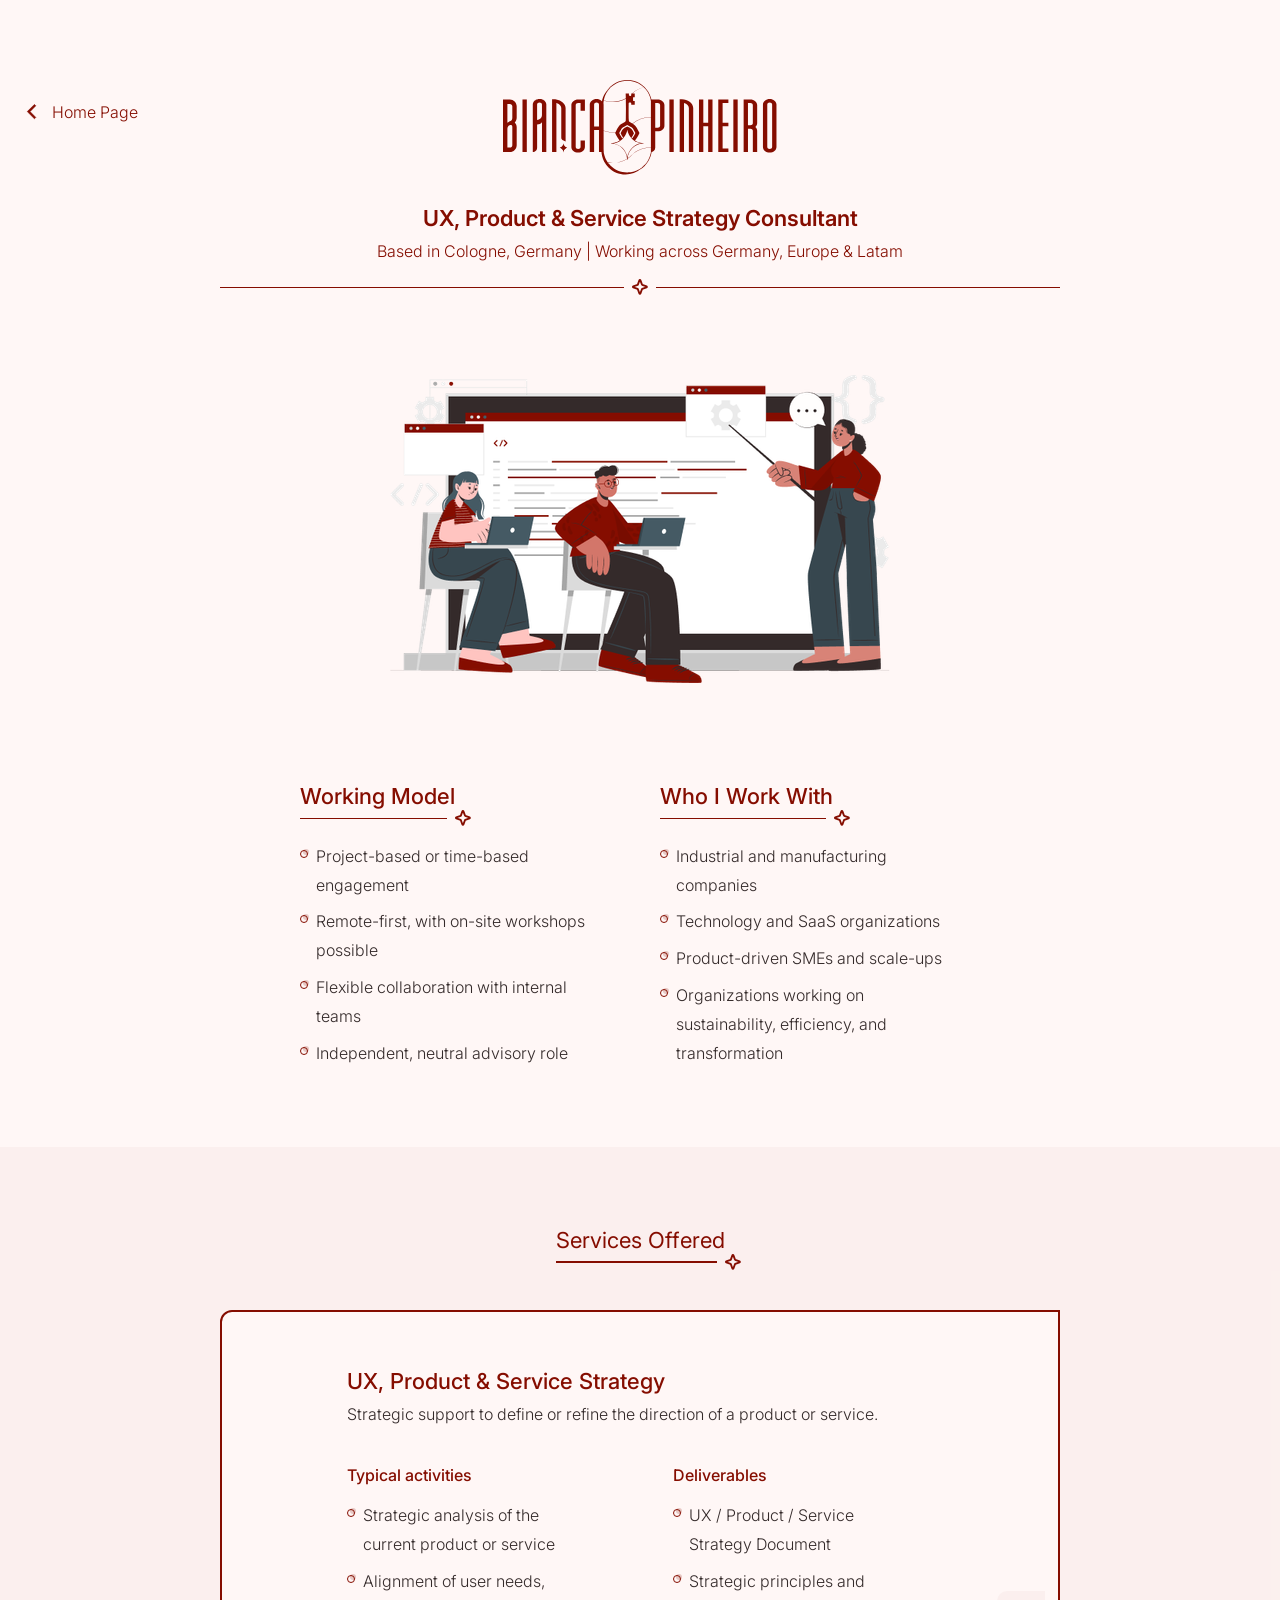
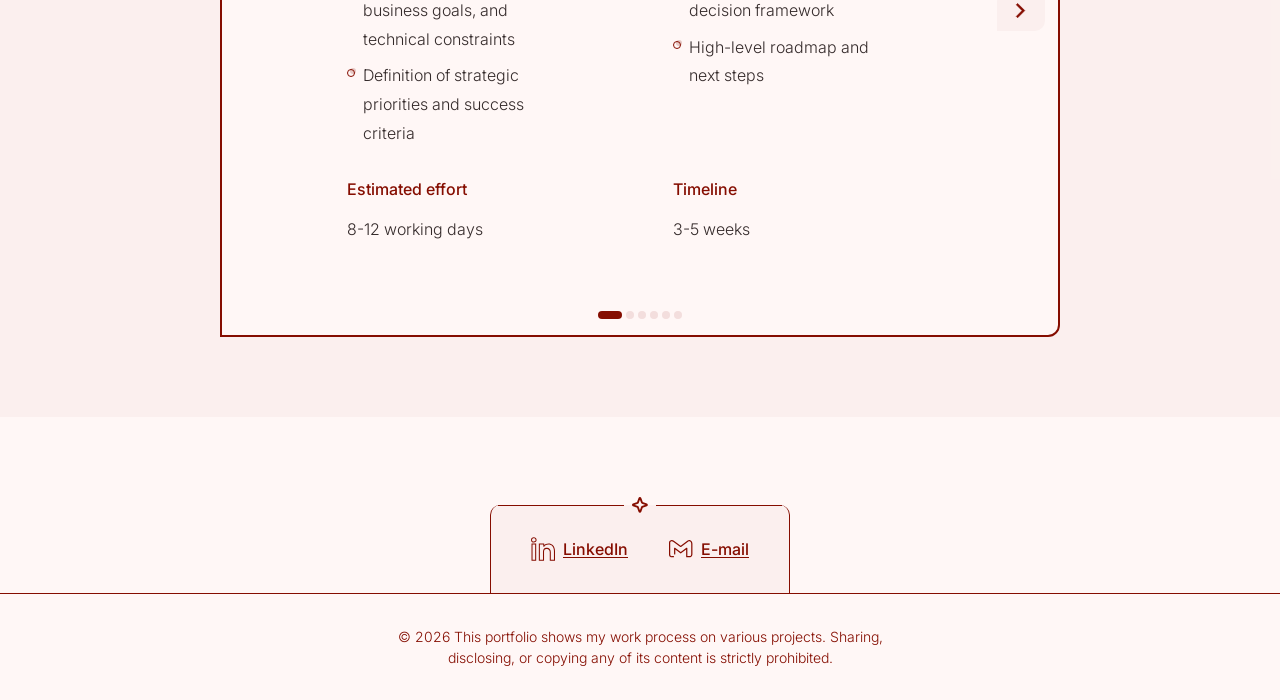
==== consulting/index.html @ e9d645bb "A gift for my friend" ====
<!DOCTYPE html><html lang="en"> <head><meta charset="UTF-8"><meta name="viewport" content="width=device-width"><link rel="icon" type="image/svg+xml" href="/favicon.svg"><link rel="icon" href="/favicon.ico"><meta name="generator" content="Astro v5.17.3"><meta name="keywords" content="Bianca Pinheiro, Product Design Leader, UX Strategy Consultant, Product Strategy Consultant, Service Design Consultant, Design Leadership, UX Research, Product Design, Design Operations, Design Governance, Design Systems, Product Maturity, Enterprise UX, B2B UX, B2C Product Design, Internal Tools UX, Digital Product Consulting, Complex Systems Design, Independent Consultant, Cologne Germany, Europe LATAM"><meta name="description" content="Bianca Pinheiro is a Product Design Leader and independent UX, Product, and Service Strategy consultant based in Cologne, helping organizations scale digital products, design operations, and decision-making in complex environments."><meta property="og:title" content="Bianca Pinheiro | Consulting"><meta property="og:description" content="Bianca Pinheiro is a Product Design Leader and independent UX, Product, and Service Strategy consultant based in Cologne, helping organizations scale digital products, design operations, and decision-making in complex environments."><meta property="og:image" content="/share.jpg"><meta property="og:type" content="website"><meta name="astro-view-transitions-enabled" content="true"><meta name="astro-view-transitions-fallback" content="animate"><script type="module" src="/_astro/ClientRouter.astro_astro_type_script_index_0_lang.CDGfc0hd.js"></script><title>Bianca Pinheiro | Consulting</title><link rel="stylesheet" href="/_astro/loot-studios.34UT2iGe.css">
<style>.divider[data-astro-cid-nedvhkyt]{color:var(--color-brand);display:flex;gap:8px;align-items:center}.divider--light[data-astro-cid-nedvhkyt]{color:var(--color-brand-50)}.divider__line[data-astro-cid-nedvhkyt]{background-color:var(--color-brand);flex:1;height:.5px}.divider__line--light[data-astro-cid-nedvhkyt]{background-color:var(--color-brand-50)}.divider__line--thick[data-astro-cid-nedvhkyt]{height:2px}.section[data-astro-cid-xqj3hrla]{padding:80px var(--layout-side-padding-mobile);position:relative}@media(min-width:920px){.section[data-astro-cid-xqj3hrla]{padding:80px var(--layout-side-padding)}}.section--bg-secondary[data-astro-cid-xqj3hrla]{background-color:var(--color-background-secondary)}.section--no-padding-bottom[data-astro-cid-xqj3hrla]{padding-bottom:0}.section__content[data-astro-cid-xqj3hrla]{margin:0 auto;max-width:var(--layout-max-width)}.section__divider[data-astro-cid-xqj3hrla]{position:absolute;bottom:-8px;left:0;width:100%}.heading[data-astro-cid-lixdxnow]{color:var(--color-brand);font-weight:400;line-height:1.2}.heading--bolder[data-astro-cid-lixdxnow]{font-weight:500}.heading--boldest[data-astro-cid-lixdxnow]{font-weight:600}.heading--center[data-astro-cid-lixdxnow]{margin:0 auto;text-align:center}.heading--divider[data-astro-cid-lixdxnow]{width:max-content}.heading--margin[data-astro-cid-lixdxnow]{margin-bottom:40px}.heading--h1[data-astro-cid-lixdxnow]{font-size:var(--font-size-huge)}.heading--h2[data-astro-cid-lixdxnow],.heading--h3[data-astro-cid-lixdxnow]{font-size:var(--font-size-large)}.heading__divider[data-astro-cid-lixdxnow]{width:110%}
.card[data-astro-cid-hxngzm7p]{border-top-left-radius:var(--border-radius-large);border-bottom-right-radius:var(--border-radius-large);background-color:var(--color-background-primary);border:var(--border-width-large) solid var(--color-brand);padding:16px}.card--center[data-astro-cid-hxngzm7p]{text-align:center}
.contact__card[data-astro-cid-v2l36zm6]{margin:0 auto;position:relative;width:300px}.contact__top[data-astro-cid-v2l36zm6]{border-radius:var(--border-radius-normal);margin:0 8px -8px}.contact__list[data-astro-cid-v2l36zm6]{background-color:var(--color-background-secondary);border-left:1px solid var(--color-brand);border-right:1px solid var(--color-brand);border-top-left-radius:var(--border-radius-normal);border-top-right-radius:var(--border-radius-normal);display:flex;justify-content:space-between;gap:40px;padding:32px 40px}.contact__item[data-astro-cid-v2l36zm6]{color:var(--color-brand);font-weight:500;text-decoration:underline;text-underline-offset:2px;display:flex;gap:8px;align-items:flex-start;height:100%}.hero__headtitle[data-astro-cid-lojdyfuf]{display:block;margin:0 auto}.hero__image[data-astro-cid-lojdyfuf]{display:block;height:200px;width:280px;margin:80px auto 0}@media(min-width:920px){.hero__image[data-astro-cid-lojdyfuf]{height:unset;width:500px}}.hero__info[data-astro-cid-lojdyfuf]{display:grid;gap:40px;grid-template-columns:repeat(auto-fit,minmax(280px,320px));justify-content:center;margin:100px auto 0}.carousel__content[data-astro-cid-xvyq73xi]{display:flex;gap:24px;align-items:center;justify-content:space-between}.carousel__slides[data-astro-cid-xvyq73xi]{overflow:hidden}.carousel__list[data-astro-cid-xvyq73xi]{display:grid;grid-template-columns:repeat(var(--total-slides),1fr);width:calc(100% * var(--total-slides))}.carousel__control[data-astro-cid-xvyq73xi]{width:45px}.carousel__button[data-astro-cid-xvyq73xi]{border-top-left-radius:var(--border-radius-normal);border-bottom-right-radius:var(--border-radius-normal);background-color:var(--color-background-secondary);color:var(--color-brand);cursor:pointer;display:none;padding:12px 16px}.carousel__slides[data-astro-cid-xvyq73xi]{flex:1}.carousel__indicators[data-astro-cid-xvyq73xi]{display:flex;gap:4px;justify-content:center;margin-top:16px}.services__item[data-astro-cid-b5cvv3qc]{padding:40px}.services__description[data-astro-cid-b5cvv3qc]{margin:8px 0 40px}.services__service[data-astro-cid-b5cvv3qc]{display:grid;gap:32px 40px;grid-template-columns:repeat(2,260px);grid-template-rows:1fr auto;justify-content:space-between}
.list__divider[data-astro-cid-rlrw54xu]{width:110%}.list__description[data-astro-cid-rlrw54xu]{margin-top:16px;white-space:break-spaces}.list__container[data-astro-cid-rlrw54xu]{display:flex;flex-direction:column;gap:8px;margin-top:16px}.list__description[data-astro-cid-rlrw54xu]~.list__container[data-astro-cid-rlrw54xu]{margin-top:8px}.list__item[data-astro-cid-rlrw54xu]{display:inline-flex;gap:8px;align-items:flex-start;line-height:1.8;max-width:calc(100% - 32px)}.list__bullet[data-astro-cid-rlrw54xu]{border:var(--border-width-small) solid var(--color-brand);border-radius:50%;margin-top:8px;position:relative;height:8px;min-width:8px;width:8px}.list__bullet[data-astro-cid-rlrw54xu]:after{content:"";background-color:var(--color-brand-20);border-radius:50%;display:block;position:absolute;left:2px;bottom:2px;height:100%;width:100%}
.headtitle__heading[data-astro-cid-jmfhnrfj]{text-align:center}.headtitle__image[data-astro-cid-jmfhnrfj]{display:inline-block;height:95px;margin-bottom:24px}.headtitle__image--small[data-astro-cid-jmfhnrfj]{height:72px}.headtitle__location[data-astro-cid-jmfhnrfj]{color:var(--color-brand);margin:8px 0 16px;text-align:center}
</style></head> <body> <script type="module">class t extends HTMLElement{button;dialog;activeClass="menu__button--active";constructor(){super(),this.button=this.querySelector(".menu__button"),this.dialog=this.querySelector(".menu__dialog"),this.addEventListener("click",()=>{this.dialog.open?(this.button.classList.remove(this.activeClass),this.dialog.close()):(this.button.classList.add(this.activeClass),this.dialog.showModal())})}}customElements.define("hamburger-el",t);</script> <Hamburger-El data-astro-cid-jqpvwz3q="true" class="menu__hamburger menu__hamburger--single">  <nav class="nav" data-astro-cid-6kfx2g4n> <ul class="nav__list" data-astro-cid-6kfx2g4n> <li data-astro-cid-6kfx2g4n> <a href="/" class="nav__link" data-astro-cid-6kfx2g4n> <div class="icon icon--s" aria-hidden="true" data-astro-cid-fq7qby27> <svg class="icon__image icon__image--s" data-astro-cid-fq7qby27> <use href="/_astro/sprite.DPtApaEB.svg#arrow-left" data-astro-cid-fq7qby27></use> </svg> </div>  Home Page </a> </li> </ul> </nav>  </Hamburger-El> <aside class="menu__aside" data-astro-cid-jqpvwz3q> <nav class="nav" data-astro-cid-6kfx2g4n> <ul class="nav__list" data-astro-cid-6kfx2g4n> <li data-astro-cid-6kfx2g4n> <a href="/" class="nav__link" data-astro-cid-6kfx2g4n> <div class="icon icon--s" aria-hidden="true" data-astro-cid-fq7qby27> <svg class="icon__image icon__image--s" data-astro-cid-fq7qby27> <use href="/_astro/sprite.DPtApaEB.svg#arrow-left" data-astro-cid-fq7qby27></use> </svg> </div>  Home Page </a> </li> </ul> </nav>  </aside>  <main>  <section class="section" data-astro-cid-xqj3hrla> <div class="section__content" data-astro-cid-xqj3hrla>  <h1 class="headtitle__heading" data-astro-cid-jmfhnrfj><svg width="274" height="95" viewBox="0 0 274 95" fill="none" class="headtitle__image" data-astro-cid-jmfhnrfj="true">
<path d="M141.583 85.1027L140.72 85.9641L141.045 86.2892L141.908 85.4278L141.583 85.1027Z" fill="#850D00" />
<path d="M148.69 21.3265C148.535 20.1514 148.299 18.9907 147.976 17.8587C147.366 15.6982 146.456 13.6239 145.268 11.6961C144.266 10.0671 143.065 8.55013 141.704 7.18831C141.701 7.18544 141.698 7.18257 141.695 7.1797C141.629 7.11362 141.563 7.04754 141.496 6.98433C136.876 2.47655 130.782 0 124.311 0C120.33 0 116.378 0.971083 112.88 2.81269C110.946 3.824 109.146 5.09962 107.534 6.60509C107.103 7.00731 106.723 7.38943 106.368 7.77154C106.282 7.86348 106.196 7.95541 106.118 8.04448C105.98 8.19388 105.845 8.34902 105.706 8.50703C105.603 8.6277 105.496 8.75412 105.393 8.87766C105.378 8.89489 105.367 8.90926 105.355 8.9265C105.352 8.92937 105.352 8.92937 105.349 8.93512C105.349 8.93512 105.349 8.93512 105.347 8.93799C105.148 9.13335 104.955 9.33447 104.768 9.53558L104.826 9.59017C104.785 9.64475 104.748 9.69359 104.708 9.74531C104.595 9.89183 104.486 10.0412 104.376 10.1878C104.31 10.2797 104.244 10.3745 104.178 10.4664L103.939 10.8112C103.93 10.8256 103.919 10.8371 103.913 10.8543C103.91 10.8572 103.907 10.8629 103.904 10.8687C101.826 13.3883 100.249 16.336 99.3245 19.5624C99.3014 19.6371 99.2813 19.7118 99.2611 19.7865C98.6941 21.8379 98.3889 23.9984 98.3889 26.2307V49.6919V49.9476V70.3087C98.3889 74.2994 99.3561 78.063 101.072 81.3814C101.124 81.4819 101.175 81.5825 101.23 81.6831C102.361 83.8033 103.801 85.734 105.488 87.4176C109.834 91.7588 115.825 94.4565 122.449 94.5054C128.246 94.5485 133.592 92.4914 137.789 89.0552C137.795 89.0524 137.8 89.0495 137.806 89.0409C137.832 89.0208 137.861 89.0035 137.884 88.9863C138.088 88.8484 138.293 88.7076 138.485 88.564C138.641 88.4548 138.796 88.3399 138.946 88.2249C139.058 88.1387 139.171 88.0526 139.277 87.9692C139.608 87.7107 139.945 87.432 140.279 87.1447C140.411 87.0298 140.544 86.9148 140.688 86.7884L140.716 86.7568C140.852 86.6361 140.987 86.5097 141.119 86.3833C141.404 86.1161 141.692 85.8288 141.997 85.5071C143.204 84.2429 144.28 82.8495 145.198 81.3584C145.224 81.3182 145.247 81.2808 145.27 81.2406C145.504 80.8556 145.737 80.4477 145.967 80.0282C146.514 79.0054 146.992 77.9424 147.395 76.842C147.582 76.3335 147.752 75.8135 147.904 75.2934C148.339 73.8081 148.635 72.2882 148.785 70.7655C148.788 70.7339 148.791 70.7023 148.794 70.6736C148.866 69.9094 148.903 69.1222 148.903 68.3378V67.8236V67.5937V37.2574V37.0305V24.5472C148.9 23.464 148.831 22.3895 148.69 21.3265ZM113.199 3.42465C116.599 1.63763 120.442 0.689527 124.311 0.689527C130.454 0.689527 136.243 2.98508 140.693 7.17395C136.468 8.21111 132.455 10.3056 129.078 13.4515H128.623C128.402 13.4515 128.223 13.6296 128.223 13.8509V14.911C128.223 15.454 127.783 15.8936 127.239 15.8936H126.896C126.338 15.8936 125.889 15.4282 125.912 14.8708C125.929 14.4801 125.946 14.0893 125.966 13.7015C125.966 13.5636 125.851 13.4544 125.71 13.4544H122.921C122.78 13.4544 122.664 13.5636 122.664 13.7015C122.722 15.2328 122.771 16.79 122.811 18.3701C116.075 22.1913 107.981 22.7917 100.818 20.1629C100.842 20.0307 100.867 19.9015 100.893 19.7779C100.913 19.6687 100.937 19.5624 100.96 19.4533L100.968 19.4159C101.006 19.2493 101.043 19.0798 101.086 18.9074C101.126 18.7379 101.167 18.5713 101.213 18.4046C101.245 18.284 101.279 18.169 101.316 18.0311C101.337 17.9478 101.363 17.8616 101.391 17.7725C101.435 17.6174 101.483 17.4651 101.535 17.2985C101.573 17.1836 101.607 17.0715 101.648 16.9566C101.668 16.8963 101.688 16.8388 101.708 16.7814C101.763 16.6262 101.817 16.4682 101.875 16.3131C101.93 16.1694 101.981 16.0229 102.048 15.8677C102.059 15.8333 102.074 15.7988 102.085 15.7672C102.148 15.612 102.212 15.4569 102.281 15.2989C102.33 15.1753 102.384 15.0547 102.448 14.9139C102.477 14.8449 102.508 14.776 102.546 14.6955C102.603 14.5663 102.661 14.437 102.724 14.3077C102.79 14.1726 102.854 14.0405 102.929 13.894C102.949 13.8451 102.972 13.802 103 13.7503C103.07 13.6124 103.139 13.4774 103.216 13.3423C103.372 13.0407 103.542 12.7448 103.714 12.4546L103.729 12.4345C103.743 12.4086 103.755 12.3885 103.772 12.3655L103.786 12.3454C103.853 12.2305 103.922 12.1156 104.002 11.9863C104.02 11.9604 104.034 11.9317 104.06 11.8943C104.115 11.811 104.169 11.7248 104.224 11.6386L104.325 11.4835C104.385 11.3916 104.448 11.2967 104.512 11.2019L104.598 11.0755C104.61 11.0612 104.621 11.0439 104.641 11.0152L104.742 10.8715C104.808 10.7796 104.869 10.6877 104.938 10.5986C105.041 10.4549 105.148 10.3113 105.26 10.1676C105.367 10.024 105.476 9.88322 105.588 9.74244C105.701 9.60453 105.813 9.46375 105.928 9.32872C106.032 9.20518 106.135 9.08451 106.236 8.96385C106.368 8.81445 106.504 8.66218 106.639 8.50991C106.714 8.42372 106.795 8.33753 106.878 8.25134C107.223 7.88072 107.595 7.50722 108.012 7.11649C109.57 5.6455 111.32 4.40722 113.199 3.42465ZM132.397 52.9872C130.943 55.8919 130.273 57.2278 129.115 58.265C128.905 58.0495 128.701 57.8312 128.508 57.6071C128.476 57.5697 128.445 57.5353 128.416 57.4979C129.294 56.6561 129.85 55.5442 130.998 53.2573C128.767 48.8099 128.767 48.8099 124.311 46.5833C119.852 48.8099 119.852 48.8099 117.627 53.2573C118.775 55.5557 119.334 56.6676 120.218 57.5094C120.189 57.5467 120.157 57.5812 120.125 57.6186C119.93 57.8427 119.728 58.061 119.518 58.2736C118.355 57.2365 117.687 55.9005 116.228 52.9872C118.922 47.6061 118.922 47.6061 124.311 44.9169C129.703 47.6089 129.703 47.6089 132.397 52.9872ZM122.794 40.1419V40.1621C122.759 41.0843 122.201 41.906 121.381 42.3312C116.334 44.9485 115.69 45.9397 112.552 52.1943C108.464 52.6109 104.293 52.0736 100.415 50.5739V24.5472C100.415 24.3202 100.418 24.0903 100.427 23.8576C100.43 23.6967 100.436 23.5387 100.444 23.375C100.482 22.6193 100.554 21.8695 100.66 21.1311C100.68 20.999 100.698 20.8639 100.723 20.726C100.741 20.6111 100.761 20.5048 100.778 20.3956C103.709 21.4673 106.795 22.0045 109.88 22.0045C114.354 22.0045 118.819 20.8812 122.82 18.6345C122.984 25.3631 122.995 32.5313 122.794 40.1419ZM104.8 82.3984C104.463 81.9215 104.158 81.4618 103.87 80.9878C103.772 80.8269 103.674 80.6574 103.579 80.4965C103.283 79.9794 103.009 79.4622 102.77 78.9623C102.618 78.6463 102.459 78.3015 102.292 77.905C101.046 74.9659 100.415 71.8429 100.415 68.6194V50.8124C103.452 51.9759 106.665 52.5563 109.878 52.5563C110.73 52.5563 111.582 52.5132 112.431 52.4328C112.342 52.6138 112.25 52.7976 112.155 52.9872C113.044 54.7657 113.741 56.1562 114.368 57.2824C115.166 58.7161 115.859 59.7216 116.711 60.572C116.044 61.0059 115.338 61.3909 114.61 61.7213C112.514 62.6694 110.275 63.1491 107.955 63.1491V63.6088C116.524 63.6088 123.554 70.3087 124.063 78.7353C118.289 82.4559 111.343 83.6798 104.8 82.3984ZM110.724 63.379C112.126 63.1463 113.49 62.7297 114.797 62.1378C115.577 61.7845 116.337 61.3679 117.051 60.8967C117.097 60.868 117.14 60.8392 117.184 60.8105C117.572 60.5548 117.955 60.2732 118.318 59.9802C118.793 59.6067 119.256 59.1959 119.691 58.7563C119.751 58.696 119.812 58.6356 119.869 58.5724C120.082 58.3569 120.284 58.1357 120.477 57.9116C120.505 57.88 120.531 57.8455 120.56 57.8139C122.538 55.5213 123.825 52.7689 124.323 49.8154C124.818 52.766 126.102 55.5126 128.073 57.8024C128.099 57.8369 128.128 57.8685 128.157 57.9001C128.353 58.1271 128.554 58.3483 128.764 58.5609C128.828 58.6241 128.891 58.6873 128.954 58.7505C129.389 59.1844 129.847 59.5923 130.316 59.963C130.676 60.2531 131.056 60.5347 131.447 60.7933C131.49 60.8249 131.536 60.8536 131.582 60.8823C132.296 61.3564 133.053 61.773 133.831 62.1235C135.14 62.7182 136.505 63.1377 137.913 63.3732C134.536 63.9364 131.424 65.5309 128.954 67.9959C126.482 70.461 124.887 73.5696 124.323 76.9426C123.151 70.0243 117.664 64.5454 110.724 63.379ZM148.212 68.3321C148.212 69.0963 148.175 69.8577 148.106 70.6018C148.1 70.6564 148.097 70.7052 148.089 70.7598C147.942 72.2164 147.657 73.6731 147.239 75.0923C146.995 75.9313 146.701 76.7558 146.364 77.5631C146.062 78.2929 145.725 79.0025 145.354 79.6949C145.308 79.7811 145.262 79.8644 145.216 79.9477C145.037 80.2695 144.859 80.5827 144.677 80.8786C143.768 82.3697 142.7 83.766 141.494 85.0273C141.197 85.3404 140.918 85.6162 140.642 85.8748C140.506 86.0041 140.368 86.1334 140.23 86.2569L140.204 86.2828C140.083 86.3919 139.959 86.504 139.83 86.6132C139.504 86.8976 139.176 87.1677 138.851 87.4205C138.747 87.5067 138.638 87.5871 138.534 87.6647C138.388 87.7739 138.238 87.8859 138.082 87.9951C137.89 88.1359 137.697 88.2709 137.495 88.4059C137.42 88.4548 137.348 88.5036 137.274 88.5553L137.207 88.6013C137.19 88.6099 137.17 88.6214 137.153 88.6329L137.112 88.6588C136.977 88.745 136.839 88.834 136.698 88.9202C136.548 89.0121 136.393 89.1098 136.246 89.1931L136.18 89.2305C136.05 89.3052 135.921 89.3799 135.788 89.4546C135.592 89.5666 135.391 89.6758 135.181 89.785C135.04 89.8597 134.899 89.9315 134.749 90.0033C134.634 90.0637 134.516 90.1211 134.389 90.1815C134.274 90.2361 134.159 90.2906 134.044 90.3424L134.021 90.351C133.98 90.3711 133.94 90.3912 133.897 90.4113L133.865 90.4257C133.796 90.4573 133.721 90.4889 133.638 90.5234C133.503 90.5837 133.364 90.6383 133.218 90.7015C133.094 90.7561 132.967 90.8049 132.84 90.8538L132.607 90.9457C132.507 90.983 132.403 91.0204 132.288 91.0635C132.219 91.0894 132.144 91.1152 132.072 91.1382L132.023 91.1554C131.873 91.21 131.721 91.2617 131.559 91.3134C131.439 91.3508 131.321 91.391 131.197 91.4284L131.165 91.4399C131.122 91.4542 131.079 91.4657 131.024 91.483C130.912 91.5174 130.797 91.5519 130.661 91.5864C130.627 91.5979 130.595 91.6065 130.563 91.618L130.52 91.6323C130.365 91.6754 130.212 91.7128 130.06 91.7501L129.985 91.7703C129.87 91.8019 129.752 91.8306 129.631 91.8564C129.55 91.8766 129.467 91.8967 129.386 91.9139C129.274 91.9398 129.159 91.9628 129.029 91.9886C128.974 92.003 128.925 92.0145 128.851 92.0259C128.741 92.0489 128.635 92.0691 128.508 92.092C128.442 92.1064 128.373 92.1179 128.295 92.1294C128.125 92.161 127.953 92.1897 127.78 92.2156C127.65 92.2357 127.521 92.2529 127.38 92.2702C127.305 92.2817 127.227 92.2903 127.141 92.3018L126.974 92.3219C126.841 92.3362 126.706 92.3535 126.568 92.365C125.759 92.4454 124.936 92.4828 124.121 92.4741C117.808 92.4311 111.872 89.9487 107.405 85.4898C106.861 84.9468 106.343 84.378 105.862 83.7947C105.597 83.4729 105.364 83.177 105.154 82.8926C105.099 82.8208 105.044 82.7461 104.993 82.6714C106.605 82.973 108.237 83.1224 109.872 83.1224C114.817 83.1224 119.763 81.7463 124.072 78.9968C124.084 79.2352 124.089 79.4737 124.089 79.715H124.55C124.55 79.3617 124.561 79.0111 124.585 78.6635C125.969 77.7355 127.285 76.661 128.508 75.44L128.574 75.3739C133.954 70.0042 141.134 67.4731 148.209 67.7833V68.3321H148.212ZM148.212 67.5506C141.076 67.2375 133.839 69.7945 128.413 75.2073L128.347 75.2733C127.178 76.4398 125.926 77.4712 124.608 78.3676C124.921 74.5723 126.551 71.0442 129.277 68.3235C132.328 65.2809 136.378 63.606 140.688 63.606V63.1463C138.362 63.1463 136.119 62.6636 134.021 61.7098C133.295 61.3822 132.59 60.9973 131.922 60.5606C132.774 59.7101 133.465 58.7017 134.265 57.2652C134.268 57.2623 134.268 57.2623 134.268 57.2623C134.896 56.139 135.587 54.757 136.473 52.9844C133.632 47.313 132.783 45.6179 129.737 43.716C134.965 39.0904 141.635 36.9242 148.212 37.2143V67.5506ZM129.536 43.5925C128.877 43.1902 128.114 42.7765 127.213 42.3111C126.398 41.8887 125.842 41.0728 125.802 40.1563C125.799 40.1448 125.799 40.1362 125.799 40.1247C125.627 35.0078 125.652 26.2997 125.667 23.3922C125.67 22.8521 126.11 22.4154 126.651 22.4154H127.236C127.78 22.4154 128.22 22.8549 128.22 23.3979V24.4552C128.22 24.6764 128.399 24.8574 128.623 24.8574H131.346C131.565 24.8574 131.744 24.6793 131.744 24.4581V21.3696C131.744 21.1742 131.585 21.0162 131.392 21.0162H130.457C130.238 21.0162 130.06 20.8381 130.06 20.6197V17.6864C130.06 17.4651 130.238 17.287 130.46 17.287H131.395C131.591 17.287 131.747 17.1319 131.747 16.9365V13.848C131.747 13.6296 131.568 13.4515 131.349 13.4515H129.418C132.766 10.3917 136.729 8.36338 140.892 7.36357C141.001 7.467 141.108 7.57043 141.214 7.67673C142.539 8.99832 143.707 10.4722 144.68 12.0552V12.0581C146.428 14.888 147.55 18.0426 147.996 21.3265C148.14 22.3895 148.212 23.464 148.212 24.5443V36.9874C141.557 36.7001 134.815 38.9008 129.536 43.5925Z" fill="#850D00" />
<path d="M60.4945 63.1434C60.4945 65.709 58.4104 67.7891 55.8398 67.7891C58.4104 67.7891 60.4945 69.8692 60.4945 72.4348C60.4945 69.8692 62.5787 67.7891 65.1493 67.7891C62.5787 67.792 60.4945 65.7119 60.4945 63.1434Z" fill="#850D00" />
<path d="M60.4945 63.1434C60.4945 65.709 58.4104 67.7891 55.8398 67.7891C58.4104 67.7891 60.4945 69.8692 60.4945 72.4348C60.4945 69.8692 62.5787 67.7891 65.1493 67.7891C62.5787 67.792 60.4945 65.7119 60.4945 63.1434Z" fill="#850D00" />
<path d="M23.8149 19.4705H19.4855V71.9923H23.8149V19.4705Z" fill="#850D00" />
<path d="M62.6046 28.0982V61.4627C62.5786 61.4943 62.5297 61.5086 62.4894 61.4799C61.9194 61.0892 61.2545 60.6697 60.5406 60.4801C59.6799 60.2531 58.9775 59.6814 58.586 58.9373C58.3902 58.5609 58.2952 58.1443 58.2751 57.722V28.0982C58.2751 28.0609 58.2751 28.0264 58.2722 27.989C58.2204 25.886 56.6084 24.0961 54.0493 23.1997C53.842 23.125 53.6232 23.0589 53.4016 22.9957V71.9894H49.0692V19.2435H51.3289C51.9709 19.2435 52.6071 19.2924 53.2404 19.3929C58.1427 20.1342 62.6046 23.645 62.6046 28.0982Z" fill="#850D00" />
<path d="M68.3791 25.0988V66.8898C68.3791 69.9669 71.4448 72.5152 75.1439 72.5152C78.8401 72.5152 81.9087 69.964 81.9087 66.8898V60.5864H77.5792V66.8898C77.5792 68.0161 76.4968 68.9153 75.1439 68.9153C73.788 68.9153 72.7057 68.0161 72.7057 66.8898V25.0988C72.7057 23.9726 73.788 23.0733 75.1439 23.0733C76.4076 23.0733 77.5792 23.0733 77.5792 23.0733V30.6523H81.9087V19.4705C81.9087 19.4705 76.4076 19.4705 75.1439 19.4705C71.4448 19.4705 68.3791 22.0218 68.3791 25.0988Z" fill="#850D00" />
<path d="M93.547 18.9447C89.848 18.9447 86.7822 21.496 86.7822 24.5701V71.9895H91.1146V50.0797H95.9852V71.9895H100.318V24.573C100.312 21.496 97.2432 18.9447 93.547 18.9447ZM95.9823 46.4798H91.1117V24.5701C91.1117 23.4468 92.1941 22.5475 93.547 22.5475C94.9 22.5475 95.9823 23.4468 95.9823 24.5701V46.4798Z" fill="#850D00" />
<path d="M154.666 19.4705H147.901V71.9923C150.294 71.9923 152.234 70.0559 152.234 67.6684V51.3583H154.669C158.365 51.3583 161.434 48.807 161.434 45.73V25.0959C161.431 22.0218 158.362 19.4705 154.666 19.4705ZM157.102 45.73C157.102 46.8562 156.019 47.7555 154.666 47.7555H152.231V23.0704H154.666C156.019 23.0704 157.102 23.9697 157.102 25.0959V45.73Z" fill="#850D00" />
<path d="M170.723 19.4705H166.391V71.9923H170.723V19.4705Z" fill="#850D00" />
<path d="M178.933 19.2435H176.676V71.9923H181.009V22.9986C183.985 23.8231 185.882 25.7739 185.882 28.0982V71.9923H190.212V28.0982C190.206 23.0704 184.523 19.2435 178.933 19.2435Z" fill="#850D00" />
<path d="M205.183 42.7306H200.31V19.4705H195.98V71.9923H200.31V46.3305H205.183V71.9923H209.51V19.4705H205.183V42.7306Z" fill="#850D00" />
<path d="M215.285 71.9923H225.389V68.3896H219.614V46.2558H225.389V42.653H219.614V23.0704H225.389V19.4705H215.285V71.9923Z" fill="#850D00" />
<path d="M234.681 19.4705H230.351V71.9923H234.681V19.4705Z" fill="#850D00" />
<path d="M247.401 19.4705H240.637V71.9923H244.969V48.807H247.404C248.668 48.807 249.84 49.6344 249.84 50.8325V71.9923H254.172V50.8325C254.172 49.4075 253.542 47.9825 252.278 47.0056C253.449 45.9541 254.172 44.6066 254.172 43.1787V25.0959C254.166 22.0218 251.098 19.4705 247.401 19.4705ZM249.834 43.1816C249.834 44.3078 248.752 45.2071 247.399 45.2071H244.963V23.0733H247.399C248.752 23.0733 249.834 23.9726 249.834 25.0988V43.1816Z" fill="#850D00" />
<path d="M266.706 18.9447C263.009 18.9447 259.941 21.496 259.941 24.5701V66.8869C259.941 69.964 263.009 72.5123 266.706 72.5123C270.405 72.5123 273.47 69.9611 273.47 66.8869V24.573C273.47 21.496 270.405 18.9447 266.706 18.9447ZM269.138 66.8898C269.138 68.0161 268.056 68.9153 266.703 68.9153C265.35 68.9153 264.267 68.0161 264.267 66.8898V24.573C264.267 23.4496 265.35 22.5504 266.703 22.5504C268.056 22.5504 269.138 23.4496 269.138 24.573V66.8898Z" fill="#850D00" />
<path d="M43.2889 24.2857C43.2861 24.1909 43.2745 24.0932 43.263 24.0013C43.2544 23.9122 43.24 23.8231 43.2227 23.737C43.2198 23.7226 43.2199 23.7111 43.217 23.6967C43.1997 23.6105 43.1796 23.5301 43.1623 23.4439C43.1162 23.2629 43.0586 23.0848 42.9953 22.9095C42.9665 22.8348 42.9349 22.7573 42.9032 22.6826C42.9003 22.6739 42.8946 22.6596 42.8859 22.6452C42.8485 22.559 42.8053 22.4786 42.765 22.3924C42.7247 22.3177 42.6844 22.2372 42.6441 22.1654C42.6412 22.1597 42.6355 22.151 42.6297 22.1453C42.5837 22.0649 42.5376 21.9902 42.4858 21.9155C42.4253 21.8206 42.3563 21.723 42.2872 21.6282C42.2267 21.5477 42.1663 21.4701 42.1001 21.3897C42.0396 21.3179 41.9792 21.246 41.9043 21.1713C41.8554 21.1139 41.8007 21.0564 41.746 21.0047C41.6049 20.8553 41.4495 20.7174 41.2883 20.5852C41.2365 20.5421 41.1818 20.4991 41.13 20.4588C41.0638 20.4042 40.9947 20.3525 40.9227 20.3037C40.7701 20.1916 40.6089 20.0853 40.442 19.9877C40.3758 19.9474 40.3067 19.9072 40.2376 19.8727C40.1743 19.8354 40.1109 19.8038 40.0447 19.7693C39.9526 19.7205 39.8605 19.6745 39.7655 19.6314C39.7626 19.6285 39.7597 19.6257 39.7511 19.6257C39.6475 19.5797 39.5438 19.5337 39.4373 19.4935C39.3567 19.4619 39.279 19.4303 39.1984 19.4044C39.1754 19.3958 39.1523 19.3843 39.1293 19.3786C39.0602 19.3527 38.9911 19.3297 38.9221 19.3096C38.8616 19.2895 38.8069 19.2694 38.7465 19.2579C38.6774 19.2349 38.6112 19.2148 38.5421 19.1976C38.4356 19.1717 38.3262 19.1459 38.2197 19.1171C38.093 19.0913 37.9663 19.0683 37.8368 19.0453C37.8051 19.0424 37.7735 19.0367 37.7447 19.0309C37.6526 19.0137 37.5605 19.0051 37.4683 18.9936C37.4252 18.9878 37.382 18.9792 37.3388 18.9792C37.2179 18.962 37.0941 18.9562 36.9732 18.9505C36.8322 18.9419 36.6882 18.9361 36.5443 18.9361C36.4407 18.9361 36.3428 18.939 36.2449 18.9419C36.1643 18.9447 36.0866 18.9476 36.0117 18.9562C35.9398 18.9591 35.8707 18.9649 35.8016 18.9735C35.7152 18.9792 35.6289 18.9907 35.5454 18.9993C35.5281 19.0022 35.5166 19.0022 35.4994 19.0051C35.4274 19.0137 35.3554 19.0252 35.2806 19.0367C35.2201 19.0453 35.1597 19.0568 35.0992 19.0683C35.0791 19.0683 35.0589 19.074 35.0359 19.0769C34.961 19.0941 34.8804 19.1085 34.8056 19.1257C34.4256 19.2119 34.0572 19.324 33.706 19.4619C33.6369 19.4906 33.5678 19.5194 33.5016 19.5481C33.3461 19.6142 33.1964 19.6831 33.0554 19.7549C32.9949 19.7837 32.9374 19.8153 32.8798 19.8469C32.8251 19.8756 32.7704 19.9072 32.7186 19.9388C32.5603 20.0279 32.4077 20.1227 32.2638 20.2261C32.2609 20.2261 32.258 20.2261 32.2551 20.2319C32.091 20.3468 31.9327 20.4646 31.7802 20.591C31.7715 20.5996 31.76 20.6082 31.7514 20.6168C31.6708 20.6829 31.593 20.7519 31.5182 20.8237C31.4434 20.8927 31.3656 20.9645 31.2965 21.0421C31.2246 21.1168 31.1555 21.1915 31.0864 21.269C31.026 21.338 30.9684 21.4069 30.9137 21.4759C30.8907 21.4989 30.8734 21.5219 30.8619 21.5448C30.8043 21.6109 30.7554 21.6799 30.7093 21.7488C30.6517 21.8235 30.5999 21.904 30.551 21.9815C30.4819 22.0907 30.4186 22.1999 30.3639 22.3148C30.3322 22.3665 30.3034 22.4211 30.2775 22.4757C30.2458 22.5418 30.2142 22.6079 30.1854 22.6768C30.1537 22.7458 30.1249 22.8176 30.099 22.8923C30.0962 22.8952 30.0933 22.9009 30.0933 22.9095C30.0645 22.9814 30.0386 23.0532 30.0127 23.1307C30.004 23.1595 29.9925 23.194 29.9839 23.2256C29.9637 23.2888 29.9465 23.3548 29.9321 23.4181C29.9263 23.441 29.9177 23.464 29.9148 23.4899C29.8975 23.5588 29.8831 23.6278 29.8716 23.6967C29.8687 23.7111 29.8659 23.7226 29.8659 23.737C29.8486 23.8203 29.8371 23.9007 29.8256 23.9869C29.8198 24.0329 29.8112 24.0817 29.8083 24.1277C29.8054 24.1507 29.8054 24.1737 29.8025 24.1966V24.2139C29.8025 24.2225 29.7997 24.234 29.7997 24.2426V24.2685C29.7939 24.3604 29.791 24.461 29.791 24.5558V71.9751C30.9856 71.9751 32.068 71.4896 32.851 70.711C33.634 69.9266 34.1234 68.8464 34.1234 67.6541V51.9472H34.1147L34.1234 44.7589V44.5032C36.219 44.3107 37.9001 43.6068 38.9739 42.1559C38.9825 42.1588 38.9796 42.1588 38.9911 42.1617V71.9895H43.3235V24.573C43.3005 24.4782 43.2947 24.3805 43.2889 24.2857ZM38.9681 34.9791C38.9681 36.3725 38.4039 37.6338 37.4885 38.5474C36.6134 39.4179 35.4216 39.9696 34.1003 40.0127V24.5701C34.1003 23.4468 35.1798 22.5475 36.5328 22.5475C37.8857 22.5475 38.9652 23.4468 38.9652 24.5701V34.9791H38.9681Z" fill="#850D00" />
<path d="M13.6965 26.3658C13.6965 22.628 10.5934 19.5309 6.84827 19.5309C3.10317 19.5309 0 19.5309 0 19.5309V71.9895C0 71.9895 3.10605 71.9895 6.84827 71.9895C10.5934 71.9895 13.6965 68.8924 13.6965 65.1545V47.0602C13.6965 45.1439 12.784 43.5953 11.7794 42.4116C12.9654 41.2251 13.6965 39.6765 13.6965 37.7631V26.3658ZM9.31527 65.1574C9.31527 66.5164 8.21275 67.6167 6.85115 67.6167H4.38704V48.9535C4.38704 47.5716 5.20745 45.8047 6.50572 45.322C6.55177 45.3048 6.59495 45.2933 6.63238 45.2818C7.57369 45.0261 9.31814 44.5377 9.31814 47.066V65.1574H9.31527ZM9.31527 37.7688C9.31527 38.9985 8.80287 40.4838 7.5996 40.9838C7.57657 40.9924 7.55354 41.001 7.53051 41.0125C6.42512 41.4348 5.36866 41.9778 4.38704 42.6329V23.9065H6.85115C8.20987 23.9065 9.31527 25.0068 9.31527 26.3658V37.7688Z" fill="#850D00" />
</svg></h1><h3 class="heading heading--h3 heading--boldest heading--center" data-astro-cid-lixdxnow>
UX, Product & Service Strategy Consultant
</h3><p class="headtitle__location" data-astro-cid-jmfhnrfj>
Based in Cologne, Germany | Working across Germany, Europe & Latam
</p> <div class="divider" aria-hidden="true" data-astro-cid-nedvhkyt> <div class="divider__line" data-astro-cid-nedvhkyt></div> <div class="icon icon--s" aria-hidden="true" data-astro-cid-fq7qby27> <svg class="icon__image icon__image--s" data-astro-cid-fq7qby27> <use href="/_astro/sprite.DPtApaEB.svg#sparkle" data-astro-cid-fq7qby27></use> </svg> </div>  <div class="divider__line" data-astro-cid-nedvhkyt></div> </div>   <picture data-astro-cid-lojdyfuf="true"> <source srcset="/_astro/workshop.DrB6-Tgl_1SDJuP.png" type="image/png">  <img src="/_astro/workshop.DrB6-Tgl_1SDJuP.png" alt data-astro-cid-lojdyfuf="true" loading="lazy" decoding="async" fetchpriority="auto" width="500" height="308" class="hero__image"> </picture> <div class="hero__info" data-astro-cid-lojdyfuf> <div class="list" data-astro-cid-rlrw54xu> <h3 class="heading heading--h3 heading--bolder heading--divider" data-astro-cid-lixdxnow>Working Model<div class="list__divider" data-astro-cid-rlrw54xu> <div class="divider" aria-hidden="true" data-astro-cid-nedvhkyt> <div class="divider__line" data-astro-cid-nedvhkyt></div> <div class="icon icon--s" aria-hidden="true" data-astro-cid-fq7qby27> <svg class="icon__image icon__image--s" data-astro-cid-fq7qby27> <use href="/_astro/sprite.DPtApaEB.svg#sparkle" data-astro-cid-fq7qby27></use> </svg> </div>   </div>  </div></h3>  <ul class="list__container" data-astro-cid-rlrw54xu> <li class="list__item" data-astro-cid-rlrw54xu> <div class="list__bullet" aria-hidden="true" data-astro-cid-rlrw54xu></div> Project-based or time-based engagement </li><li class="list__item" data-astro-cid-rlrw54xu> <div class="list__bullet" aria-hidden="true" data-astro-cid-rlrw54xu></div> Remote-first, with on-site workshops possible </li><li class="list__item" data-astro-cid-rlrw54xu> <div class="list__bullet" aria-hidden="true" data-astro-cid-rlrw54xu></div> Flexible collaboration with internal teams </li><li class="list__item" data-astro-cid-rlrw54xu> <div class="list__bullet" aria-hidden="true" data-astro-cid-rlrw54xu></div> Independent, neutral advisory role </li> </ul> </div> <div class="list" data-astro-cid-rlrw54xu> <h3 class="heading heading--h3 heading--bolder heading--divider" data-astro-cid-lixdxnow>Who I Work With<div class="list__divider" data-astro-cid-rlrw54xu> <div class="divider" aria-hidden="true" data-astro-cid-nedvhkyt> <div class="divider__line" data-astro-cid-nedvhkyt></div> <div class="icon icon--s" aria-hidden="true" data-astro-cid-fq7qby27> <svg class="icon__image icon__image--s" data-astro-cid-fq7qby27> <use href="/_astro/sprite.DPtApaEB.svg#sparkle" data-astro-cid-fq7qby27></use> </svg> </div>   </div>  </div></h3>  <ul class="list__container" data-astro-cid-rlrw54xu> <li class="list__item" data-astro-cid-rlrw54xu> <div class="list__bullet" aria-hidden="true" data-astro-cid-rlrw54xu></div> Industrial and manufacturing companies </li><li class="list__item" data-astro-cid-rlrw54xu> <div class="list__bullet" aria-hidden="true" data-astro-cid-rlrw54xu></div> Technology and SaaS organizations </li><li class="list__item" data-astro-cid-rlrw54xu> <div class="list__bullet" aria-hidden="true" data-astro-cid-rlrw54xu></div> Product-driven SMEs and scale-ups </li><li class="list__item" data-astro-cid-rlrw54xu> <div class="list__bullet" aria-hidden="true" data-astro-cid-rlrw54xu></div> Organizations working on sustainability, efficiency, and transformation </li> </ul> </div>  </div>  </div>  </section>   <section class="section section--bg-secondary" data-astro-cid-xqj3hrla> <div class="section__content" data-astro-cid-xqj3hrla>  <h2 class="heading heading--h2 heading--divider heading--center heading--margin" data-astro-cid-lixdxnow>
Services Offered
<div class="heading__divider" data-astro-cid-lixdxnow><div class="divider" aria-hidden="true" data-astro-cid-nedvhkyt> <div class="divider__line divider__line--thick" data-astro-cid-nedvhkyt></div> <div class="icon icon--s" aria-hidden="true" data-astro-cid-fq7qby27> <svg class="icon__image icon__image--s" data-astro-cid-fq7qby27> <use href="/_astro/sprite.DPtApaEB.svg#sparkle" data-astro-cid-fq7qby27></use> </svg> </div>   </div> </div></h2> <script type="module">class r extends HTMLElement{slides;currentSlide;previousButton;nextButton;indicators=[];constructor(){super(),this.slides=this.querySelector(".carousel__list")?.children||new HTMLCollection,this.currentSlide=1,this.previousButton=this.querySelector(".carousel__button--prev"),this.nextButton=this.querySelector(".carousel__button--next"),this.style.setProperty("--total-slides",this.slides.length.toString()),this.createIndicators(),this.addListeners(),this.setState()}get total(){return this.slides.length}addListeners(){this.previousButton.addEventListener("click",()=>this.prevSlide()),this.nextButton.addEventListener("click",()=>this.nextSlide())}createIndicators(){const t=this.querySelector(".carousel__indicators");for(let s=0;s<this.total;s++){const e=document.createElement("button");e.style.setProperty("border-radius","50%"),e.style.setProperty("cursor","pointer"),e.style.setProperty("height","8px"),e.style.setProperty("transition","color 0.3s ease, width 0.3s ease"),e.addEventListener("click",()=>{this.currentSlide=s+1,this.setState()}),t.appendChild(e),this.indicators.push(e)}}hideButton(t){t.style.display="none"}showButton(t){t.style.display="block"}setState(){this.slides[this.currentSlide-1].scrollIntoView({behavior:"smooth",block:"nearest",inline:"start"}),this.currentSlide===1?this.hideButton(this.previousButton):this.showButton(this.previousButton),this.currentSlide===this.total?this.hideButton(this.nextButton):this.showButton(this.nextButton),this.indicators.forEach((t,s)=>{s===this.currentSlide-1?(t.style.setProperty("background-color","var(--color-brand)"),t.style.setProperty("border-radius","6px"),t.style.setProperty("width","24px")):(t.style.setProperty("background-color","var(--color-brand-10)"),t.style.setProperty("border-radius","50%"),t.style.setProperty("width","8px"))})}nextSlide(){this.currentSlide<this.total&&(this.currentSlide++,this.setState())}prevSlide(){this.currentSlide>1&&(this.currentSlide--,this.setState())}}customElements.define("carousel-el",r);</script> <Carousel-El data-astro-cid-xvyq73xi="true"> <div class="card" data-astro-cid-hxngzm7p>  <div class="carousel__content" data-astro-cid-xvyq73xi> <div class="carousel__control" data-astro-cid-xvyq73xi> <button class="carousel__button carousel__button--prev" data-astro-cid-xvyq73xi> <div class="icon icon--s" aria-hidden="true" data-astro-cid-fq7qby27> <svg class="icon__image icon__image--s" data-astro-cid-fq7qby27> <use href="/_astro/sprite.DPtApaEB.svg#arrow-left" data-astro-cid-fq7qby27></use> </svg> </div>  </button> </div> <div class="carousel__slides" data-astro-cid-xvyq73xi> <ul class="carousel__list" data-astro-cid-xvyq73xi> <li class="services__item" data-astro-cid-b5cvv3qc> <h3 class="heading heading--h3 heading--bolder" data-astro-cid-lixdxnow>UX, Product &amp; Service Strategy</h3> <p class="services__description" data-astro-cid-b5cvv3qc> Strategic support to define or refine the direction of a product or service. </p> <div class="services__service" data-astro-cid-b5cvv3qc> <div class="list" data-astro-cid-rlrw54xu> <h4 class="heading heading--h4 heading--bolder" data-astro-cid-lixdxnow>Typical activities</h4>  <ul class="list__container" data-astro-cid-rlrw54xu> <li class="list__item" data-astro-cid-rlrw54xu> <div class="list__bullet" aria-hidden="true" data-astro-cid-rlrw54xu></div> Strategic analysis of the current product or service </li><li class="list__item" data-astro-cid-rlrw54xu> <div class="list__bullet" aria-hidden="true" data-astro-cid-rlrw54xu></div> Alignment of user needs, business goals, and technical constraints </li><li class="list__item" data-astro-cid-rlrw54xu> <div class="list__bullet" aria-hidden="true" data-astro-cid-rlrw54xu></div> Definition of strategic priorities and success criteria </li> </ul> </div>  <div class="list" data-astro-cid-rlrw54xu> <h4 class="heading heading--h4 heading--bolder" data-astro-cid-lixdxnow>Deliverables</h4>  <ul class="list__container" data-astro-cid-rlrw54xu> <li class="list__item" data-astro-cid-rlrw54xu> <div class="list__bullet" aria-hidden="true" data-astro-cid-rlrw54xu></div> UX / Product / Service Strategy Document </li><li class="list__item" data-astro-cid-rlrw54xu> <div class="list__bullet" aria-hidden="true" data-astro-cid-rlrw54xu></div> Strategic principles and decision framework </li><li class="list__item" data-astro-cid-rlrw54xu> <div class="list__bullet" aria-hidden="true" data-astro-cid-rlrw54xu></div> High-level roadmap and next steps </li> </ul> </div>  <div class="list" data-astro-cid-rlrw54xu> <h4 class="heading heading--h4 heading--bolder" data-astro-cid-lixdxnow>Estimated effort</h4>  <ul class="list__container" data-astro-cid-rlrw54xu> <li class="list__item" data-astro-cid-rlrw54xu>  8-12 working days </li> </ul> </div>  <div class="list" data-astro-cid-rlrw54xu> <h4 class="heading heading--h4 heading--bolder" data-astro-cid-lixdxnow>Timeline</h4>  <ul class="list__container" data-astro-cid-rlrw54xu> <li class="list__item" data-astro-cid-rlrw54xu>  3-5 weeks </li> </ul> </div>  </div> </li><li class="services__item" data-astro-cid-b5cvv3qc> <h3 class="heading heading--h3 heading--bolder" data-astro-cid-lixdxnow>Service Design &amp; Service Optimization</h3> <p class="services__description" data-astro-cid-b5cvv3qc> Analysis and improvement of end-to-end services, processes, and customer journeys. </p> <div class="services__service" data-astro-cid-b5cvv3qc> <div class="list" data-astro-cid-rlrw54xu> <h4 class="heading heading--h4 heading--bolder" data-astro-cid-lixdxnow>Typical activities</h4>  <ul class="list__container" data-astro-cid-rlrw54xu> <li class="list__item" data-astro-cid-rlrw54xu> <div class="list__bullet" aria-hidden="true" data-astro-cid-rlrw54xu></div> Mapping of existing services and processes </li><li class="list__item" data-astro-cid-rlrw54xu> <div class="list__bullet" aria-hidden="true" data-astro-cid-rlrw54xu></div> Identification of pain points, inefficiencies, and opportunities </li><li class="list__item" data-astro-cid-rlrw54xu> <div class="list__bullet" aria-hidden="true" data-astro-cid-rlrw54xu></div> Definition of improved service concepts </li> </ul> </div>  <div class="list" data-astro-cid-rlrw54xu> <h4 class="heading heading--h4 heading--bolder" data-astro-cid-lixdxnow>Deliverables</h4>  <ul class="list__container" data-astro-cid-rlrw54xu> <li class="list__item" data-astro-cid-rlrw54xu> <div class="list__bullet" aria-hidden="true" data-astro-cid-rlrw54xu></div> Service Blueprint (current &amp; future state) </li><li class="list__item" data-astro-cid-rlrw54xu> <div class="list__bullet" aria-hidden="true" data-astro-cid-rlrw54xu></div> End-to-end Customer Journey Map </li><li class="list__item" data-astro-cid-rlrw54xu> <div class="list__bullet" aria-hidden="true" data-astro-cid-rlrw54xu></div> Opportunity and improvement recommendations </li> </ul> </div>  <div class="list" data-astro-cid-rlrw54xu> <h4 class="heading heading--h4 heading--bolder" data-astro-cid-lixdxnow>Estimated effort</h4>  <ul class="list__container" data-astro-cid-rlrw54xu> <li class="list__item" data-astro-cid-rlrw54xu>  6-10 working days </li> </ul> </div>  <div class="list" data-astro-cid-rlrw54xu> <h4 class="heading heading--h4 heading--bolder" data-astro-cid-lixdxnow>Timeline</h4>  <ul class="list__container" data-astro-cid-rlrw54xu> <li class="list__item" data-astro-cid-rlrw54xu>  3-4 weeks </li> </ul> </div>  </div> </li><li class="services__item" data-astro-cid-b5cvv3qc> <h3 class="heading heading--h3 heading--bolder" data-astro-cid-lixdxnow>User Research &amp; Insight Generation</h3> <p class="services__description" data-astro-cid-b5cvv3qc> Research to support strategic or product decisions. </p> <div class="services__service" data-astro-cid-b5cvv3qc> <div class="list" data-astro-cid-rlrw54xu> <h4 class="heading heading--h4 heading--bolder" data-astro-cid-lixdxnow>Typical activities</h4>  <ul class="list__container" data-astro-cid-rlrw54xu> <li class="list__item" data-astro-cid-rlrw54xu> <div class="list__bullet" aria-hidden="true" data-astro-cid-rlrw54xu></div> Research planning and methodology definition </li><li class="list__item" data-astro-cid-rlrw54xu> <div class="list__bullet" aria-hidden="true" data-astro-cid-rlrw54xu></div> Qualitative interviews and/or usability testing </li><li class="list__item" data-astro-cid-rlrw54xu> <div class="list__bullet" aria-hidden="true" data-astro-cid-rlrw54xu></div> Synthesis of insights </li> </ul> </div>  <div class="list" data-astro-cid-rlrw54xu> <h4 class="heading heading--h4 heading--bolder" data-astro-cid-lixdxnow>Deliverables</h4>  <ul class="list__container" data-astro-cid-rlrw54xu> <li class="list__item" data-astro-cid-rlrw54xu> <div class="list__bullet" aria-hidden="true" data-astro-cid-rlrw54xu></div> Research plan </li><li class="list__item" data-astro-cid-rlrw54xu> <div class="list__bullet" aria-hidden="true" data-astro-cid-rlrw54xu></div> Insight report with key findings </li><li class="list__item" data-astro-cid-rlrw54xu> <div class="list__bullet" aria-hidden="true" data-astro-cid-rlrw54xu></div> Actionable recommendations </li> </ul> </div>  <div class="list" data-astro-cid-rlrw54xu> <h4 class="heading heading--h4 heading--bolder" data-astro-cid-lixdxnow>Estimated effort</h4>  <ul class="list__container" data-astro-cid-rlrw54xu> <li class="list__item" data-astro-cid-rlrw54xu>  5-8 working days </li> </ul> </div>  <div class="list" data-astro-cid-rlrw54xu> <h4 class="heading heading--h4 heading--bolder" data-astro-cid-lixdxnow>Timeline</h4>  <ul class="list__container" data-astro-cid-rlrw54xu> <li class="list__item" data-astro-cid-rlrw54xu>  2-4 weeks </li> </ul> </div>  </div> </li><li class="services__item" data-astro-cid-b5cvv3qc> <h3 class="heading heading--h3 heading--bolder" data-astro-cid-lixdxnow>Product &amp; Service Discovery</h3> <p class="services__description" data-astro-cid-b5cvv3qc> Support in early-stage exploration and validation of ideas. </p> <div class="services__service" data-astro-cid-b5cvv3qc> <div class="list" data-astro-cid-rlrw54xu> <h4 class="heading heading--h4 heading--bolder" data-astro-cid-lixdxnow>Typical activities</h4>  <ul class="list__container" data-astro-cid-rlrw54xu> <li class="list__item" data-astro-cid-rlrw54xu> <div class="list__bullet" aria-hidden="true" data-astro-cid-rlrw54xu></div> Problem framing and hypothesis definition </li><li class="list__item" data-astro-cid-rlrw54xu> <div class="list__bullet" aria-hidden="true" data-astro-cid-rlrw54xu></div> Ideation and concept evaluation </li><li class="list__item" data-astro-cid-rlrw54xu> <div class="list__bullet" aria-hidden="true" data-astro-cid-rlrw54xu></div> Validation with users or stakeholders </li> </ul> </div>  <div class="list" data-astro-cid-rlrw54xu> <h4 class="heading heading--h4 heading--bolder" data-astro-cid-lixdxnow>Deliverables</h4>  <ul class="list__container" data-astro-cid-rlrw54xu> <li class="list__item" data-astro-cid-rlrw54xu> <div class="list__bullet" aria-hidden="true" data-astro-cid-rlrw54xu></div> Opportunity canvas </li><li class="list__item" data-astro-cid-rlrw54xu> <div class="list__bullet" aria-hidden="true" data-astro-cid-rlrw54xu></div> Concept definitions </li><li class="list__item" data-astro-cid-rlrw54xu> <div class="list__bullet" aria-hidden="true" data-astro-cid-rlrw54xu></div> Prioritization and validation summary </li> </ul> </div>  <div class="list" data-astro-cid-rlrw54xu> <h4 class="heading heading--h4 heading--bolder" data-astro-cid-lixdxnow>Estimated effort</h4>  <ul class="list__container" data-astro-cid-rlrw54xu> <li class="list__item" data-astro-cid-rlrw54xu>  5-7 working days </li> </ul> </div>  <div class="list" data-astro-cid-rlrw54xu> <h4 class="heading heading--h4 heading--bolder" data-astro-cid-lixdxnow>Timeline</h4>  <ul class="list__container" data-astro-cid-rlrw54xu> <li class="list__item" data-astro-cid-rlrw54xu>  2-3 weeks </li> </ul> </div>  </div> </li><li class="services__item" data-astro-cid-b5cvv3qc> <h3 class="heading heading--h3 heading--bolder" data-astro-cid-lixdxnow>UX / Service Audit</h3> <p class="services__description" data-astro-cid-b5cvv3qc> Structured evaluation of an existing product or service. </p> <div class="services__service" data-astro-cid-b5cvv3qc> <div class="list" data-astro-cid-rlrw54xu> <h4 class="heading heading--h4 heading--bolder" data-astro-cid-lixdxnow>Typical activities</h4>  <ul class="list__container" data-astro-cid-rlrw54xu> <li class="list__item" data-astro-cid-rlrw54xu> <div class="list__bullet" aria-hidden="true" data-astro-cid-rlrw54xu></div> Review of interfaces, flows, or services </li><li class="list__item" data-astro-cid-rlrw54xu> <div class="list__bullet" aria-hidden="true" data-astro-cid-rlrw54xu></div> Evaluation against usability, accessibility, and service criteria </li><li class="list__item" data-astro-cid-rlrw54xu> <div class="list__bullet" aria-hidden="true" data-astro-cid-rlrw54xu></div> Identification of risks and improvement areas </li> </ul> </div>  <div class="list" data-astro-cid-rlrw54xu> <h4 class="heading heading--h4 heading--bolder" data-astro-cid-lixdxnow>Deliverables</h4>  <ul class="list__container" data-astro-cid-rlrw54xu> <li class="list__item" data-astro-cid-rlrw54xu> <div class="list__bullet" aria-hidden="true" data-astro-cid-rlrw54xu></div> Audit report </li><li class="list__item" data-astro-cid-rlrw54xu> <div class="list__bullet" aria-hidden="true" data-astro-cid-rlrw54xu></div> Prioritized list of findings </li><li class="list__item" data-astro-cid-rlrw54xu> <div class="list__bullet" aria-hidden="true" data-astro-cid-rlrw54xu></div> Recommendations and next steps </li> </ul> </div>  <div class="list" data-astro-cid-rlrw54xu> <h4 class="heading heading--h4 heading--bolder" data-astro-cid-lixdxnow>Estimated effort</h4>  <ul class="list__container" data-astro-cid-rlrw54xu> <li class="list__item" data-astro-cid-rlrw54xu>  3-5 working days </li> </ul> </div>  <div class="list" data-astro-cid-rlrw54xu> <h4 class="heading heading--h4 heading--bolder" data-astro-cid-lixdxnow>Timeline</h4>  <ul class="list__container" data-astro-cid-rlrw54xu> <li class="list__item" data-astro-cid-rlrw54xu>  1-2 weeks </li> </ul> </div>  </div> </li><li class="services__item" data-astro-cid-b5cvv3qc> <h3 class="heading heading--h3 heading--bolder" data-astro-cid-lixdxnow>Workshops &amp; Facilitation</h3> <p class="services__description" data-astro-cid-b5cvv3qc> Design and moderation of strategic workshops for alignment and decision-making. </p> <div class="services__service" data-astro-cid-b5cvv3qc> <div class="list" data-astro-cid-rlrw54xu> <h4 class="heading heading--h4 heading--bolder" data-astro-cid-lixdxnow>Typical activities</h4>  <ul class="list__container" data-astro-cid-rlrw54xu> <li class="list__item" data-astro-cid-rlrw54xu> <div class="list__bullet" aria-hidden="true" data-astro-cid-rlrw54xu></div> Strategy &amp; alignment workshops </li><li class="list__item" data-astro-cid-rlrw54xu> <div class="list__bullet" aria-hidden="true" data-astro-cid-rlrw54xu></div> Service mapping sessions </li><li class="list__item" data-astro-cid-rlrw54xu> <div class="list__bullet" aria-hidden="true" data-astro-cid-rlrw54xu></div> Discovery &amp; prioritization workshops </li> </ul> </div>  <div class="list" data-astro-cid-rlrw54xu> <h4 class="heading heading--h4 heading--bolder" data-astro-cid-lixdxnow>Deliverables</h4>  <ul class="list__container" data-astro-cid-rlrw54xu> <li class="list__item" data-astro-cid-rlrw54xu> <div class="list__bullet" aria-hidden="true" data-astro-cid-rlrw54xu></div> Workshop agenda and materials </li><li class="list__item" data-astro-cid-rlrw54xu> <div class="list__bullet" aria-hidden="true" data-astro-cid-rlrw54xu></div> Documented outcomes and decisions </li><li class="list__item" data-astro-cid-rlrw54xu> <div class="list__bullet" aria-hidden="true" data-astro-cid-rlrw54xu></div> Summary report </li> </ul> </div>  <div class="list" data-astro-cid-rlrw54xu> <h4 class="heading heading--h4 heading--bolder" data-astro-cid-lixdxnow>Estimated effort</h4>  <ul class="list__container" data-astro-cid-rlrw54xu> <li class="list__item" data-astro-cid-rlrw54xu> <div class="list__bullet" aria-hidden="true" data-astro-cid-rlrw54xu></div> 1-2 days preparation </li><li class="list__item" data-astro-cid-rlrw54xu> <div class="list__bullet" aria-hidden="true" data-astro-cid-rlrw54xu></div> 1 day facilitation </li><li class="list__item" data-astro-cid-rlrw54xu> <div class="list__bullet" aria-hidden="true" data-astro-cid-rlrw54xu></div> 1 day documentation </li> </ul> </div>  <div class="list" data-astro-cid-rlrw54xu> <h4 class="heading heading--h4 heading--bolder" data-astro-cid-lixdxnow>Timeline</h4>  <ul class="list__container" data-astro-cid-rlrw54xu> <li class="list__item" data-astro-cid-rlrw54xu>  3-4 working days </li> </ul> </div>  </div> </li> </ul> </div> <div class="carousel__control" data-astro-cid-xvyq73xi> <button class="carousel__button carousel__button--next" data-astro-cid-xvyq73xi> <div class="icon icon--s" aria-hidden="true" data-astro-cid-fq7qby27> <svg class="icon__image icon__image--s" data-astro-cid-fq7qby27> <use href="/_astro/sprite.DPtApaEB.svg#arrow-right" data-astro-cid-fq7qby27></use> </svg> </div>  </button> </div> </div> <div class="carousel__indicators" data-astro-cid-xvyq73xi></div>  </div>  </Carousel-El>   </div>  </section>   <section class="section section--no-padding-bottom" data-astro-cid-xqj3hrla> <div class="section__content" data-astro-cid-xqj3hrla>  <div class="contact__card" data-astro-cid-v2l36zm6> <div class="contact__top" aria-hidden="true" data-astro-cid-v2l36zm6> <div class="divider" aria-hidden="true" data-astro-cid-nedvhkyt> <div class="divider__line" data-astro-cid-nedvhkyt></div> <div class="icon icon--s" aria-hidden="true" data-astro-cid-fq7qby27> <svg class="icon__image icon__image--s" data-astro-cid-fq7qby27> <use href="/_astro/sprite.DPtApaEB.svg#sparkle" data-astro-cid-fq7qby27></use> </svg> </div>  <div class="divider__line" data-astro-cid-nedvhkyt></div> </div>  </div> <ul class="contact__list" data-astro-cid-v2l36zm6> <li data-astro-cid-v2l36zm6> <a href="https://www.linkedin.com/in/bipmen/" class="contact__item" target="_blank" rel="noopener noreferrer" data-astro-cid-v2l36zm6> <div class="icon icon--m" aria-hidden="true" data-astro-cid-fq7qby27> <svg class="icon__image icon__image--m" data-astro-cid-fq7qby27> <use href="/_astro/sprite.DPtApaEB.svg#linkedin" data-astro-cid-fq7qby27></use> </svg> </div>  LinkedIn </a> </li><li data-astro-cid-v2l36zm6> <a href="mailto:biancapinheirom@gmail.com" class="contact__item" target="_blank" rel="noopener noreferrer" data-astro-cid-v2l36zm6> <div class="icon icon--m" aria-hidden="true" data-astro-cid-fq7qby27> <svg class="icon__image icon__image--m" data-astro-cid-fq7qby27> <use href="/_astro/sprite.DPtApaEB.svg#email" data-astro-cid-fq7qby27></use> </svg> </div>  E-mail </a> </li> </ul> </div>  </div>  </section>    </main> <footer class="footer" data-astro-cid-hiyxzakp> <p class="footer__copyright" data-astro-cid-hiyxzakp>
© 2026 This portfolio shows my work process on various projects. Sharing, disclosing, or copying any of its content is strictly prohibited.
</p> </footer>  </body></html>
---- _astro/loot-studios.34UT2iGe.css ----
html,body,div,span,applet,object,iframe,h1,h2,h3,h4,h5,h6,p,blockquote,pre,a,abbr,acronym,address,big,cite,code,del,dfn,em,img,input,ins,kbd,q,s,samp,small,strike,strong,sub,sup,tt,var,b,u,i,center,dl,dt,dd,ol,ul,li,fieldset,form,label,legend,table,caption,tbody,tfoot,thead,tr,th,td,article,aside,canvas,details,embed,figure,figcaption,footer,header,hgroup,menu,nav,output,ruby,section,summary,time,mark,audio,video{margin:0;padding:0;border:0;font-size:100%;font:inherit;vertical-align:baseline}article,aside,details,figcaption,figure,footer,header,hgroup,menu,nav,section{display:block}body{line-height:1}ol,ul{list-style:none}blockquote,q{quotes:none}blockquote:before,blockquote:after{content:"";content:none}q:before,q:after{content:"";content:none}table{border-collapse:collapse;border-spacing:0}a,a:visited{color:inherit;text-decoration:none}button{border:none;padding:0}@font-face{font-family:Inter;font-display:swap;src:url(/fonts/Inter.ttf) format("truetype"),url(/fonts/Inter.woff2) format("woff2")}:root{--color-brand: #850D00;--color-brand-03: #850d0008;--color-brand-05: #850d000d;--color-brand-10: #850d001a;--color-brand-20: #850d0033;--color-brand-50: #850d0080;--color-background-primary: #FFF7F6;--color-background-secondary: var(--color-brand-03);--color-border: var(--color-brand-10);--color-text: #342A2A;--border-radius-normal: 10px;--border-radius-large: 12px;--border-width-small: 1px;--border-width-normal: 2px;--border-width-large: 2.5px;--font-size-tiny: .75rem;--font-size-small: .875rem;--font-size-normal: 1rem;--font-size-medium: 1.25rem;--font-size-large: 1.375rem;--font-size-huge: 2.5rem;--layout-max-width: 920px;--layout-side-padding: 220px;--layout-side-padding-mobile: 16px}.astro-route-announcer{position:absolute;left:0;top:0;clip:rect(0 0 0 0);clip-path:inset(50%);overflow:hidden;white-space:nowrap;width:1px;height:1px}.footer[data-astro-cid-hiyxzakp]{border-top:1px solid var(--color-brand);color:var(--color-brand);padding:32px 16px;text-align:center}.footer__copyright[data-astro-cid-hiyxzakp]{font-size:var(--font-size-small);max-width:530px;margin:0 auto}.icon[data-astro-cid-fq7qby27]{display:flex;align-items:center;justify-content:center}.icon--background[data-astro-cid-fq7qby27]{border-top-left-radius:var(--border-radius-normal);border-bottom-right-radius:var(--border-radius-normal);background-color:var(--color-brand-10);color:var(--color-brand)}.icon__image--s[data-astro-cid-fq7qby27]{height:16px;width:16px}.icon--background[data-astro-cid-fq7qby27].icon--s{height:24px;min-width:24px;width:24px}.icon__image--m[data-astro-cid-fq7qby27]{height:24px;width:24px}.icon--background[data-astro-cid-fq7qby27].icon--m{height:42px;min-width:42px;width:42px}.icon__image--l[data-astro-cid-fq7qby27]{height:30px;width:30px}.icon--background[data-astro-cid-fq7qby27].icon--l{height:52px;min-width:52px;width:52px}.icon__image--xl[data-astro-cid-fq7qby27]{height:40px;width:40px}.icon--background[data-astro-cid-fq7qby27].icon--xl{height:60px;min-width:60px;width:60px}.nav__list[data-astro-cid-6kfx2g4n]{color:var(--color-brand);display:flex;flex-direction:column;gap:24px}.nav__link[data-astro-cid-6kfx2g4n]{display:inline-flex;align-items:center;gap:12px}.nav__link--bold[data-astro-cid-6kfx2g4n]{font-weight:400}.menu__hamburger[data-astro-cid-jqpvwz3q]{display:block;position:absolute;top:16px;right:16px;z-index:2}@media(min-width:920px){.menu__hamburger[data-astro-cid-jqpvwz3q]{display:none}}.menu__hamburger--single[data-astro-cid-jqpvwz3q]{right:unset;left:16px}.menu__button[data-astro-cid-jqpvwz3q]{background:transparent;cursor:pointer;display:flex;flex-direction:column;gap:2px;overflow:hidden}.menu__line[data-astro-cid-jqpvwz3q]{background-color:var(--color-brand);border-radius:4px;transition:all .5s ease-in-out;height:4px;width:20px}.menu__line[data-astro-cid-jqpvwz3q]:nth-child(1){transform-origin:right}.menu__line[data-astro-cid-jqpvwz3q]:nth-child(3){transform-origin:top right}.menu__button--active[data-astro-cid-jqpvwz3q] .menu__line[data-astro-cid-jqpvwz3q]:nth-child(1){transform-origin:top right;transform:rotate(-45deg) translate(-2px,-3px)}.menu__button--active[data-astro-cid-jqpvwz3q] .menu__line[data-astro-cid-jqpvwz3q]:nth-child(2){opacity:0;transform-origin:center;transform:translate(100%)}.menu__button--active[data-astro-cid-jqpvwz3q] .menu__line[data-astro-cid-jqpvwz3q]:nth-child(3){transform-origin:bottom right;transform:rotate(45deg) translate(-2px,3px)}.menu__dialog[data-astro-cid-jqpvwz3q]{border-top-left-radius:var(--border-radius-normal);border-bottom-right-radius:var(--border-radius-normal);border:2px solid var(--color-brand);background-color:var(--color-background-primary)}.menu__aside[data-astro-cid-jqpvwz3q]{display:none;position:fixed;padding-left:24px;padding-top:100px;z-index:2}@media(min-width:920px){.menu__aside[data-astro-cid-jqpvwz3q]{display:block}}html,body{margin:0;width:100%;height:100%;scroll-behavior:smooth}body{--theme: light dark;color-scheme:var(--theme);background-color:var(--color-background-primary);color:var(--color-text);font-family:Inter,sans-serif;font-size:var(--font-size-normal);font-weight:300;line-height:1.5}body *{box-sizing:border-box}em{color:var(--color-brand);font-weight:600}
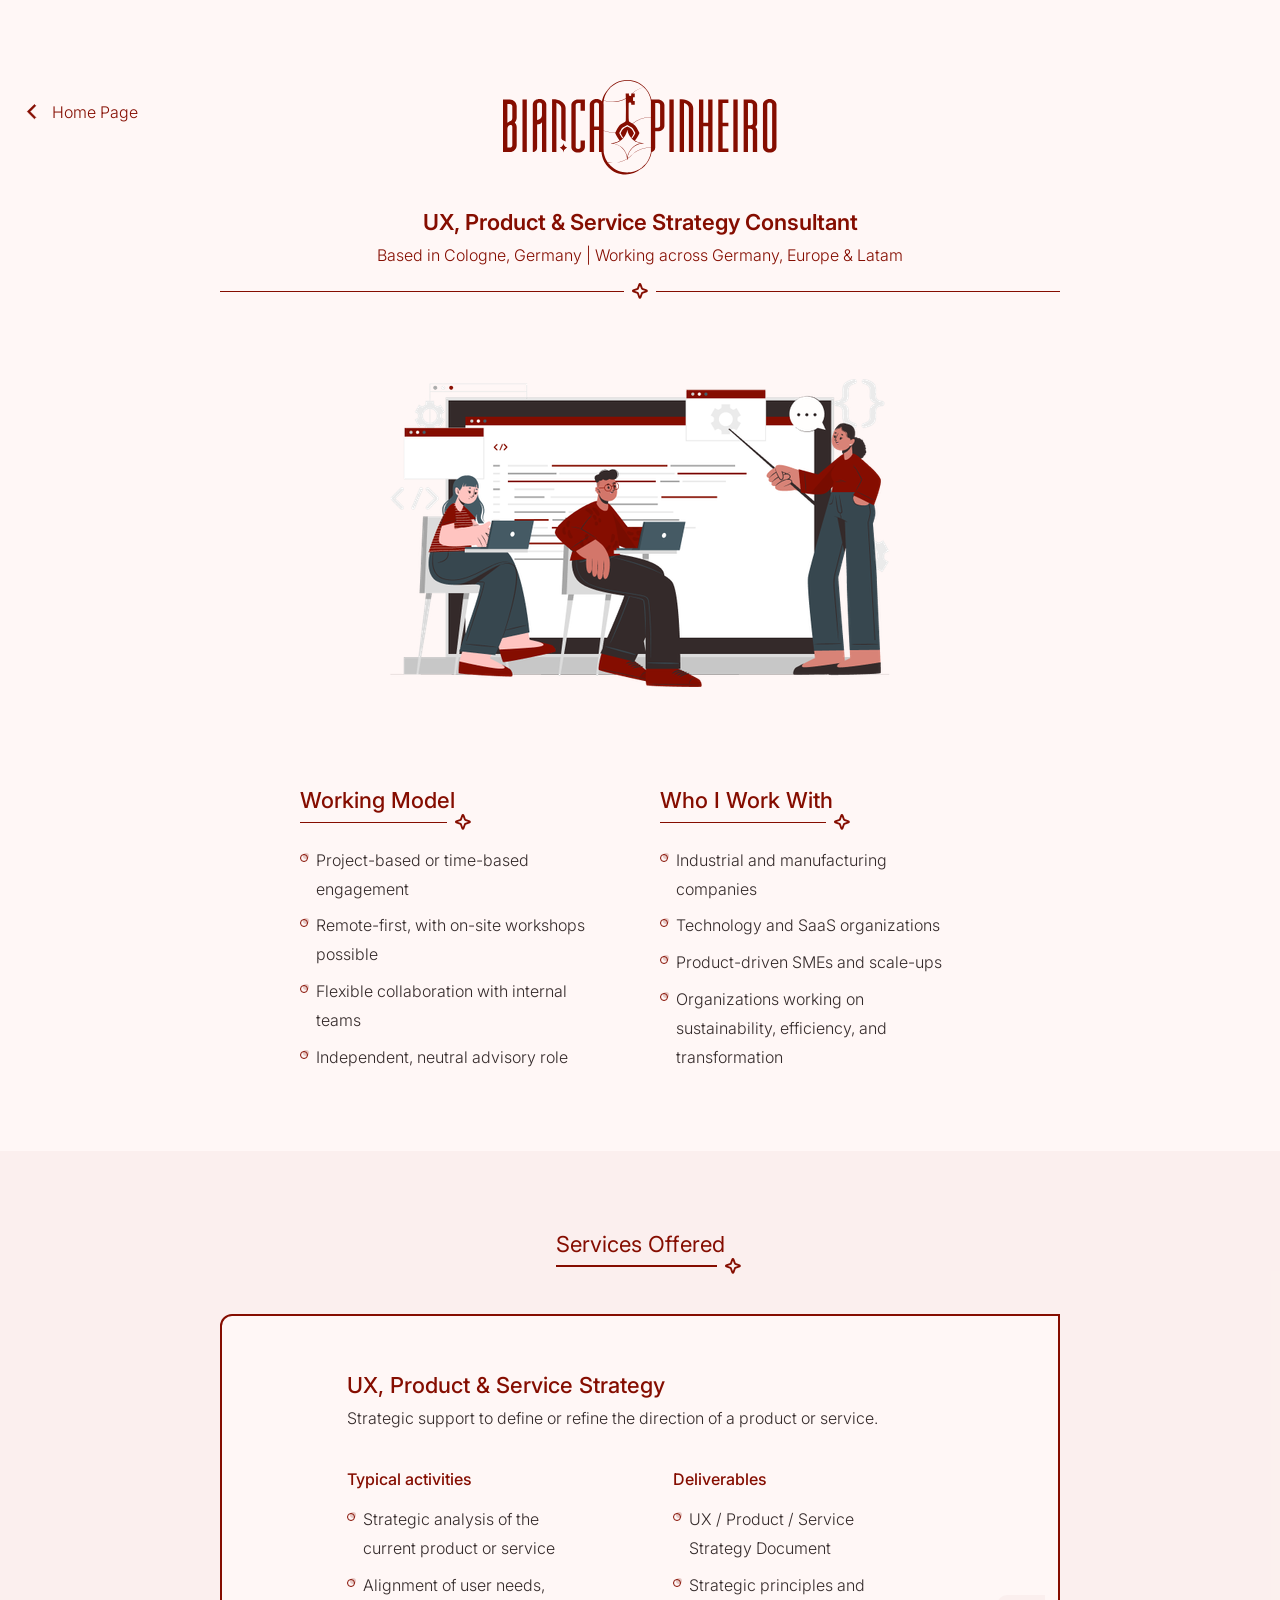
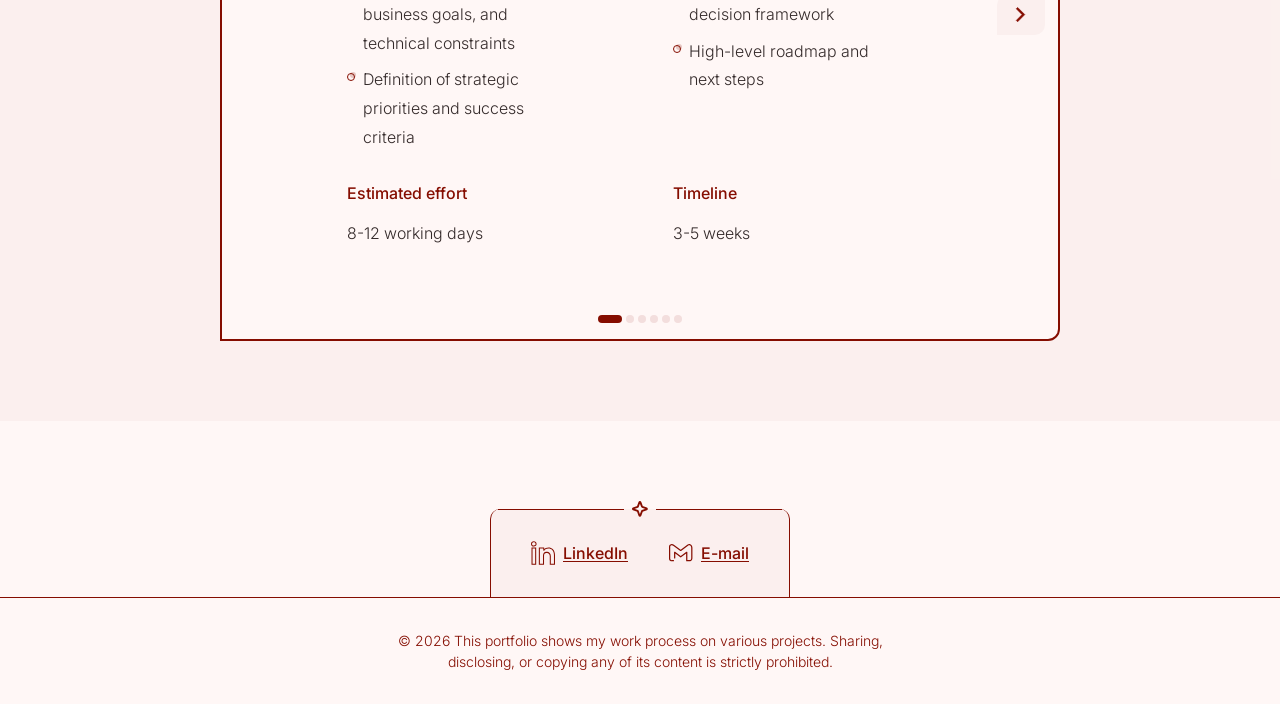
==== commit b132f5db: "Accessibility and scroll fixes" ====
--- a/consulting/index.html
+++ b/consulting/index.html
@@ -1,10 +1,10 @@
-<!DOCTYPE html><html lang="en"> <head><meta charset="UTF-8"><meta name="viewport" content="width=device-width"><link rel="icon" type="image/svg+xml" href="/favicon.svg"><link rel="icon" href="/favicon.ico"><meta name="generator" content="Astro v5.17.3"><meta name="keywords" content="Bianca Pinheiro, Product Design Leader, UX Strategy Consultant, Product Strategy Consultant, Service Design Consultant, Design Leadership, UX Research, Product Design, Design Operations, Design Governance, Design Systems, Product Maturity, Enterprise UX, B2B UX, B2C Product Design, Internal Tools UX, Digital Product Consulting, Complex Systems Design, Independent Consultant, Cologne Germany, Europe LATAM"><meta name="description" content="Bianca Pinheiro is a Product Design Leader and independent UX, Product, and Service Strategy consultant based in Cologne, helping organizations scale digital products, design operations, and decision-making in complex environments."><meta property="og:title" content="Bianca Pinheiro | Consulting"><meta property="og:description" content="Bianca Pinheiro is a Product Design Leader and independent UX, Product, and Service Strategy consultant based in Cologne, helping organizations scale digital products, design operations, and decision-making in complex environments."><meta property="og:image" content="/share.jpg"><meta property="og:type" content="website"><meta name="astro-view-transitions-enabled" content="true"><meta name="astro-view-transitions-fallback" content="animate"><script type="module" src="/_astro/ClientRouter.astro_astro_type_script_index_0_lang.CDGfc0hd.js"></script><title>Bianca Pinheiro | Consulting</title><link rel="stylesheet" href="/_astro/loot-studios.34UT2iGe.css">
+<!DOCTYPE html><html lang="en"> <head><meta charset="UTF-8"><meta name="viewport" content="width=device-width"><link rel="icon" type="image/svg+xml" href="/favicon.svg"><link rel="icon" href="/favicon.ico"><meta name="generator" content="Astro v5.17.3"><meta name="keywords" content="Bianca Pinheiro, Product Design Leader, UX Strategy Consultant, Product Strategy Consultant, Service Design Consultant, Design Leadership, UX Research, Product Design, Design Operations, Design Governance, Design Systems, Product Maturity, Enterprise UX, B2B UX, B2C Product Design, Internal Tools UX, Digital Product Consulting, Complex Systems Design, Independent Consultant, Cologne Germany, Europe LATAM"><meta name="description" content="Bianca Pinheiro is a Product Design Leader and independent UX, Product, and Service Strategy consultant based in Cologne, helping organizations scale digital products, design operations, and decision-making in complex environments."><meta property="og:title" content="Bianca Pinheiro | Consulting"><meta property="og:description" content="Bianca Pinheiro is a Product Design Leader and independent UX, Product, and Service Strategy consultant based in Cologne, helping organizations scale digital products, design operations, and decision-making in complex environments."><meta property="og:image" content="/share.jpg"><meta property="og:type" content="website"><meta name="astro-view-transitions-enabled" content="true"><meta name="astro-view-transitions-fallback" content="animate"><script type="module" src="/assets/ClientRouter.astro_astro_type_script_index_0_lang.CDGfc0hd.js"></script><title>Bianca Pinheiro | Consulting</title><link rel="stylesheet" href="/assets/loot-studios.34UT2iGe.css">
 <style>.divider[data-astro-cid-nedvhkyt]{color:var(--color-brand);display:flex;gap:8px;align-items:center}.divider--light[data-astro-cid-nedvhkyt]{color:var(--color-brand-50)}.divider__line[data-astro-cid-nedvhkyt]{background-color:var(--color-brand);flex:1;height:.5px}.divider__line--light[data-astro-cid-nedvhkyt]{background-color:var(--color-brand-50)}.divider__line--thick[data-astro-cid-nedvhkyt]{height:2px}.section[data-astro-cid-xqj3hrla]{padding:80px var(--layout-side-padding-mobile);position:relative}@media(min-width:920px){.section[data-astro-cid-xqj3hrla]{padding:80px var(--layout-side-padding)}}.section--bg-secondary[data-astro-cid-xqj3hrla]{background-color:var(--color-background-secondary)}.section--no-padding-bottom[data-astro-cid-xqj3hrla]{padding-bottom:0}.section__content[data-astro-cid-xqj3hrla]{margin:0 auto;max-width:var(--layout-max-width)}.section__divider[data-astro-cid-xqj3hrla]{position:absolute;bottom:-8px;left:0;width:100%}.heading[data-astro-cid-lixdxnow]{color:var(--color-brand);font-weight:400;line-height:1.2}.heading--bolder[data-astro-cid-lixdxnow]{font-weight:500}.heading--boldest[data-astro-cid-lixdxnow]{font-weight:600}.heading--center[data-astro-cid-lixdxnow]{margin:0 auto;text-align:center}.heading--divider[data-astro-cid-lixdxnow]{width:max-content}.heading--margin[data-astro-cid-lixdxnow]{margin-bottom:40px}.heading--h1[data-astro-cid-lixdxnow]{font-size:var(--font-size-huge)}.heading--h2[data-astro-cid-lixdxnow],.heading--h3[data-astro-cid-lixdxnow]{font-size:var(--font-size-large)}.heading__divider[data-astro-cid-lixdxnow]{width:110%}
 .card[data-astro-cid-hxngzm7p]{border-top-left-radius:var(--border-radius-large);border-bottom-right-radius:var(--border-radius-large);background-color:var(--color-background-primary);border:var(--border-width-large) solid var(--color-brand);padding:16px}.card--center[data-astro-cid-hxngzm7p]{text-align:center}
 .contact__card[data-astro-cid-v2l36zm6]{margin:0 auto;position:relative;width:300px}.contact__top[data-astro-cid-v2l36zm6]{border-radius:var(--border-radius-normal);margin:0 8px -8px}.contact__list[data-astro-cid-v2l36zm6]{background-color:var(--color-background-secondary);border-left:1px solid var(--color-brand);border-right:1px solid var(--color-brand);border-top-left-radius:var(--border-radius-normal);border-top-right-radius:var(--border-radius-normal);display:flex;justify-content:space-between;gap:40px;padding:32px 40px}.contact__item[data-astro-cid-v2l36zm6]{color:var(--color-brand);font-weight:500;text-decoration:underline;text-underline-offset:2px;display:flex;gap:8px;align-items:flex-start;height:100%}.hero__headtitle[data-astro-cid-lojdyfuf]{display:block;margin:0 auto}.hero__image[data-astro-cid-lojdyfuf]{display:block;height:200px;width:280px;margin:80px auto 0}@media(min-width:920px){.hero__image[data-astro-cid-lojdyfuf]{height:unset;width:500px}}.hero__info[data-astro-cid-lojdyfuf]{display:grid;gap:40px;grid-template-columns:repeat(auto-fit,minmax(280px,320px));justify-content:center;margin:100px auto 0}.carousel__content[data-astro-cid-xvyq73xi]{display:flex;gap:24px;align-items:center;justify-content:space-between}.carousel__slides[data-astro-cid-xvyq73xi]{overflow:hidden}.carousel__list[data-astro-cid-xvyq73xi]{display:grid;grid-template-columns:repeat(var(--total-slides),1fr);width:calc(100% * var(--total-slides))}.carousel__control[data-astro-cid-xvyq73xi]{width:45px}.carousel__button[data-astro-cid-xvyq73xi]{border-top-left-radius:var(--border-radius-normal);border-bottom-right-radius:var(--border-radius-normal);background-color:var(--color-background-secondary);color:var(--color-brand);cursor:pointer;display:none;padding:12px 16px}.carousel__slides[data-astro-cid-xvyq73xi]{flex:1}.carousel__indicators[data-astro-cid-xvyq73xi]{display:flex;gap:4px;justify-content:center;margin-top:16px}.services__item[data-astro-cid-b5cvv3qc]{padding:40px}.services__description[data-astro-cid-b5cvv3qc]{margin:8px 0 40px}.services__service[data-astro-cid-b5cvv3qc]{display:grid;gap:32px 40px;grid-template-columns:repeat(2,260px);grid-template-rows:1fr auto;justify-content:space-between}
 .list__divider[data-astro-cid-rlrw54xu]{width:110%}.list__description[data-astro-cid-rlrw54xu]{margin-top:16px;white-space:break-spaces}.list__container[data-astro-cid-rlrw54xu]{display:flex;flex-direction:column;gap:8px;margin-top:16px}.list__description[data-astro-cid-rlrw54xu]~.list__container[data-astro-cid-rlrw54xu]{margin-top:8px}.list__item[data-astro-cid-rlrw54xu]{display:inline-flex;gap:8px;align-items:flex-start;line-height:1.8;max-width:calc(100% - 32px)}.list__bullet[data-astro-cid-rlrw54xu]{border:var(--border-width-small) solid var(--color-brand);border-radius:50%;margin-top:8px;position:relative;height:8px;min-width:8px;width:8px}.list__bullet[data-astro-cid-rlrw54xu]:after{content:"";background-color:var(--color-brand-20);border-radius:50%;display:block;position:absolute;left:2px;bottom:2px;height:100%;width:100%}
-.headtitle__heading[data-astro-cid-jmfhnrfj]{text-align:center}.headtitle__image[data-astro-cid-jmfhnrfj]{display:inline-block;height:95px;margin-bottom:24px}.headtitle__image--small[data-astro-cid-jmfhnrfj]{height:72px}.headtitle__location[data-astro-cid-jmfhnrfj]{color:var(--color-brand);margin:8px 0 16px;text-align:center}
-</style></head> <body> <script type="module">class t extends HTMLElement{button;dialog;activeClass="menu__button--active";constructor(){super(),this.button=this.querySelector(".menu__button"),this.dialog=this.querySelector(".menu__dialog"),this.addEventListener("click",()=>{this.dialog.open?(this.button.classList.remove(this.activeClass),this.dialog.close()):(this.button.classList.add(this.activeClass),this.dialog.showModal())})}}customElements.define("hamburger-el",t);</script> <Hamburger-El data-astro-cid-jqpvwz3q="true" class="menu__hamburger menu__hamburger--single">  <nav class="nav" data-astro-cid-6kfx2g4n> <ul class="nav__list" data-astro-cid-6kfx2g4n> <li data-astro-cid-6kfx2g4n> <a href="/" class="nav__link" data-astro-cid-6kfx2g4n> <div class="icon icon--s" aria-hidden="true" data-astro-cid-fq7qby27> <svg class="icon__image icon__image--s" data-astro-cid-fq7qby27> <use href="/_astro/sprite.DPtApaEB.svg#arrow-left" data-astro-cid-fq7qby27></use> </svg> </div>  Home Page </a> </li> </ul> </nav>  </Hamburger-El> <aside class="menu__aside" data-astro-cid-jqpvwz3q> <nav class="nav" data-astro-cid-6kfx2g4n> <ul class="nav__list" data-astro-cid-6kfx2g4n> <li data-astro-cid-6kfx2g4n> <a href="/" class="nav__link" data-astro-cid-6kfx2g4n> <div class="icon icon--s" aria-hidden="true" data-astro-cid-fq7qby27> <svg class="icon__image icon__image--s" data-astro-cid-fq7qby27> <use href="/_astro/sprite.DPtApaEB.svg#arrow-left" data-astro-cid-fq7qby27></use> </svg> </div>  Home Page </a> </li> </ul> </nav>  </aside>  <main>  <section class="section" data-astro-cid-xqj3hrla> <div class="section__content" data-astro-cid-xqj3hrla>  <h1 class="headtitle__heading" data-astro-cid-jmfhnrfj><svg width="274" height="95" viewBox="0 0 274 95" fill="none" class="headtitle__image" data-astro-cid-jmfhnrfj="true">
+.headtitle__image[data-astro-cid-jmfhnrfj]{display:inline-block;height:95px;margin-bottom:24px}.headtitle__image--small[data-astro-cid-jmfhnrfj]{height:72px}.headtitle__location[data-astro-cid-jmfhnrfj]{color:var(--color-brand);margin:8px 0 16px;text-align:center}
+</style></head> <body> <script type="module">class t extends HTMLElement{button;dialog;activeClass="menu__button--active";constructor(){super(),this.button=this.querySelector(".menu__button"),this.dialog=this.querySelector(".menu__dialog"),this.addEventListener("click",()=>{this.dialog.open?(this.button.classList.remove(this.activeClass),this.dialog.close()):(this.button.classList.add(this.activeClass),this.dialog.showModal())})}}customElements.define("hamburger-el",t);</script> <Hamburger-El data-astro-cid-jqpvwz3q="true" class="menu__hamburger menu__hamburger--single">  <nav class="nav" data-astro-cid-6kfx2g4n> <ul class="nav__list" data-astro-cid-6kfx2g4n> <li data-astro-cid-6kfx2g4n> <a href="/" class="nav__link" data-astro-cid-6kfx2g4n> <div class="icon icon--s" aria-hidden="true" data-astro-cid-fq7qby27> <svg class="icon__image icon__image--s" data-astro-cid-fq7qby27> <use href="/assets/sprite.DPtApaEB.svg#arrow-left" data-astro-cid-fq7qby27></use> </svg> </div>  Home Page </a> </li> </ul> </nav>  </Hamburger-El> <aside class="menu__aside" data-astro-cid-jqpvwz3q> <nav class="nav" data-astro-cid-6kfx2g4n> <ul class="nav__list" data-astro-cid-6kfx2g4n> <li data-astro-cid-6kfx2g4n> <a href="/" class="nav__link" data-astro-cid-6kfx2g4n> <div class="icon icon--s" aria-hidden="true" data-astro-cid-fq7qby27> <svg class="icon__image icon__image--s" data-astro-cid-fq7qby27> <use href="/assets/sprite.DPtApaEB.svg#arrow-left" data-astro-cid-fq7qby27></use> </svg> </div>  Home Page </a> </li> </ul> </nav>  </aside>  <main>  <section class="section" data-astro-cid-xqj3hrla> <div class="section__content" data-astro-cid-xqj3hrla>  <h1 class="heading heading--h1 heading--center" data-astro-cid-lixdxnow> <svg width="274" height="95" viewBox="0 0 274 95" fill="none" data-astro-cid-jmfhnrfj="true" class="headtitle__image">
 <path d="M141.583 85.1027L140.72 85.9641L141.045 86.2892L141.908 85.4278L141.583 85.1027Z" fill="#850D00" />
 <path d="M148.69 21.3265C148.535 20.1514 148.299 18.9907 147.976 17.8587C147.366 15.6982 146.456 13.6239 145.268 11.6961C144.266 10.0671 143.065 8.55013 141.704 7.18831C141.701 7.18544 141.698 7.18257 141.695 7.1797C141.629 7.11362 141.563 7.04754 141.496 6.98433C136.876 2.47655 130.782 0 124.311 0C120.33 0 116.378 0.971083 112.88 2.81269C110.946 3.824 109.146 5.09962 107.534 6.60509C107.103 7.00731 106.723 7.38943 106.368 7.77154C106.282 7.86348 106.196 7.95541 106.118 8.04448C105.98 8.19388 105.845 8.34902 105.706 8.50703C105.603 8.6277 105.496 8.75412 105.393 8.87766C105.378 8.89489 105.367 8.90926 105.355 8.9265C105.352 8.92937 105.352 8.92937 105.349 8.93512C105.349 8.93512 105.349 8.93512 105.347 8.93799C105.148 9.13335 104.955 9.33447 104.768 9.53558L104.826 9.59017C104.785 9.64475 104.748 9.69359 104.708 9.74531C104.595 9.89183 104.486 10.0412 104.376 10.1878C104.31 10.2797 104.244 10.3745 104.178 10.4664L103.939 10.8112C103.93 10.8256 103.919 10.8371 103.913 10.8543C103.91 10.8572 103.907 10.8629 103.904 10.8687C101.826 13.3883 100.249 16.336 99.3245 19.5624C99.3014 19.6371 99.2813 19.7118 99.2611 19.7865C98.6941 21.8379 98.3889 23.9984 98.3889 26.2307V49.6919V49.9476V70.3087C98.3889 74.2994 99.3561 78.063 101.072 81.3814C101.124 81.4819 101.175 81.5825 101.23 81.6831C102.361 83.8033 103.801 85.734 105.488 87.4176C109.834 91.7588 115.825 94.4565 122.449 94.5054C128.246 94.5485 133.592 92.4914 137.789 89.0552C137.795 89.0524 137.8 89.0495 137.806 89.0409C137.832 89.0208 137.861 89.0035 137.884 88.9863C138.088 88.8484 138.293 88.7076 138.485 88.564C138.641 88.4548 138.796 88.3399 138.946 88.2249C139.058 88.1387 139.171 88.0526 139.277 87.9692C139.608 87.7107 139.945 87.432 140.279 87.1447C140.411 87.0298 140.544 86.9148 140.688 86.7884L140.716 86.7568C140.852 86.6361 140.987 86.5097 141.119 86.3833C141.404 86.1161 141.692 85.8288 141.997 85.5071C143.204 84.2429 144.28 82.8495 145.198 81.3584C145.224 81.3182 145.247 81.2808 145.27 81.2406C145.504 80.8556 145.737 80.4477 145.967 80.0282C146.514 79.0054 146.992 77.9424 147.395 76.842C147.582 76.3335 147.752 75.8135 147.904 75.2934C148.339 73.8081 148.635 72.2882 148.785 70.7655C148.788 70.7339 148.791 70.7023 148.794 70.6736C148.866 69.9094 148.903 69.1222 148.903 68.3378V67.8236V67.5937V37.2574V37.0305V24.5472C148.9 23.464 148.831 22.3895 148.69 21.3265ZM113.199 3.42465C116.599 1.63763 120.442 0.689527 124.311 0.689527C130.454 0.689527 136.243 2.98508 140.693 7.17395C136.468 8.21111 132.455 10.3056 129.078 13.4515H128.623C128.402 13.4515 128.223 13.6296 128.223 13.8509V14.911C128.223 15.454 127.783 15.8936 127.239 15.8936H126.896C126.338 15.8936 125.889 15.4282 125.912 14.8708C125.929 14.4801 125.946 14.0893 125.966 13.7015C125.966 13.5636 125.851 13.4544 125.71 13.4544H122.921C122.78 13.4544 122.664 13.5636 122.664 13.7015C122.722 15.2328 122.771 16.79 122.811 18.3701C116.075 22.1913 107.981 22.7917 100.818 20.1629C100.842 20.0307 100.867 19.9015 100.893 19.7779C100.913 19.6687 100.937 19.5624 100.96 19.4533L100.968 19.4159C101.006 19.2493 101.043 19.0798 101.086 18.9074C101.126 18.7379 101.167 18.5713 101.213 18.4046C101.245 18.284 101.279 18.169 101.316 18.0311C101.337 17.9478 101.363 17.8616 101.391 17.7725C101.435 17.6174 101.483 17.4651 101.535 17.2985C101.573 17.1836 101.607 17.0715 101.648 16.9566C101.668 16.8963 101.688 16.8388 101.708 16.7814C101.763 16.6262 101.817 16.4682 101.875 16.3131C101.93 16.1694 101.981 16.0229 102.048 15.8677C102.059 15.8333 102.074 15.7988 102.085 15.7672C102.148 15.612 102.212 15.4569 102.281 15.2989C102.33 15.1753 102.384 15.0547 102.448 14.9139C102.477 14.8449 102.508 14.776 102.546 14.6955C102.603 14.5663 102.661 14.437 102.724 14.3077C102.79 14.1726 102.854 14.0405 102.929 13.894C102.949 13.8451 102.972 13.802 103 13.7503C103.07 13.6124 103.139 13.4774 103.216 13.3423C103.372 13.0407 103.542 12.7448 103.714 12.4546L103.729 12.4345C103.743 12.4086 103.755 12.3885 103.772 12.3655L103.786 12.3454C103.853 12.2305 103.922 12.1156 104.002 11.9863C104.02 11.9604 104.034 11.9317 104.06 11.8943C104.115 11.811 104.169 11.7248 104.224 11.6386L104.325 11.4835C104.385 11.3916 104.448 11.2967 104.512 11.2019L104.598 11.0755C104.61 11.0612 104.621 11.0439 104.641 11.0152L104.742 10.8715C104.808 10.7796 104.869 10.6877 104.938 10.5986C105.041 10.4549 105.148 10.3113 105.26 10.1676C105.367 10.024 105.476 9.88322 105.588 9.74244C105.701 9.60453 105.813 9.46375 105.928 9.32872C106.032 9.20518 106.135 9.08451 106.236 8.96385C106.368 8.81445 106.504 8.66218 106.639 8.50991C106.714 8.42372 106.795 8.33753 106.878 8.25134C107.223 7.88072 107.595 7.50722 108.012 7.11649C109.57 5.6455 111.32 4.40722 113.199 3.42465ZM132.397 52.9872C130.943 55.8919 130.273 57.2278 129.115 58.265C128.905 58.0495 128.701 57.8312 128.508 57.6071C128.476 57.5697 128.445 57.5353 128.416 57.4979C129.294 56.6561 129.85 55.5442 130.998 53.2573C128.767 48.8099 128.767 48.8099 124.311 46.5833C119.852 48.8099 119.852 48.8099 117.627 53.2573C118.775 55.5557 119.334 56.6676 120.218 57.5094C120.189 57.5467 120.157 57.5812 120.125 57.6186C119.93 57.8427 119.728 58.061 119.518 58.2736C118.355 57.2365 117.687 55.9005 116.228 52.9872C118.922 47.6061 118.922 47.6061 124.311 44.9169C129.703 47.6089 129.703 47.6089 132.397 52.9872ZM122.794 40.1419V40.1621C122.759 41.0843 122.201 41.906 121.381 42.3312C116.334 44.9485 115.69 45.9397 112.552 52.1943C108.464 52.6109 104.293 52.0736 100.415 50.5739V24.5472C100.415 24.3202 100.418 24.0903 100.427 23.8576C100.43 23.6967 100.436 23.5387 100.444 23.375C100.482 22.6193 100.554 21.8695 100.66 21.1311C100.68 20.999 100.698 20.8639 100.723 20.726C100.741 20.6111 100.761 20.5048 100.778 20.3956C103.709 21.4673 106.795 22.0045 109.88 22.0045C114.354 22.0045 118.819 20.8812 122.82 18.6345C122.984 25.3631 122.995 32.5313 122.794 40.1419ZM104.8 82.3984C104.463 81.9215 104.158 81.4618 103.87 80.9878C103.772 80.8269 103.674 80.6574 103.579 80.4965C103.283 79.9794 103.009 79.4622 102.77 78.9623C102.618 78.6463 102.459 78.3015 102.292 77.905C101.046 74.9659 100.415 71.8429 100.415 68.6194V50.8124C103.452 51.9759 106.665 52.5563 109.878 52.5563C110.73 52.5563 111.582 52.5132 112.431 52.4328C112.342 52.6138 112.25 52.7976 112.155 52.9872C113.044 54.7657 113.741 56.1562 114.368 57.2824C115.166 58.7161 115.859 59.7216 116.711 60.572C116.044 61.0059 115.338 61.3909 114.61 61.7213C112.514 62.6694 110.275 63.1491 107.955 63.1491V63.6088C116.524 63.6088 123.554 70.3087 124.063 78.7353C118.289 82.4559 111.343 83.6798 104.8 82.3984ZM110.724 63.379C112.126 63.1463 113.49 62.7297 114.797 62.1378C115.577 61.7845 116.337 61.3679 117.051 60.8967C117.097 60.868 117.14 60.8392 117.184 60.8105C117.572 60.5548 117.955 60.2732 118.318 59.9802C118.793 59.6067 119.256 59.1959 119.691 58.7563C119.751 58.696 119.812 58.6356 119.869 58.5724C120.082 58.3569 120.284 58.1357 120.477 57.9116C120.505 57.88 120.531 57.8455 120.56 57.8139C122.538 55.5213 123.825 52.7689 124.323 49.8154C124.818 52.766 126.102 55.5126 128.073 57.8024C128.099 57.8369 128.128 57.8685 128.157 57.9001C128.353 58.1271 128.554 58.3483 128.764 58.5609C128.828 58.6241 128.891 58.6873 128.954 58.7505C129.389 59.1844 129.847 59.5923 130.316 59.963C130.676 60.2531 131.056 60.5347 131.447 60.7933C131.49 60.8249 131.536 60.8536 131.582 60.8823C132.296 61.3564 133.053 61.773 133.831 62.1235C135.14 62.7182 136.505 63.1377 137.913 63.3732C134.536 63.9364 131.424 65.5309 128.954 67.9959C126.482 70.461 124.887 73.5696 124.323 76.9426C123.151 70.0243 117.664 64.5454 110.724 63.379ZM148.212 68.3321C148.212 69.0963 148.175 69.8577 148.106 70.6018C148.1 70.6564 148.097 70.7052 148.089 70.7598C147.942 72.2164 147.657 73.6731 147.239 75.0923C146.995 75.9313 146.701 76.7558 146.364 77.5631C146.062 78.2929 145.725 79.0025 145.354 79.6949C145.308 79.7811 145.262 79.8644 145.216 79.9477C145.037 80.2695 144.859 80.5827 144.677 80.8786C143.768 82.3697 142.7 83.766 141.494 85.0273C141.197 85.3404 140.918 85.6162 140.642 85.8748C140.506 86.0041 140.368 86.1334 140.23 86.2569L140.204 86.2828C140.083 86.3919 139.959 86.504 139.83 86.6132C139.504 86.8976 139.176 87.1677 138.851 87.4205C138.747 87.5067 138.638 87.5871 138.534 87.6647C138.388 87.7739 138.238 87.8859 138.082 87.9951C137.89 88.1359 137.697 88.2709 137.495 88.4059C137.42 88.4548 137.348 88.5036 137.274 88.5553L137.207 88.6013C137.19 88.6099 137.17 88.6214 137.153 88.6329L137.112 88.6588C136.977 88.745 136.839 88.834 136.698 88.9202C136.548 89.0121 136.393 89.1098 136.246 89.1931L136.18 89.2305C136.05 89.3052 135.921 89.3799 135.788 89.4546C135.592 89.5666 135.391 89.6758 135.181 89.785C135.04 89.8597 134.899 89.9315 134.749 90.0033C134.634 90.0637 134.516 90.1211 134.389 90.1815C134.274 90.2361 134.159 90.2906 134.044 90.3424L134.021 90.351C133.98 90.3711 133.94 90.3912 133.897 90.4113L133.865 90.4257C133.796 90.4573 133.721 90.4889 133.638 90.5234C133.503 90.5837 133.364 90.6383 133.218 90.7015C133.094 90.7561 132.967 90.8049 132.84 90.8538L132.607 90.9457C132.507 90.983 132.403 91.0204 132.288 91.0635C132.219 91.0894 132.144 91.1152 132.072 91.1382L132.023 91.1554C131.873 91.21 131.721 91.2617 131.559 91.3134C131.439 91.3508 131.321 91.391 131.197 91.4284L131.165 91.4399C131.122 91.4542 131.079 91.4657 131.024 91.483C130.912 91.5174 130.797 91.5519 130.661 91.5864C130.627 91.5979 130.595 91.6065 130.563 91.618L130.52 91.6323C130.365 91.6754 130.212 91.7128 130.06 91.7501L129.985 91.7703C129.87 91.8019 129.752 91.8306 129.631 91.8564C129.55 91.8766 129.467 91.8967 129.386 91.9139C129.274 91.9398 129.159 91.9628 129.029 91.9886C128.974 92.003 128.925 92.0145 128.851 92.0259C128.741 92.0489 128.635 92.0691 128.508 92.092C128.442 92.1064 128.373 92.1179 128.295 92.1294C128.125 92.161 127.953 92.1897 127.78 92.2156C127.65 92.2357 127.521 92.2529 127.38 92.2702C127.305 92.2817 127.227 92.2903 127.141 92.3018L126.974 92.3219C126.841 92.3362 126.706 92.3535 126.568 92.365C125.759 92.4454 124.936 92.4828 124.121 92.4741C117.808 92.4311 111.872 89.9487 107.405 85.4898C106.861 84.9468 106.343 84.378 105.862 83.7947C105.597 83.4729 105.364 83.177 105.154 82.8926C105.099 82.8208 105.044 82.7461 104.993 82.6714C106.605 82.973 108.237 83.1224 109.872 83.1224C114.817 83.1224 119.763 81.7463 124.072 78.9968C124.084 79.2352 124.089 79.4737 124.089 79.715H124.55C124.55 79.3617 124.561 79.0111 124.585 78.6635C125.969 77.7355 127.285 76.661 128.508 75.44L128.574 75.3739C133.954 70.0042 141.134 67.4731 148.209 67.7833V68.3321H148.212ZM148.212 67.5506C141.076 67.2375 133.839 69.7945 128.413 75.2073L128.347 75.2733C127.178 76.4398 125.926 77.4712 124.608 78.3676C124.921 74.5723 126.551 71.0442 129.277 68.3235C132.328 65.2809 136.378 63.606 140.688 63.606V63.1463C138.362 63.1463 136.119 62.6636 134.021 61.7098C133.295 61.3822 132.59 60.9973 131.922 60.5606C132.774 59.7101 133.465 58.7017 134.265 57.2652C134.268 57.2623 134.268 57.2623 134.268 57.2623C134.896 56.139 135.587 54.757 136.473 52.9844C133.632 47.313 132.783 45.6179 129.737 43.716C134.965 39.0904 141.635 36.9242 148.212 37.2143V67.5506ZM129.536 43.5925C128.877 43.1902 128.114 42.7765 127.213 42.3111C126.398 41.8887 125.842 41.0728 125.802 40.1563C125.799 40.1448 125.799 40.1362 125.799 40.1247C125.627 35.0078 125.652 26.2997 125.667 23.3922C125.67 22.8521 126.11 22.4154 126.651 22.4154H127.236C127.78 22.4154 128.22 22.8549 128.22 23.3979V24.4552C128.22 24.6764 128.399 24.8574 128.623 24.8574H131.346C131.565 24.8574 131.744 24.6793 131.744 24.4581V21.3696C131.744 21.1742 131.585 21.0162 131.392 21.0162H130.457C130.238 21.0162 130.06 20.8381 130.06 20.6197V17.6864C130.06 17.4651 130.238 17.287 130.46 17.287H131.395C131.591 17.287 131.747 17.1319 131.747 16.9365V13.848C131.747 13.6296 131.568 13.4515 131.349 13.4515H129.418C132.766 10.3917 136.729 8.36338 140.892 7.36357C141.001 7.467 141.108 7.57043 141.214 7.67673C142.539 8.99832 143.707 10.4722 144.68 12.0552V12.0581C146.428 14.888 147.55 18.0426 147.996 21.3265C148.14 22.3895 148.212 23.464 148.212 24.5443V36.9874C141.557 36.7001 134.815 38.9008 129.536 43.5925Z" fill="#850D00" />
 <path d="M60.4945 63.1434C60.4945 65.709 58.4104 67.7891 55.8398 67.7891C58.4104 67.7891 60.4945 69.8692 60.4945 72.4348C60.4945 69.8692 62.5787 67.7891 65.1493 67.7891C62.5787 67.792 60.4945 65.7119 60.4945 63.1434Z" fill="#850D00" />
@@ -23,12 +23,12 @@
 <path d="M266.706 18.9447C263.009 18.9447 259.941 21.496 259.941 24.5701V66.8869C259.941 69.964 263.009 72.5123 266.706 72.5123C270.405 72.5123 273.47 69.9611 273.47 66.8869V24.573C273.47 21.496 270.405 18.9447 266.706 18.9447ZM269.138 66.8898C269.138 68.0161 268.056 68.9153 266.703 68.9153C265.35 68.9153 264.267 68.0161 264.267 66.8898V24.573C264.267 23.4496 265.35 22.5504 266.703 22.5504C268.056 22.5504 269.138 23.4496 269.138 24.573V66.8898Z" fill="#850D00" />
 <path d="M43.2889 24.2857C43.2861 24.1909 43.2745 24.0932 43.263 24.0013C43.2544 23.9122 43.24 23.8231 43.2227 23.737C43.2198 23.7226 43.2199 23.7111 43.217 23.6967C43.1997 23.6105 43.1796 23.5301 43.1623 23.4439C43.1162 23.2629 43.0586 23.0848 42.9953 22.9095C42.9665 22.8348 42.9349 22.7573 42.9032 22.6826C42.9003 22.6739 42.8946 22.6596 42.8859 22.6452C42.8485 22.559 42.8053 22.4786 42.765 22.3924C42.7247 22.3177 42.6844 22.2372 42.6441 22.1654C42.6412 22.1597 42.6355 22.151 42.6297 22.1453C42.5837 22.0649 42.5376 21.9902 42.4858 21.9155C42.4253 21.8206 42.3563 21.723 42.2872 21.6282C42.2267 21.5477 42.1663 21.4701 42.1001 21.3897C42.0396 21.3179 41.9792 21.246 41.9043 21.1713C41.8554 21.1139 41.8007 21.0564 41.746 21.0047C41.6049 20.8553 41.4495 20.7174 41.2883 20.5852C41.2365 20.5421 41.1818 20.4991 41.13 20.4588C41.0638 20.4042 40.9947 20.3525 40.9227 20.3037C40.7701 20.1916 40.6089 20.0853 40.442 19.9877C40.3758 19.9474 40.3067 19.9072 40.2376 19.8727C40.1743 19.8354 40.1109 19.8038 40.0447 19.7693C39.9526 19.7205 39.8605 19.6745 39.7655 19.6314C39.7626 19.6285 39.7597 19.6257 39.7511 19.6257C39.6475 19.5797 39.5438 19.5337 39.4373 19.4935C39.3567 19.4619 39.279 19.4303 39.1984 19.4044C39.1754 19.3958 39.1523 19.3843 39.1293 19.3786C39.0602 19.3527 38.9911 19.3297 38.9221 19.3096C38.8616 19.2895 38.8069 19.2694 38.7465 19.2579C38.6774 19.2349 38.6112 19.2148 38.5421 19.1976C38.4356 19.1717 38.3262 19.1459 38.2197 19.1171C38.093 19.0913 37.9663 19.0683 37.8368 19.0453C37.8051 19.0424 37.7735 19.0367 37.7447 19.0309C37.6526 19.0137 37.5605 19.0051 37.4683 18.9936C37.4252 18.9878 37.382 18.9792 37.3388 18.9792C37.2179 18.962 37.0941 18.9562 36.9732 18.9505C36.8322 18.9419 36.6882 18.9361 36.5443 18.9361C36.4407 18.9361 36.3428 18.939 36.2449 18.9419C36.1643 18.9447 36.0866 18.9476 36.0117 18.9562C35.9398 18.9591 35.8707 18.9649 35.8016 18.9735C35.7152 18.9792 35.6289 18.9907 35.5454 18.9993C35.5281 19.0022 35.5166 19.0022 35.4994 19.0051C35.4274 19.0137 35.3554 19.0252 35.2806 19.0367C35.2201 19.0453 35.1597 19.0568 35.0992 19.0683C35.0791 19.0683 35.0589 19.074 35.0359 19.0769C34.961 19.0941 34.8804 19.1085 34.8056 19.1257C34.4256 19.2119 34.0572 19.324 33.706 19.4619C33.6369 19.4906 33.5678 19.5194 33.5016 19.5481C33.3461 19.6142 33.1964 19.6831 33.0554 19.7549C32.9949 19.7837 32.9374 19.8153 32.8798 19.8469C32.8251 19.8756 32.7704 19.9072 32.7186 19.9388C32.5603 20.0279 32.4077 20.1227 32.2638 20.2261C32.2609 20.2261 32.258 20.2261 32.2551 20.2319C32.091 20.3468 31.9327 20.4646 31.7802 20.591C31.7715 20.5996 31.76 20.6082 31.7514 20.6168C31.6708 20.6829 31.593 20.7519 31.5182 20.8237C31.4434 20.8927 31.3656 20.9645 31.2965 21.0421C31.2246 21.1168 31.1555 21.1915 31.0864 21.269C31.026 21.338 30.9684 21.4069 30.9137 21.4759C30.8907 21.4989 30.8734 21.5219 30.8619 21.5448C30.8043 21.6109 30.7554 21.6799 30.7093 21.7488C30.6517 21.8235 30.5999 21.904 30.551 21.9815C30.4819 22.0907 30.4186 22.1999 30.3639 22.3148C30.3322 22.3665 30.3034 22.4211 30.2775 22.4757C30.2458 22.5418 30.2142 22.6079 30.1854 22.6768C30.1537 22.7458 30.1249 22.8176 30.099 22.8923C30.0962 22.8952 30.0933 22.9009 30.0933 22.9095C30.0645 22.9814 30.0386 23.0532 30.0127 23.1307C30.004 23.1595 29.9925 23.194 29.9839 23.2256C29.9637 23.2888 29.9465 23.3548 29.9321 23.4181C29.9263 23.441 29.9177 23.464 29.9148 23.4899C29.8975 23.5588 29.8831 23.6278 29.8716 23.6967C29.8687 23.7111 29.8659 23.7226 29.8659 23.737C29.8486 23.8203 29.8371 23.9007 29.8256 23.9869C29.8198 24.0329 29.8112 24.0817 29.8083 24.1277C29.8054 24.1507 29.8054 24.1737 29.8025 24.1966V24.2139C29.8025 24.2225 29.7997 24.234 29.7997 24.2426V24.2685C29.7939 24.3604 29.791 24.461 29.791 24.5558V71.9751C30.9856 71.9751 32.068 71.4896 32.851 70.711C33.634 69.9266 34.1234 68.8464 34.1234 67.6541V51.9472H34.1147L34.1234 44.7589V44.5032C36.219 44.3107 37.9001 43.6068 38.9739 42.1559C38.9825 42.1588 38.9796 42.1588 38.9911 42.1617V71.9895H43.3235V24.573C43.3005 24.4782 43.2947 24.3805 43.2889 24.2857ZM38.9681 34.9791C38.9681 36.3725 38.4039 37.6338 37.4885 38.5474C36.6134 39.4179 35.4216 39.9696 34.1003 40.0127V24.5701C34.1003 23.4468 35.1798 22.5475 36.5328 22.5475C37.8857 22.5475 38.9652 23.4468 38.9652 24.5701V34.9791H38.9681Z" fill="#850D00" />
 <path d="M13.6965 26.3658C13.6965 22.628 10.5934 19.5309 6.84827 19.5309C3.10317 19.5309 0 19.5309 0 19.5309V71.9895C0 71.9895 3.10605 71.9895 6.84827 71.9895C10.5934 71.9895 13.6965 68.8924 13.6965 65.1545V47.0602C13.6965 45.1439 12.784 43.5953 11.7794 42.4116C12.9654 41.2251 13.6965 39.6765 13.6965 37.7631V26.3658ZM9.31527 65.1574C9.31527 66.5164 8.21275 67.6167 6.85115 67.6167H4.38704V48.9535C4.38704 47.5716 5.20745 45.8047 6.50572 45.322C6.55177 45.3048 6.59495 45.2933 6.63238 45.2818C7.57369 45.0261 9.31814 44.5377 9.31814 47.066V65.1574H9.31527ZM9.31527 37.7688C9.31527 38.9985 8.80287 40.4838 7.5996 40.9838C7.57657 40.9924 7.55354 41.001 7.53051 41.0125C6.42512 41.4348 5.36866 41.9778 4.38704 42.6329V23.9065H6.85115C8.20987 23.9065 9.31527 25.0068 9.31527 26.3658V37.7688Z" fill="#850D00" />
-</svg></h1><h3 class="heading heading--h3 heading--boldest heading--center" data-astro-cid-lixdxnow>
+</svg> </h1> <h2 class="heading heading--h2 heading--boldest heading--center" data-astro-cid-lixdxnow>
 UX, Product & Service Strategy Consultant
-</h3><p class="headtitle__location" data-astro-cid-jmfhnrfj>
+</h2> <p class="headtitle__location" data-astro-cid-jmfhnrfj>
 Based in Cologne, Germany | Working across Germany, Europe & Latam
-</p> <div class="divider" aria-hidden="true" data-astro-cid-nedvhkyt> <div class="divider__line" data-astro-cid-nedvhkyt></div> <div class="icon icon--s" aria-hidden="true" data-astro-cid-fq7qby27> <svg class="icon__image icon__image--s" data-astro-cid-fq7qby27> <use href="/_astro/sprite.DPtApaEB.svg#sparkle" data-astro-cid-fq7qby27></use> </svg> </div>  <div class="divider__line" data-astro-cid-nedvhkyt></div> </div>   <picture data-astro-cid-lojdyfuf="true"> <source srcset="/_astro/workshop.DrB6-Tgl_1SDJuP.png" type="image/png">  <img src="/_astro/workshop.DrB6-Tgl_1SDJuP.png" alt data-astro-cid-lojdyfuf="true" loading="lazy" decoding="async" fetchpriority="auto" width="500" height="308" class="hero__image"> </picture> <div class="hero__info" data-astro-cid-lojdyfuf> <div class="list" data-astro-cid-rlrw54xu> <h3 class="heading heading--h3 heading--bolder heading--divider" data-astro-cid-lixdxnow>Working Model<div class="list__divider" data-astro-cid-rlrw54xu> <div class="divider" aria-hidden="true" data-astro-cid-nedvhkyt> <div class="divider__line" data-astro-cid-nedvhkyt></div> <div class="icon icon--s" aria-hidden="true" data-astro-cid-fq7qby27> <svg class="icon__image icon__image--s" data-astro-cid-fq7qby27> <use href="/_astro/sprite.DPtApaEB.svg#sparkle" data-astro-cid-fq7qby27></use> </svg> </div>   </div>  </div></h3>  <ul class="list__container" data-astro-cid-rlrw54xu> <li class="list__item" data-astro-cid-rlrw54xu> <div class="list__bullet" aria-hidden="true" data-astro-cid-rlrw54xu></div> Project-based or time-based engagement </li><li class="list__item" data-astro-cid-rlrw54xu> <div class="list__bullet" aria-hidden="true" data-astro-cid-rlrw54xu></div> Remote-first, with on-site workshops possible </li><li class="list__item" data-astro-cid-rlrw54xu> <div class="list__bullet" aria-hidden="true" data-astro-cid-rlrw54xu></div> Flexible collaboration with internal teams </li><li class="list__item" data-astro-cid-rlrw54xu> <div class="list__bullet" aria-hidden="true" data-astro-cid-rlrw54xu></div> Independent, neutral advisory role </li> </ul> </div> <div class="list" data-astro-cid-rlrw54xu> <h3 class="heading heading--h3 heading--bolder heading--divider" data-astro-cid-lixdxnow>Who I Work With<div class="list__divider" data-astro-cid-rlrw54xu> <div class="divider" aria-hidden="true" data-astro-cid-nedvhkyt> <div class="divider__line" data-astro-cid-nedvhkyt></div> <div class="icon icon--s" aria-hidden="true" data-astro-cid-fq7qby27> <svg class="icon__image icon__image--s" data-astro-cid-fq7qby27> <use href="/_astro/sprite.DPtApaEB.svg#sparkle" data-astro-cid-fq7qby27></use> </svg> </div>   </div>  </div></h3>  <ul class="list__container" data-astro-cid-rlrw54xu> <li class="list__item" data-astro-cid-rlrw54xu> <div class="list__bullet" aria-hidden="true" data-astro-cid-rlrw54xu></div> Industrial and manufacturing companies </li><li class="list__item" data-astro-cid-rlrw54xu> <div class="list__bullet" aria-hidden="true" data-astro-cid-rlrw54xu></div> Technology and SaaS organizations </li><li class="list__item" data-astro-cid-rlrw54xu> <div class="list__bullet" aria-hidden="true" data-astro-cid-rlrw54xu></div> Product-driven SMEs and scale-ups </li><li class="list__item" data-astro-cid-rlrw54xu> <div class="list__bullet" aria-hidden="true" data-astro-cid-rlrw54xu></div> Organizations working on sustainability, efficiency, and transformation </li> </ul> </div>  </div>  </div>  </section>   <section class="section section--bg-secondary" data-astro-cid-xqj3hrla> <div class="section__content" data-astro-cid-xqj3hrla>  <h2 class="heading heading--h2 heading--divider heading--center heading--margin" data-astro-cid-lixdxnow>
+</p> <div class="divider" aria-hidden="true" data-astro-cid-nedvhkyt> <div class="divider__line" data-astro-cid-nedvhkyt></div> <div class="icon icon--s" aria-hidden="true" data-astro-cid-fq7qby27> <svg class="icon__image icon__image--s" data-astro-cid-fq7qby27> <use href="/assets/sprite.DPtApaEB.svg#sparkle" data-astro-cid-fq7qby27></use> </svg> </div>  <div class="divider__line" data-astro-cid-nedvhkyt></div> </div>   <picture data-astro-cid-lojdyfuf="true"> <source srcset="/assets/workshop.DrB6-Tgl_Z1mv4AV.png" type="image/png">  <img src="/assets/workshop.DrB6-Tgl_Z1mv4AV.png" alt data-astro-cid-lojdyfuf="true" loading="lazy" decoding="async" fetchpriority="auto" width="500" height="308" class="hero__image"> </picture> <div class="hero__info" data-astro-cid-lojdyfuf> <div class="list" data-astro-cid-rlrw54xu> <h3 class="heading heading--h3 heading--bolder heading--divider" data-astro-cid-lixdxnow>Working Model<div class="list__divider" data-astro-cid-rlrw54xu> <div class="divider" aria-hidden="true" data-astro-cid-nedvhkyt> <div class="divider__line" data-astro-cid-nedvhkyt></div> <div class="icon icon--s" aria-hidden="true" data-astro-cid-fq7qby27> <svg class="icon__image icon__image--s" data-astro-cid-fq7qby27> <use href="/assets/sprite.DPtApaEB.svg#sparkle" data-astro-cid-fq7qby27></use> </svg> </div>   </div>  </div></h3>  <ul class="list__container" data-astro-cid-rlrw54xu> <li class="list__item" data-astro-cid-rlrw54xu> <div class="list__bullet" aria-hidden="true" data-astro-cid-rlrw54xu></div> Project-based or time-based engagement </li><li class="list__item" data-astro-cid-rlrw54xu> <div class="list__bullet" aria-hidden="true" data-astro-cid-rlrw54xu></div> Remote-first, with on-site workshops possible </li><li class="list__item" data-astro-cid-rlrw54xu> <div class="list__bullet" aria-hidden="true" data-astro-cid-rlrw54xu></div> Flexible collaboration with internal teams </li><li class="list__item" data-astro-cid-rlrw54xu> <div class="list__bullet" aria-hidden="true" data-astro-cid-rlrw54xu></div> Independent, neutral advisory role </li> </ul> </div> <div class="list" data-astro-cid-rlrw54xu> <h3 class="heading heading--h3 heading--bolder heading--divider" data-astro-cid-lixdxnow>Who I Work With<div class="list__divider" data-astro-cid-rlrw54xu> <div class="divider" aria-hidden="true" data-astro-cid-nedvhkyt> <div class="divider__line" data-astro-cid-nedvhkyt></div> <div class="icon icon--s" aria-hidden="true" data-astro-cid-fq7qby27> <svg class="icon__image icon__image--s" data-astro-cid-fq7qby27> <use href="/assets/sprite.DPtApaEB.svg#sparkle" data-astro-cid-fq7qby27></use> </svg> </div>   </div>  </div></h3>  <ul class="list__container" data-astro-cid-rlrw54xu> <li class="list__item" data-astro-cid-rlrw54xu> <div class="list__bullet" aria-hidden="true" data-astro-cid-rlrw54xu></div> Industrial and manufacturing companies </li><li class="list__item" data-astro-cid-rlrw54xu> <div class="list__bullet" aria-hidden="true" data-astro-cid-rlrw54xu></div> Technology and SaaS organizations </li><li class="list__item" data-astro-cid-rlrw54xu> <div class="list__bullet" aria-hidden="true" data-astro-cid-rlrw54xu></div> Product-driven SMEs and scale-ups </li><li class="list__item" data-astro-cid-rlrw54xu> <div class="list__bullet" aria-hidden="true" data-astro-cid-rlrw54xu></div> Organizations working on sustainability, efficiency, and transformation </li> </ul> </div>  </div>  </div>  </section>   <section class="section section--bg-secondary" data-astro-cid-xqj3hrla> <div class="section__content" data-astro-cid-xqj3hrla>  <h2 class="heading heading--h2 heading--divider heading--center heading--margin" data-astro-cid-lixdxnow>
 Services Offered
-<div class="heading__divider" data-astro-cid-lixdxnow><div class="divider" aria-hidden="true" data-astro-cid-nedvhkyt> <div class="divider__line divider__line--thick" data-astro-cid-nedvhkyt></div> <div class="icon icon--s" aria-hidden="true" data-astro-cid-fq7qby27> <svg class="icon__image icon__image--s" data-astro-cid-fq7qby27> <use href="/_astro/sprite.DPtApaEB.svg#sparkle" data-astro-cid-fq7qby27></use> </svg> </div>   </div> </div></h2> <script type="module">class r extends HTMLElement{slides;currentSlide;previousButton;nextButton;indicators=[];constructor(){super(),this.slides=this.querySelector(".carousel__list")?.children||new HTMLCollection,this.currentSlide=1,this.previousButton=this.querySelector(".carousel__button--prev"),this.nextButton=this.querySelector(".carousel__button--next"),this.style.setProperty("--total-slides",this.slides.length.toString()),this.createIndicators(),this.addListeners(),this.setState()}get total(){return this.slides.length}addListeners(){this.previousButton.addEventListener("click",()=>this.prevSlide()),this.nextButton.addEventListener("click",()=>this.nextSlide())}createIndicators(){const t=this.querySelector(".carousel__indicators");for(let s=0;s<this.total;s++){const e=document.createElement("button");e.style.setProperty("border-radius","50%"),e.style.setProperty("cursor","pointer"),e.style.setProperty("height","8px"),e.style.setProperty("transition","color 0.3s ease, width 0.3s ease"),e.addEventListener("click",()=>{this.currentSlide=s+1,this.setState()}),t.appendChild(e),this.indicators.push(e)}}hideButton(t){t.style.display="none"}showButton(t){t.style.display="block"}setState(){this.slides[this.currentSlide-1].scrollIntoView({behavior:"smooth",block:"nearest",inline:"start"}),this.currentSlide===1?this.hideButton(this.previousButton):this.showButton(this.previousButton),this.currentSlide===this.total?this.hideButton(this.nextButton):this.showButton(this.nextButton),this.indicators.forEach((t,s)=>{s===this.currentSlide-1?(t.style.setProperty("background-color","var(--color-brand)"),t.style.setProperty("border-radius","6px"),t.style.setProperty("width","24px")):(t.style.setProperty("background-color","var(--color-brand-10)"),t.style.setProperty("border-radius","50%"),t.style.setProperty("width","8px"))})}nextSlide(){this.currentSlide<this.total&&(this.currentSlide++,this.setState())}prevSlide(){this.currentSlide>1&&(this.currentSlide--,this.setState())}}customElements.define("carousel-el",r);</script> <Carousel-El data-astro-cid-xvyq73xi="true"> <div class="card" data-astro-cid-hxngzm7p>  <div class="carousel__content" data-astro-cid-xvyq73xi> <div class="carousel__control" data-astro-cid-xvyq73xi> <button class="carousel__button carousel__button--prev" data-astro-cid-xvyq73xi> <div class="icon icon--s" aria-hidden="true" data-astro-cid-fq7qby27> <svg class="icon__image icon__image--s" data-astro-cid-fq7qby27> <use href="/_astro/sprite.DPtApaEB.svg#arrow-left" data-astro-cid-fq7qby27></use> </svg> </div>  </button> </div> <div class="carousel__slides" data-astro-cid-xvyq73xi> <ul class="carousel__list" data-astro-cid-xvyq73xi> <li class="services__item" data-astro-cid-b5cvv3qc> <h3 class="heading heading--h3 heading--bolder" data-astro-cid-lixdxnow>UX, Product &amp; Service Strategy</h3> <p class="services__description" data-astro-cid-b5cvv3qc> Strategic support to define or refine the direction of a product or service. </p> <div class="services__service" data-astro-cid-b5cvv3qc> <div class="list" data-astro-cid-rlrw54xu> <h4 class="heading heading--h4 heading--bolder" data-astro-cid-lixdxnow>Typical activities</h4>  <ul class="list__container" data-astro-cid-rlrw54xu> <li class="list__item" data-astro-cid-rlrw54xu> <div class="list__bullet" aria-hidden="true" data-astro-cid-rlrw54xu></div> Strategic analysis of the current product or service </li><li class="list__item" data-astro-cid-rlrw54xu> <div class="list__bullet" aria-hidden="true" data-astro-cid-rlrw54xu></div> Alignment of user needs, business goals, and technical constraints </li><li class="list__item" data-astro-cid-rlrw54xu> <div class="list__bullet" aria-hidden="true" data-astro-cid-rlrw54xu></div> Definition of strategic priorities and success criteria </li> </ul> </div>  <div class="list" data-astro-cid-rlrw54xu> <h4 class="heading heading--h4 heading--bolder" data-astro-cid-lixdxnow>Deliverables</h4>  <ul class="list__container" data-astro-cid-rlrw54xu> <li class="list__item" data-astro-cid-rlrw54xu> <div class="list__bullet" aria-hidden="true" data-astro-cid-rlrw54xu></div> UX / Product / Service Strategy Document </li><li class="list__item" data-astro-cid-rlrw54xu> <div class="list__bullet" aria-hidden="true" data-astro-cid-rlrw54xu></div> Strategic principles and decision framework </li><li class="list__item" data-astro-cid-rlrw54xu> <div class="list__bullet" aria-hidden="true" data-astro-cid-rlrw54xu></div> High-level roadmap and next steps </li> </ul> </div>  <div class="list" data-astro-cid-rlrw54xu> <h4 class="heading heading--h4 heading--bolder" data-astro-cid-lixdxnow>Estimated effort</h4>  <ul class="list__container" data-astro-cid-rlrw54xu> <li class="list__item" data-astro-cid-rlrw54xu>  8-12 working days </li> </ul> </div>  <div class="list" data-astro-cid-rlrw54xu> <h4 class="heading heading--h4 heading--bolder" data-astro-cid-lixdxnow>Timeline</h4>  <ul class="list__container" data-astro-cid-rlrw54xu> <li class="list__item" data-astro-cid-rlrw54xu>  3-5 weeks </li> </ul> </div>  </div> </li><li class="services__item" data-astro-cid-b5cvv3qc> <h3 class="heading heading--h3 heading--bolder" data-astro-cid-lixdxnow>Service Design &amp; Service Optimization</h3> <p class="services__description" data-astro-cid-b5cvv3qc> Analysis and improvement of end-to-end services, processes, and customer journeys. </p> <div class="services__service" data-astro-cid-b5cvv3qc> <div class="list" data-astro-cid-rlrw54xu> <h4 class="heading heading--h4 heading--bolder" data-astro-cid-lixdxnow>Typical activities</h4>  <ul class="list__container" data-astro-cid-rlrw54xu> <li class="list__item" data-astro-cid-rlrw54xu> <div class="list__bullet" aria-hidden="true" data-astro-cid-rlrw54xu></div> Mapping of existing services and processes </li><li class="list__item" data-astro-cid-rlrw54xu> <div class="list__bullet" aria-hidden="true" data-astro-cid-rlrw54xu></div> Identification of pain points, inefficiencies, and opportunities </li><li class="list__item" data-astro-cid-rlrw54xu> <div class="list__bullet" aria-hidden="true" data-astro-cid-rlrw54xu></div> Definition of improved service concepts </li> </ul> </div>  <div class="list" data-astro-cid-rlrw54xu> <h4 class="heading heading--h4 heading--bolder" data-astro-cid-lixdxnow>Deliverables</h4>  <ul class="list__container" data-astro-cid-rlrw54xu> <li class="list__item" data-astro-cid-rlrw54xu> <div class="list__bullet" aria-hidden="true" data-astro-cid-rlrw54xu></div> Service Blueprint (current &amp; future state) </li><li class="list__item" data-astro-cid-rlrw54xu> <div class="list__bullet" aria-hidden="true" data-astro-cid-rlrw54xu></div> End-to-end Customer Journey Map </li><li class="list__item" data-astro-cid-rlrw54xu> <div class="list__bullet" aria-hidden="true" data-astro-cid-rlrw54xu></div> Opportunity and improvement recommendations </li> </ul> </div>  <div class="list" data-astro-cid-rlrw54xu> <h4 class="heading heading--h4 heading--bolder" data-astro-cid-lixdxnow>Estimated effort</h4>  <ul class="list__container" data-astro-cid-rlrw54xu> <li class="list__item" data-astro-cid-rlrw54xu>  6-10 working days </li> </ul> </div>  <div class="list" data-astro-cid-rlrw54xu> <h4 class="heading heading--h4 heading--bolder" data-astro-cid-lixdxnow>Timeline</h4>  <ul class="list__container" data-astro-cid-rlrw54xu> <li class="list__item" data-astro-cid-rlrw54xu>  3-4 weeks </li> </ul> </div>  </div> </li><li class="services__item" data-astro-cid-b5cvv3qc> <h3 class="heading heading--h3 heading--bolder" data-astro-cid-lixdxnow>User Research &amp; Insight Generation</h3> <p class="services__description" data-astro-cid-b5cvv3qc> Research to support strategic or product decisions. </p> <div class="services__service" data-astro-cid-b5cvv3qc> <div class="list" data-astro-cid-rlrw54xu> <h4 class="heading heading--h4 heading--bolder" data-astro-cid-lixdxnow>Typical activities</h4>  <ul class="list__container" data-astro-cid-rlrw54xu> <li class="list__item" data-astro-cid-rlrw54xu> <div class="list__bullet" aria-hidden="true" data-astro-cid-rlrw54xu></div> Research planning and methodology definition </li><li class="list__item" data-astro-cid-rlrw54xu> <div class="list__bullet" aria-hidden="true" data-astro-cid-rlrw54xu></div> Qualitative interviews and/or usability testing </li><li class="list__item" data-astro-cid-rlrw54xu> <div class="list__bullet" aria-hidden="true" data-astro-cid-rlrw54xu></div> Synthesis of insights </li> </ul> </div>  <div class="list" data-astro-cid-rlrw54xu> <h4 class="heading heading--h4 heading--bolder" data-astro-cid-lixdxnow>Deliverables</h4>  <ul class="list__container" data-astro-cid-rlrw54xu> <li class="list__item" data-astro-cid-rlrw54xu> <div class="list__bullet" aria-hidden="true" data-astro-cid-rlrw54xu></div> Research plan </li><li class="list__item" data-astro-cid-rlrw54xu> <div class="list__bullet" aria-hidden="true" data-astro-cid-rlrw54xu></div> Insight report with key findings </li><li class="list__item" data-astro-cid-rlrw54xu> <div class="list__bullet" aria-hidden="true" data-astro-cid-rlrw54xu></div> Actionable recommendations </li> </ul> </div>  <div class="list" data-astro-cid-rlrw54xu> <h4 class="heading heading--h4 heading--bolder" data-astro-cid-lixdxnow>Estimated effort</h4>  <ul class="list__container" data-astro-cid-rlrw54xu> <li class="list__item" data-astro-cid-rlrw54xu>  5-8 working days </li> </ul> </div>  <div class="list" data-astro-cid-rlrw54xu> <h4 class="heading heading--h4 heading--bolder" data-astro-cid-lixdxnow>Timeline</h4>  <ul class="list__container" data-astro-cid-rlrw54xu> <li class="list__item" data-astro-cid-rlrw54xu>  2-4 weeks </li> </ul> </div>  </div> </li><li class="services__item" data-astro-cid-b5cvv3qc> <h3 class="heading heading--h3 heading--bolder" data-astro-cid-lixdxnow>Product &amp; Service Discovery</h3> <p class="services__description" data-astro-cid-b5cvv3qc> Support in early-stage exploration and validation of ideas. </p> <div class="services__service" data-astro-cid-b5cvv3qc> <div class="list" data-astro-cid-rlrw54xu> <h4 class="heading heading--h4 heading--bolder" data-astro-cid-lixdxnow>Typical activities</h4>  <ul class="list__container" data-astro-cid-rlrw54xu> <li class="list__item" data-astro-cid-rlrw54xu> <div class="list__bullet" aria-hidden="true" data-astro-cid-rlrw54xu></div> Problem framing and hypothesis definition </li><li class="list__item" data-astro-cid-rlrw54xu> <div class="list__bullet" aria-hidden="true" data-astro-cid-rlrw54xu></div> Ideation and concept evaluation </li><li class="list__item" data-astro-cid-rlrw54xu> <div class="list__bullet" aria-hidden="true" data-astro-cid-rlrw54xu></div> Validation with users or stakeholders </li> </ul> </div>  <div class="list" data-astro-cid-rlrw54xu> <h4 class="heading heading--h4 heading--bolder" data-astro-cid-lixdxnow>Deliverables</h4>  <ul class="list__container" data-astro-cid-rlrw54xu> <li class="list__item" data-astro-cid-rlrw54xu> <div class="list__bullet" aria-hidden="true" data-astro-cid-rlrw54xu></div> Opportunity canvas </li><li class="list__item" data-astro-cid-rlrw54xu> <div class="list__bullet" aria-hidden="true" data-astro-cid-rlrw54xu></div> Concept definitions </li><li class="list__item" data-astro-cid-rlrw54xu> <div class="list__bullet" aria-hidden="true" data-astro-cid-rlrw54xu></div> Prioritization and validation summary </li> </ul> </div>  <div class="list" data-astro-cid-rlrw54xu> <h4 class="heading heading--h4 heading--bolder" data-astro-cid-lixdxnow>Estimated effort</h4>  <ul class="list__container" data-astro-cid-rlrw54xu> <li class="list__item" data-astro-cid-rlrw54xu>  5-7 working days </li> </ul> </div>  <div class="list" data-astro-cid-rlrw54xu> <h4 class="heading heading--h4 heading--bolder" data-astro-cid-lixdxnow>Timeline</h4>  <ul class="list__container" data-astro-cid-rlrw54xu> <li class="list__item" data-astro-cid-rlrw54xu>  2-3 weeks </li> </ul> </div>  </div> </li><li class="services__item" data-astro-cid-b5cvv3qc> <h3 class="heading heading--h3 heading--bolder" data-astro-cid-lixdxnow>UX / Service Audit</h3> <p class="services__description" data-astro-cid-b5cvv3qc> Structured evaluation of an existing product or service. </p> <div class="services__service" data-astro-cid-b5cvv3qc> <div class="list" data-astro-cid-rlrw54xu> <h4 class="heading heading--h4 heading--bolder" data-astro-cid-lixdxnow>Typical activities</h4>  <ul class="list__container" data-astro-cid-rlrw54xu> <li class="list__item" data-astro-cid-rlrw54xu> <div class="list__bullet" aria-hidden="true" data-astro-cid-rlrw54xu></div> Review of interfaces, flows, or services </li><li class="list__item" data-astro-cid-rlrw54xu> <div class="list__bullet" aria-hidden="true" data-astro-cid-rlrw54xu></div> Evaluation against usability, accessibility, and service criteria </li><li class="list__item" data-astro-cid-rlrw54xu> <div class="list__bullet" aria-hidden="true" data-astro-cid-rlrw54xu></div> Identification of risks and improvement areas </li> </ul> </div>  <div class="list" data-astro-cid-rlrw54xu> <h4 class="heading heading--h4 heading--bolder" data-astro-cid-lixdxnow>Deliverables</h4>  <ul class="list__container" data-astro-cid-rlrw54xu> <li class="list__item" data-astro-cid-rlrw54xu> <div class="list__bullet" aria-hidden="true" data-astro-cid-rlrw54xu></div> Audit report </li><li class="list__item" data-astro-cid-rlrw54xu> <div class="list__bullet" aria-hidden="true" data-astro-cid-rlrw54xu></div> Prioritized list of findings </li><li class="list__item" data-astro-cid-rlrw54xu> <div class="list__bullet" aria-hidden="true" data-astro-cid-rlrw54xu></div> Recommendations and next steps </li> </ul> </div>  <div class="list" data-astro-cid-rlrw54xu> <h4 class="heading heading--h4 heading--bolder" data-astro-cid-lixdxnow>Estimated effort</h4>  <ul class="list__container" data-astro-cid-rlrw54xu> <li class="list__item" data-astro-cid-rlrw54xu>  3-5 working days </li> </ul> </div>  <div class="list" data-astro-cid-rlrw54xu> <h4 class="heading heading--h4 heading--bolder" data-astro-cid-lixdxnow>Timeline</h4>  <ul class="list__container" data-astro-cid-rlrw54xu> <li class="list__item" data-astro-cid-rlrw54xu>  1-2 weeks </li> </ul> </div>  </div> </li><li class="services__item" data-astro-cid-b5cvv3qc> <h3 class="heading heading--h3 heading--bolder" data-astro-cid-lixdxnow>Workshops &amp; Facilitation</h3> <p class="services__description" data-astro-cid-b5cvv3qc> Design and moderation of strategic workshops for alignment and decision-making. </p> <div class="services__service" data-astro-cid-b5cvv3qc> <div class="list" data-astro-cid-rlrw54xu> <h4 class="heading heading--h4 heading--bolder" data-astro-cid-lixdxnow>Typical activities</h4>  <ul class="list__container" data-astro-cid-rlrw54xu> <li class="list__item" data-astro-cid-rlrw54xu> <div class="list__bullet" aria-hidden="true" data-astro-cid-rlrw54xu></div> Strategy &amp; alignment workshops </li><li class="list__item" data-astro-cid-rlrw54xu> <div class="list__bullet" aria-hidden="true" data-astro-cid-rlrw54xu></div> Service mapping sessions </li><li class="list__item" data-astro-cid-rlrw54xu> <div class="list__bullet" aria-hidden="true" data-astro-cid-rlrw54xu></div> Discovery &amp; prioritization workshops </li> </ul> </div>  <div class="list" data-astro-cid-rlrw54xu> <h4 class="heading heading--h4 heading--bolder" data-astro-cid-lixdxnow>Deliverables</h4>  <ul class="list__container" data-astro-cid-rlrw54xu> <li class="list__item" data-astro-cid-rlrw54xu> <div class="list__bullet" aria-hidden="true" data-astro-cid-rlrw54xu></div> Workshop agenda and materials </li><li class="list__item" data-astro-cid-rlrw54xu> <div class="list__bullet" aria-hidden="true" data-astro-cid-rlrw54xu></div> Documented outcomes and decisions </li><li class="list__item" data-astro-cid-rlrw54xu> <div class="list__bullet" aria-hidden="true" data-astro-cid-rlrw54xu></div> Summary report </li> </ul> </div>  <div class="list" data-astro-cid-rlrw54xu> <h4 class="heading heading--h4 heading--bolder" data-astro-cid-lixdxnow>Estimated effort</h4>  <ul class="list__container" data-astro-cid-rlrw54xu> <li class="list__item" data-astro-cid-rlrw54xu> <div class="list__bullet" aria-hidden="true" data-astro-cid-rlrw54xu></div> 1-2 days preparation </li><li class="list__item" data-astro-cid-rlrw54xu> <div class="list__bullet" aria-hidden="true" data-astro-cid-rlrw54xu></div> 1 day facilitation </li><li class="list__item" data-astro-cid-rlrw54xu> <div class="list__bullet" aria-hidden="true" data-astro-cid-rlrw54xu></div> 1 day documentation </li> </ul> </div>  <div class="list" data-astro-cid-rlrw54xu> <h4 class="heading heading--h4 heading--bolder" data-astro-cid-lixdxnow>Timeline</h4>  <ul class="list__container" data-astro-cid-rlrw54xu> <li class="list__item" data-astro-cid-rlrw54xu>  3-4 working days </li> </ul> </div>  </div> </li> </ul> </div> <div class="carousel__control" data-astro-cid-xvyq73xi> <button class="carousel__button carousel__button--next" data-astro-cid-xvyq73xi> <div class="icon icon--s" aria-hidden="true" data-astro-cid-fq7qby27> <svg class="icon__image icon__image--s" data-astro-cid-fq7qby27> <use href="/_astro/sprite.DPtApaEB.svg#arrow-right" data-astro-cid-fq7qby27></use> </svg> </div>  </button> </div> </div> <div class="carousel__indicators" data-astro-cid-xvyq73xi></div>  </div>  </Carousel-El>   </div>  </section>   <section class="section section--no-padding-bottom" data-astro-cid-xqj3hrla> <div class="section__content" data-astro-cid-xqj3hrla>  <div class="contact__card" data-astro-cid-v2l36zm6> <div class="contact__top" aria-hidden="true" data-astro-cid-v2l36zm6> <div class="divider" aria-hidden="true" data-astro-cid-nedvhkyt> <div class="divider__line" data-astro-cid-nedvhkyt></div> <div class="icon icon--s" aria-hidden="true" data-astro-cid-fq7qby27> <svg class="icon__image icon__image--s" data-astro-cid-fq7qby27> <use href="/_astro/sprite.DPtApaEB.svg#sparkle" data-astro-cid-fq7qby27></use> </svg> </div>  <div class="divider__line" data-astro-cid-nedvhkyt></div> </div>  </div> <ul class="contact__list" data-astro-cid-v2l36zm6> <li data-astro-cid-v2l36zm6> <a href="https://www.linkedin.com/in/bipmen/" class="contact__item" target="_blank" rel="noopener noreferrer" data-astro-cid-v2l36zm6> <div class="icon icon--m" aria-hidden="true" data-astro-cid-fq7qby27> <svg class="icon__image icon__image--m" data-astro-cid-fq7qby27> <use href="/_astro/sprite.DPtApaEB.svg#linkedin" data-astro-cid-fq7qby27></use> </svg> </div>  LinkedIn </a> </li><li data-astro-cid-v2l36zm6> <a href="mailto:biancapinheirom@gmail.com" class="contact__item" target="_blank" rel="noopener noreferrer" data-astro-cid-v2l36zm6> <div class="icon icon--m" aria-hidden="true" data-astro-cid-fq7qby27> <svg class="icon__image icon__image--m" data-astro-cid-fq7qby27> <use href="/_astro/sprite.DPtApaEB.svg#email" data-astro-cid-fq7qby27></use> </svg> </div>  E-mail </a> </li> </ul> </div>  </div>  </section>    </main> <footer class="footer" data-astro-cid-hiyxzakp> <p class="footer__copyright" data-astro-cid-hiyxzakp>
+<div class="heading__divider" data-astro-cid-lixdxnow><div class="divider" aria-hidden="true" data-astro-cid-nedvhkyt> <div class="divider__line divider__line--thick" data-astro-cid-nedvhkyt></div> <div class="icon icon--s" aria-hidden="true" data-astro-cid-fq7qby27> <svg class="icon__image icon__image--s" data-astro-cid-fq7qby27> <use href="/assets/sprite.DPtApaEB.svg#sparkle" data-astro-cid-fq7qby27></use> </svg> </div>   </div> </div></h2> <script type="module">class i extends HTMLElement{slides;currentSlide;previousButton;nextButton;indicators=[];constructor(){super(),this.slides=this.querySelector(".carousel__list")?.children||new HTMLCollection,this.currentSlide=1,this.previousButton=this.querySelector(".carousel__button--prev"),this.nextButton=this.querySelector(".carousel__button--next"),this.style.setProperty("--total-slides",this.slides.length.toString()),this.createIndicators(),this.addListeners(),this.setState()}get total(){return this.slides.length}addListeners(){this.previousButton.addEventListener("click",()=>this.prevSlide()),this.nextButton.addEventListener("click",()=>this.nextSlide())}createIndicators(){const s=this.querySelector(".carousel__indicators");for(let t=0;t<this.total;t++){const e=document.createElement("button");e.style.setProperty("border-radius","50%"),e.style.setProperty("cursor","pointer"),e.style.setProperty("height","8px"),e.style.setProperty("transition","color 0.3s ease, width 0.3s ease"),e.setAttribute("aria-label",`Go to slide ${t+1}`),e.setAttribute("title",`Slide ${t+1}`),e.addEventListener("click",()=>{this.currentSlide=t+1,this.setState(!0)}),s.appendChild(e),this.indicators.push(e)}}hideButton(s){s.style.display="none"}showButton(s){s.style.display="block"}setState(s=!1){s&&this.slides[this.currentSlide-1].scrollIntoView({behavior:"smooth",block:"nearest",inline:"start"}),this.currentSlide===1?this.hideButton(this.previousButton):this.showButton(this.previousButton),this.currentSlide===this.total?this.hideButton(this.nextButton):this.showButton(this.nextButton),this.indicators.forEach((t,e)=>{e===this.currentSlide-1?(t.style.setProperty("background-color","var(--color-brand)"),t.style.setProperty("border-radius","6px"),t.style.setProperty("width","24px")):(t.style.setProperty("background-color","var(--color-brand-10)"),t.style.setProperty("border-radius","50%"),t.style.setProperty("width","8px"))})}nextSlide(){this.currentSlide<this.total&&(this.currentSlide++,this.setState(!0))}prevSlide(){this.currentSlide>1&&(this.currentSlide--,this.setState(!0))}}customElements.define("carousel-el",i);</script> <Carousel-El data-astro-cid-xvyq73xi="true"> <div class="card" data-astro-cid-hxngzm7p>  <div class="carousel__content" data-astro-cid-xvyq73xi> <div class="carousel__control" data-astro-cid-xvyq73xi> <button class="carousel__button carousel__button--prev" title="Previous slide" data-astro-cid-xvyq73xi> <div class="icon icon--s" aria-hidden="true" data-astro-cid-fq7qby27> <svg class="icon__image icon__image--s" data-astro-cid-fq7qby27> <use href="/assets/sprite.DPtApaEB.svg#arrow-left" data-astro-cid-fq7qby27></use> </svg> </div>  </button> </div> <div class="carousel__slides" data-astro-cid-xvyq73xi> <ul class="carousel__list" data-astro-cid-xvyq73xi> <li class="services__item" data-astro-cid-b5cvv3qc> <h3 class="heading heading--h3 heading--bolder" data-astro-cid-lixdxnow>UX, Product &amp; Service Strategy</h3> <p class="services__description" data-astro-cid-b5cvv3qc> Strategic support to define or refine the direction of a product or service. </p> <div class="services__service" data-astro-cid-b5cvv3qc> <div class="list" data-astro-cid-rlrw54xu> <h4 class="heading heading--h4 heading--bolder" data-astro-cid-lixdxnow>Typical activities</h4>  <ul class="list__container" data-astro-cid-rlrw54xu> <li class="list__item" data-astro-cid-rlrw54xu> <div class="list__bullet" aria-hidden="true" data-astro-cid-rlrw54xu></div> Strategic analysis of the current product or service </li><li class="list__item" data-astro-cid-rlrw54xu> <div class="list__bullet" aria-hidden="true" data-astro-cid-rlrw54xu></div> Alignment of user needs, business goals, and technical constraints </li><li class="list__item" data-astro-cid-rlrw54xu> <div class="list__bullet" aria-hidden="true" data-astro-cid-rlrw54xu></div> Definition of strategic priorities and success criteria </li> </ul> </div>  <div class="list" data-astro-cid-rlrw54xu> <h4 class="heading heading--h4 heading--bolder" data-astro-cid-lixdxnow>Deliverables</h4>  <ul class="list__container" data-astro-cid-rlrw54xu> <li class="list__item" data-astro-cid-rlrw54xu> <div class="list__bullet" aria-hidden="true" data-astro-cid-rlrw54xu></div> UX / Product / Service Strategy Document </li><li class="list__item" data-astro-cid-rlrw54xu> <div class="list__bullet" aria-hidden="true" data-astro-cid-rlrw54xu></div> Strategic principles and decision framework </li><li class="list__item" data-astro-cid-rlrw54xu> <div class="list__bullet" aria-hidden="true" data-astro-cid-rlrw54xu></div> High-level roadmap and next steps </li> </ul> </div>  <div class="list" data-astro-cid-rlrw54xu> <h4 class="heading heading--h4 heading--bolder" data-astro-cid-lixdxnow>Estimated effort</h4>  <ul class="list__container" data-astro-cid-rlrw54xu> <li class="list__item" data-astro-cid-rlrw54xu>  8-12 working days </li> </ul> </div>  <div class="list" data-astro-cid-rlrw54xu> <h4 class="heading heading--h4 heading--bolder" data-astro-cid-lixdxnow>Timeline</h4>  <ul class="list__container" data-astro-cid-rlrw54xu> <li class="list__item" data-astro-cid-rlrw54xu>  3-5 weeks </li> </ul> </div>  </div> </li><li class="services__item" data-astro-cid-b5cvv3qc> <h3 class="heading heading--h3 heading--bolder" data-astro-cid-lixdxnow>Service Design &amp; Service Optimization</h3> <p class="services__description" data-astro-cid-b5cvv3qc> Analysis and improvement of end-to-end services, processes, and customer journeys. </p> <div class="services__service" data-astro-cid-b5cvv3qc> <div class="list" data-astro-cid-rlrw54xu> <h4 class="heading heading--h4 heading--bolder" data-astro-cid-lixdxnow>Typical activities</h4>  <ul class="list__container" data-astro-cid-rlrw54xu> <li class="list__item" data-astro-cid-rlrw54xu> <div class="list__bullet" aria-hidden="true" data-astro-cid-rlrw54xu></div> Mapping of existing services and processes </li><li class="list__item" data-astro-cid-rlrw54xu> <div class="list__bullet" aria-hidden="true" data-astro-cid-rlrw54xu></div> Identification of pain points, inefficiencies, and opportunities </li><li class="list__item" data-astro-cid-rlrw54xu> <div class="list__bullet" aria-hidden="true" data-astro-cid-rlrw54xu></div> Definition of improved service concepts </li> </ul> </div>  <div class="list" data-astro-cid-rlrw54xu> <h4 class="heading heading--h4 heading--bolder" data-astro-cid-lixdxnow>Deliverables</h4>  <ul class="list__container" data-astro-cid-rlrw54xu> <li class="list__item" data-astro-cid-rlrw54xu> <div class="list__bullet" aria-hidden="true" data-astro-cid-rlrw54xu></div> Service Blueprint (current &amp; future state) </li><li class="list__item" data-astro-cid-rlrw54xu> <div class="list__bullet" aria-hidden="true" data-astro-cid-rlrw54xu></div> End-to-end Customer Journey Map </li><li class="list__item" data-astro-cid-rlrw54xu> <div class="list__bullet" aria-hidden="true" data-astro-cid-rlrw54xu></div> Opportunity and improvement recommendations </li> </ul> </div>  <div class="list" data-astro-cid-rlrw54xu> <h4 class="heading heading--h4 heading--bolder" data-astro-cid-lixdxnow>Estimated effort</h4>  <ul class="list__container" data-astro-cid-rlrw54xu> <li class="list__item" data-astro-cid-rlrw54xu>  6-10 working days </li> </ul> </div>  <div class="list" data-astro-cid-rlrw54xu> <h4 class="heading heading--h4 heading--bolder" data-astro-cid-lixdxnow>Timeline</h4>  <ul class="list__container" data-astro-cid-rlrw54xu> <li class="list__item" data-astro-cid-rlrw54xu>  3-4 weeks </li> </ul> </div>  </div> </li><li class="services__item" data-astro-cid-b5cvv3qc> <h3 class="heading heading--h3 heading--bolder" data-astro-cid-lixdxnow>User Research &amp; Insight Generation</h3> <p class="services__description" data-astro-cid-b5cvv3qc> Research to support strategic or product decisions. </p> <div class="services__service" data-astro-cid-b5cvv3qc> <div class="list" data-astro-cid-rlrw54xu> <h4 class="heading heading--h4 heading--bolder" data-astro-cid-lixdxnow>Typical activities</h4>  <ul class="list__container" data-astro-cid-rlrw54xu> <li class="list__item" data-astro-cid-rlrw54xu> <div class="list__bullet" aria-hidden="true" data-astro-cid-rlrw54xu></div> Research planning and methodology definition </li><li class="list__item" data-astro-cid-rlrw54xu> <div class="list__bullet" aria-hidden="true" data-astro-cid-rlrw54xu></div> Qualitative interviews and/or usability testing </li><li class="list__item" data-astro-cid-rlrw54xu> <div class="list__bullet" aria-hidden="true" data-astro-cid-rlrw54xu></div> Synthesis of insights </li> </ul> </div>  <div class="list" data-astro-cid-rlrw54xu> <h4 class="heading heading--h4 heading--bolder" data-astro-cid-lixdxnow>Deliverables</h4>  <ul class="list__container" data-astro-cid-rlrw54xu> <li class="list__item" data-astro-cid-rlrw54xu> <div class="list__bullet" aria-hidden="true" data-astro-cid-rlrw54xu></div> Research plan </li><li class="list__item" data-astro-cid-rlrw54xu> <div class="list__bullet" aria-hidden="true" data-astro-cid-rlrw54xu></div> Insight report with key findings </li><li class="list__item" data-astro-cid-rlrw54xu> <div class="list__bullet" aria-hidden="true" data-astro-cid-rlrw54xu></div> Actionable recommendations </li> </ul> </div>  <div class="list" data-astro-cid-rlrw54xu> <h4 class="heading heading--h4 heading--bolder" data-astro-cid-lixdxnow>Estimated effort</h4>  <ul class="list__container" data-astro-cid-rlrw54xu> <li class="list__item" data-astro-cid-rlrw54xu>  5-8 working days </li> </ul> </div>  <div class="list" data-astro-cid-rlrw54xu> <h4 class="heading heading--h4 heading--bolder" data-astro-cid-lixdxnow>Timeline</h4>  <ul class="list__container" data-astro-cid-rlrw54xu> <li class="list__item" data-astro-cid-rlrw54xu>  2-4 weeks </li> </ul> </div>  </div> </li><li class="services__item" data-astro-cid-b5cvv3qc> <h3 class="heading heading--h3 heading--bolder" data-astro-cid-lixdxnow>Product &amp; Service Discovery</h3> <p class="services__description" data-astro-cid-b5cvv3qc> Support in early-stage exploration and validation of ideas. </p> <div class="services__service" data-astro-cid-b5cvv3qc> <div class="list" data-astro-cid-rlrw54xu> <h4 class="heading heading--h4 heading--bolder" data-astro-cid-lixdxnow>Typical activities</h4>  <ul class="list__container" data-astro-cid-rlrw54xu> <li class="list__item" data-astro-cid-rlrw54xu> <div class="list__bullet" aria-hidden="true" data-astro-cid-rlrw54xu></div> Problem framing and hypothesis definition </li><li class="list__item" data-astro-cid-rlrw54xu> <div class="list__bullet" aria-hidden="true" data-astro-cid-rlrw54xu></div> Ideation and concept evaluation </li><li class="list__item" data-astro-cid-rlrw54xu> <div class="list__bullet" aria-hidden="true" data-astro-cid-rlrw54xu></div> Validation with users or stakeholders </li> </ul> </div>  <div class="list" data-astro-cid-rlrw54xu> <h4 class="heading heading--h4 heading--bolder" data-astro-cid-lixdxnow>Deliverables</h4>  <ul class="list__container" data-astro-cid-rlrw54xu> <li class="list__item" data-astro-cid-rlrw54xu> <div class="list__bullet" aria-hidden="true" data-astro-cid-rlrw54xu></div> Opportunity canvas </li><li class="list__item" data-astro-cid-rlrw54xu> <div class="list__bullet" aria-hidden="true" data-astro-cid-rlrw54xu></div> Concept definitions </li><li class="list__item" data-astro-cid-rlrw54xu> <div class="list__bullet" aria-hidden="true" data-astro-cid-rlrw54xu></div> Prioritization and validation summary </li> </ul> </div>  <div class="list" data-astro-cid-rlrw54xu> <h4 class="heading heading--h4 heading--bolder" data-astro-cid-lixdxnow>Estimated effort</h4>  <ul class="list__container" data-astro-cid-rlrw54xu> <li class="list__item" data-astro-cid-rlrw54xu>  5-7 working days </li> </ul> </div>  <div class="list" data-astro-cid-rlrw54xu> <h4 class="heading heading--h4 heading--bolder" data-astro-cid-lixdxnow>Timeline</h4>  <ul class="list__container" data-astro-cid-rlrw54xu> <li class="list__item" data-astro-cid-rlrw54xu>  2-3 weeks </li> </ul> </div>  </div> </li><li class="services__item" data-astro-cid-b5cvv3qc> <h3 class="heading heading--h3 heading--bolder" data-astro-cid-lixdxnow>UX / Service Audit</h3> <p class="services__description" data-astro-cid-b5cvv3qc> Structured evaluation of an existing product or service. </p> <div class="services__service" data-astro-cid-b5cvv3qc> <div class="list" data-astro-cid-rlrw54xu> <h4 class="heading heading--h4 heading--bolder" data-astro-cid-lixdxnow>Typical activities</h4>  <ul class="list__container" data-astro-cid-rlrw54xu> <li class="list__item" data-astro-cid-rlrw54xu> <div class="list__bullet" aria-hidden="true" data-astro-cid-rlrw54xu></div> Review of interfaces, flows, or services </li><li class="list__item" data-astro-cid-rlrw54xu> <div class="list__bullet" aria-hidden="true" data-astro-cid-rlrw54xu></div> Evaluation against usability, accessibility, and service criteria </li><li class="list__item" data-astro-cid-rlrw54xu> <div class="list__bullet" aria-hidden="true" data-astro-cid-rlrw54xu></div> Identification of risks and improvement areas </li> </ul> </div>  <div class="list" data-astro-cid-rlrw54xu> <h4 class="heading heading--h4 heading--bolder" data-astro-cid-lixdxnow>Deliverables</h4>  <ul class="list__container" data-astro-cid-rlrw54xu> <li class="list__item" data-astro-cid-rlrw54xu> <div class="list__bullet" aria-hidden="true" data-astro-cid-rlrw54xu></div> Audit report </li><li class="list__item" data-astro-cid-rlrw54xu> <div class="list__bullet" aria-hidden="true" data-astro-cid-rlrw54xu></div> Prioritized list of findings </li><li class="list__item" data-astro-cid-rlrw54xu> <div class="list__bullet" aria-hidden="true" data-astro-cid-rlrw54xu></div> Recommendations and next steps </li> </ul> </div>  <div class="list" data-astro-cid-rlrw54xu> <h4 class="heading heading--h4 heading--bolder" data-astro-cid-lixdxnow>Estimated effort</h4>  <ul class="list__container" data-astro-cid-rlrw54xu> <li class="list__item" data-astro-cid-rlrw54xu>  3-5 working days </li> </ul> </div>  <div class="list" data-astro-cid-rlrw54xu> <h4 class="heading heading--h4 heading--bolder" data-astro-cid-lixdxnow>Timeline</h4>  <ul class="list__container" data-astro-cid-rlrw54xu> <li class="list__item" data-astro-cid-rlrw54xu>  1-2 weeks </li> </ul> </div>  </div> </li><li class="services__item" data-astro-cid-b5cvv3qc> <h3 class="heading heading--h3 heading--bolder" data-astro-cid-lixdxnow>Workshops &amp; Facilitation</h3> <p class="services__description" data-astro-cid-b5cvv3qc> Design and moderation of strategic workshops for alignment and decision-making. </p> <div class="services__service" data-astro-cid-b5cvv3qc> <div class="list" data-astro-cid-rlrw54xu> <h4 class="heading heading--h4 heading--bolder" data-astro-cid-lixdxnow>Typical activities</h4>  <ul class="list__container" data-astro-cid-rlrw54xu> <li class="list__item" data-astro-cid-rlrw54xu> <div class="list__bullet" aria-hidden="true" data-astro-cid-rlrw54xu></div> Strategy &amp; alignment workshops </li><li class="list__item" data-astro-cid-rlrw54xu> <div class="list__bullet" aria-hidden="true" data-astro-cid-rlrw54xu></div> Service mapping sessions </li><li class="list__item" data-astro-cid-rlrw54xu> <div class="list__bullet" aria-hidden="true" data-astro-cid-rlrw54xu></div> Discovery &amp; prioritization workshops </li> </ul> </div>  <div class="list" data-astro-cid-rlrw54xu> <h4 class="heading heading--h4 heading--bolder" data-astro-cid-lixdxnow>Deliverables</h4>  <ul class="list__container" data-astro-cid-rlrw54xu> <li class="list__item" data-astro-cid-rlrw54xu> <div class="list__bullet" aria-hidden="true" data-astro-cid-rlrw54xu></div> Workshop agenda and materials </li><li class="list__item" data-astro-cid-rlrw54xu> <div class="list__bullet" aria-hidden="true" data-astro-cid-rlrw54xu></div> Documented outcomes and decisions </li><li class="list__item" data-astro-cid-rlrw54xu> <div class="list__bullet" aria-hidden="true" data-astro-cid-rlrw54xu></div> Summary report </li> </ul> </div>  <div class="list" data-astro-cid-rlrw54xu> <h4 class="heading heading--h4 heading--bolder" data-astro-cid-lixdxnow>Estimated effort</h4>  <ul class="list__container" data-astro-cid-rlrw54xu> <li class="list__item" data-astro-cid-rlrw54xu> <div class="list__bullet" aria-hidden="true" data-astro-cid-rlrw54xu></div> 1-2 days preparation </li><li class="list__item" data-astro-cid-rlrw54xu> <div class="list__bullet" aria-hidden="true" data-astro-cid-rlrw54xu></div> 1 day facilitation </li><li class="list__item" data-astro-cid-rlrw54xu> <div class="list__bullet" aria-hidden="true" data-astro-cid-rlrw54xu></div> 1 day documentation </li> </ul> </div>  <div class="list" data-astro-cid-rlrw54xu> <h4 class="heading heading--h4 heading--bolder" data-astro-cid-lixdxnow>Timeline</h4>  <ul class="list__container" data-astro-cid-rlrw54xu> <li class="list__item" data-astro-cid-rlrw54xu>  3-4 working days </li> </ul> </div>  </div> </li> </ul> </div> <div class="carousel__control" data-astro-cid-xvyq73xi> <button class="carousel__button carousel__button--next" title="Next slide" data-astro-cid-xvyq73xi> <div class="icon icon--s" aria-hidden="true" data-astro-cid-fq7qby27> <svg class="icon__image icon__image--s" data-astro-cid-fq7qby27> <use href="/assets/sprite.DPtApaEB.svg#arrow-right" data-astro-cid-fq7qby27></use> </svg> </div>  </button> </div> </div> <div class="carousel__indicators" data-astro-cid-xvyq73xi></div>  </div>  </Carousel-El>   </div>  </section>   <section class="section section--no-padding-bottom" data-astro-cid-xqj3hrla> <div class="section__content" data-astro-cid-xqj3hrla>  <div class="contact__card" data-astro-cid-v2l36zm6> <div class="contact__top" aria-hidden="true" data-astro-cid-v2l36zm6> <div class="divider" aria-hidden="true" data-astro-cid-nedvhkyt> <div class="divider__line" data-astro-cid-nedvhkyt></div> <div class="icon icon--s" aria-hidden="true" data-astro-cid-fq7qby27> <svg class="icon__image icon__image--s" data-astro-cid-fq7qby27> <use href="/assets/sprite.DPtApaEB.svg#sparkle" data-astro-cid-fq7qby27></use> </svg> </div>  <div class="divider__line" data-astro-cid-nedvhkyt></div> </div>  </div> <ul class="contact__list" data-astro-cid-v2l36zm6> <li data-astro-cid-v2l36zm6> <a href="https://www.linkedin.com/in/bipmen/" class="contact__item" target="_blank" rel="noopener noreferrer" data-astro-cid-v2l36zm6> <div class="icon icon--m" aria-hidden="true" data-astro-cid-fq7qby27> <svg class="icon__image icon__image--m" data-astro-cid-fq7qby27> <use href="/assets/sprite.DPtApaEB.svg#linkedin" data-astro-cid-fq7qby27></use> </svg> </div>  LinkedIn </a> </li><li data-astro-cid-v2l36zm6> <a href="mailto:biancapinheirom@gmail.com" class="contact__item" target="_blank" rel="noopener noreferrer" data-astro-cid-v2l36zm6> <div class="icon icon--m" aria-hidden="true" data-astro-cid-fq7qby27> <svg class="icon__image icon__image--m" data-astro-cid-fq7qby27> <use href="/assets/sprite.DPtApaEB.svg#email" data-astro-cid-fq7qby27></use> </svg> </div>  E-mail </a> </li> </ul> </div>  </div>  </section>    </main> <footer class="footer" data-astro-cid-hiyxzakp> <p class="footer__copyright" data-astro-cid-hiyxzakp>
 © 2026 This portfolio shows my work process on various projects. Sharing, disclosing, or copying any of its content is strictly prohibited.
 </p> </footer>  </body></html>
--- a/assets/loot-studios.34UT2iGe.css
+++ b/assets/loot-studios.34UT2iGe.css
@@ -0,0 +1 @@
+html,body,div,span,applet,object,iframe,h1,h2,h3,h4,h5,h6,p,blockquote,pre,a,abbr,acronym,address,big,cite,code,del,dfn,em,img,input,ins,kbd,q,s,samp,small,strike,strong,sub,sup,tt,var,b,u,i,center,dl,dt,dd,ol,ul,li,fieldset,form,label,legend,table,caption,tbody,tfoot,thead,tr,th,td,article,aside,canvas,details,embed,figure,figcaption,footer,header,hgroup,menu,nav,output,ruby,section,summary,time,mark,audio,video{margin:0;padding:0;border:0;font-size:100%;font:inherit;vertical-align:baseline}article,aside,details,figcaption,figure,footer,header,hgroup,menu,nav,section{display:block}body{line-height:1}ol,ul{list-style:none}blockquote,q{quotes:none}blockquote:before,blockquote:after{content:"";content:none}q:before,q:after{content:"";content:none}table{border-collapse:collapse;border-spacing:0}a,a:visited{color:inherit;text-decoration:none}button{border:none;padding:0}@font-face{font-family:Inter;font-display:swap;src:url(/fonts/Inter.ttf) format("truetype"),url(/fonts/Inter.woff2) format("woff2")}:root{--color-brand: #850D00;--color-brand-03: #850d0008;--color-brand-05: #850d000d;--color-brand-10: #850d001a;--color-brand-20: #850d0033;--color-brand-50: #850d0080;--color-background-primary: #FFF7F6;--color-background-secondary: var(--color-brand-03);--color-border: var(--color-brand-10);--color-text: #342A2A;--border-radius-normal: 10px;--border-radius-large: 12px;--border-width-small: 1px;--border-width-normal: 2px;--border-width-large: 2.5px;--font-size-tiny: .75rem;--font-size-small: .875rem;--font-size-normal: 1rem;--font-size-medium: 1.25rem;--font-size-large: 1.375rem;--font-size-huge: 2.5rem;--layout-max-width: 920px;--layout-side-padding: 220px;--layout-side-padding-mobile: 16px}.astro-route-announcer{position:absolute;left:0;top:0;clip:rect(0 0 0 0);clip-path:inset(50%);overflow:hidden;white-space:nowrap;width:1px;height:1px}.footer[data-astro-cid-hiyxzakp]{border-top:1px solid var(--color-brand);color:var(--color-brand);padding:32px 16px;text-align:center}.footer__copyright[data-astro-cid-hiyxzakp]{font-size:var(--font-size-small);max-width:530px;margin:0 auto}.icon[data-astro-cid-fq7qby27]{display:flex;align-items:center;justify-content:center}.icon--background[data-astro-cid-fq7qby27]{border-top-left-radius:var(--border-radius-normal);border-bottom-right-radius:var(--border-radius-normal);background-color:var(--color-brand-10);color:var(--color-brand)}.icon__image--s[data-astro-cid-fq7qby27]{height:16px;width:16px}.icon--background[data-astro-cid-fq7qby27].icon--s{height:24px;min-width:24px;width:24px}.icon__image--m[data-astro-cid-fq7qby27]{height:24px;width:24px}.icon--background[data-astro-cid-fq7qby27].icon--m{height:42px;min-width:42px;width:42px}.icon__image--l[data-astro-cid-fq7qby27]{height:30px;width:30px}.icon--background[data-astro-cid-fq7qby27].icon--l{height:52px;min-width:52px;width:52px}.icon__image--xl[data-astro-cid-fq7qby27]{height:40px;width:40px}.icon--background[data-astro-cid-fq7qby27].icon--xl{height:60px;min-width:60px;width:60px}.nav__list[data-astro-cid-6kfx2g4n]{color:var(--color-brand);display:flex;flex-direction:column;gap:24px}.nav__link[data-astro-cid-6kfx2g4n]{display:inline-flex;align-items:center;gap:12px}.nav__link--bold[data-astro-cid-6kfx2g4n]{font-weight:400}.menu__hamburger[data-astro-cid-jqpvwz3q]{display:block;position:absolute;top:16px;right:16px;z-index:2}@media(min-width:920px){.menu__hamburger[data-astro-cid-jqpvwz3q]{display:none}}.menu__hamburger--single[data-astro-cid-jqpvwz3q]{right:unset;left:16px}.menu__button[data-astro-cid-jqpvwz3q]{background:transparent;cursor:pointer;display:flex;flex-direction:column;gap:2px;overflow:hidden}.menu__line[data-astro-cid-jqpvwz3q]{background-color:var(--color-brand);border-radius:4px;transition:all .5s ease-in-out;height:4px;width:20px}.menu__line[data-astro-cid-jqpvwz3q]:nth-child(1){transform-origin:right}.menu__line[data-astro-cid-jqpvwz3q]:nth-child(3){transform-origin:top right}.menu__button--active[data-astro-cid-jqpvwz3q] .menu__line[data-astro-cid-jqpvwz3q]:nth-child(1){transform-origin:top right;transform:rotate(-45deg) translate(-2px,-3px)}.menu__button--active[data-astro-cid-jqpvwz3q] .menu__line[data-astro-cid-jqpvwz3q]:nth-child(2){opacity:0;transform-origin:center;transform:translate(100%)}.menu__button--active[data-astro-cid-jqpvwz3q] .menu__line[data-astro-cid-jqpvwz3q]:nth-child(3){transform-origin:bottom right;transform:rotate(45deg) translate(-2px,3px)}.menu__dialog[data-astro-cid-jqpvwz3q]{border-top-left-radius:var(--border-radius-normal);border-bottom-right-radius:var(--border-radius-normal);border:2px solid var(--color-brand);background-color:var(--color-background-primary)}.menu__aside[data-astro-cid-jqpvwz3q]{display:none;position:fixed;padding-left:24px;padding-top:100px;z-index:2}@media(min-width:920px){.menu__aside[data-astro-cid-jqpvwz3q]{display:block}}html,body{margin:0;width:100%;height:100%;scroll-behavior:smooth}body{--theme: light dark;color-scheme:var(--theme);background-color:var(--color-background-primary);color:var(--color-text);font-family:Inter,sans-serif;font-size:var(--font-size-normal);font-weight:300;line-height:1.5}body *{box-sizing:border-box}em{color:var(--color-brand);font-weight:600}
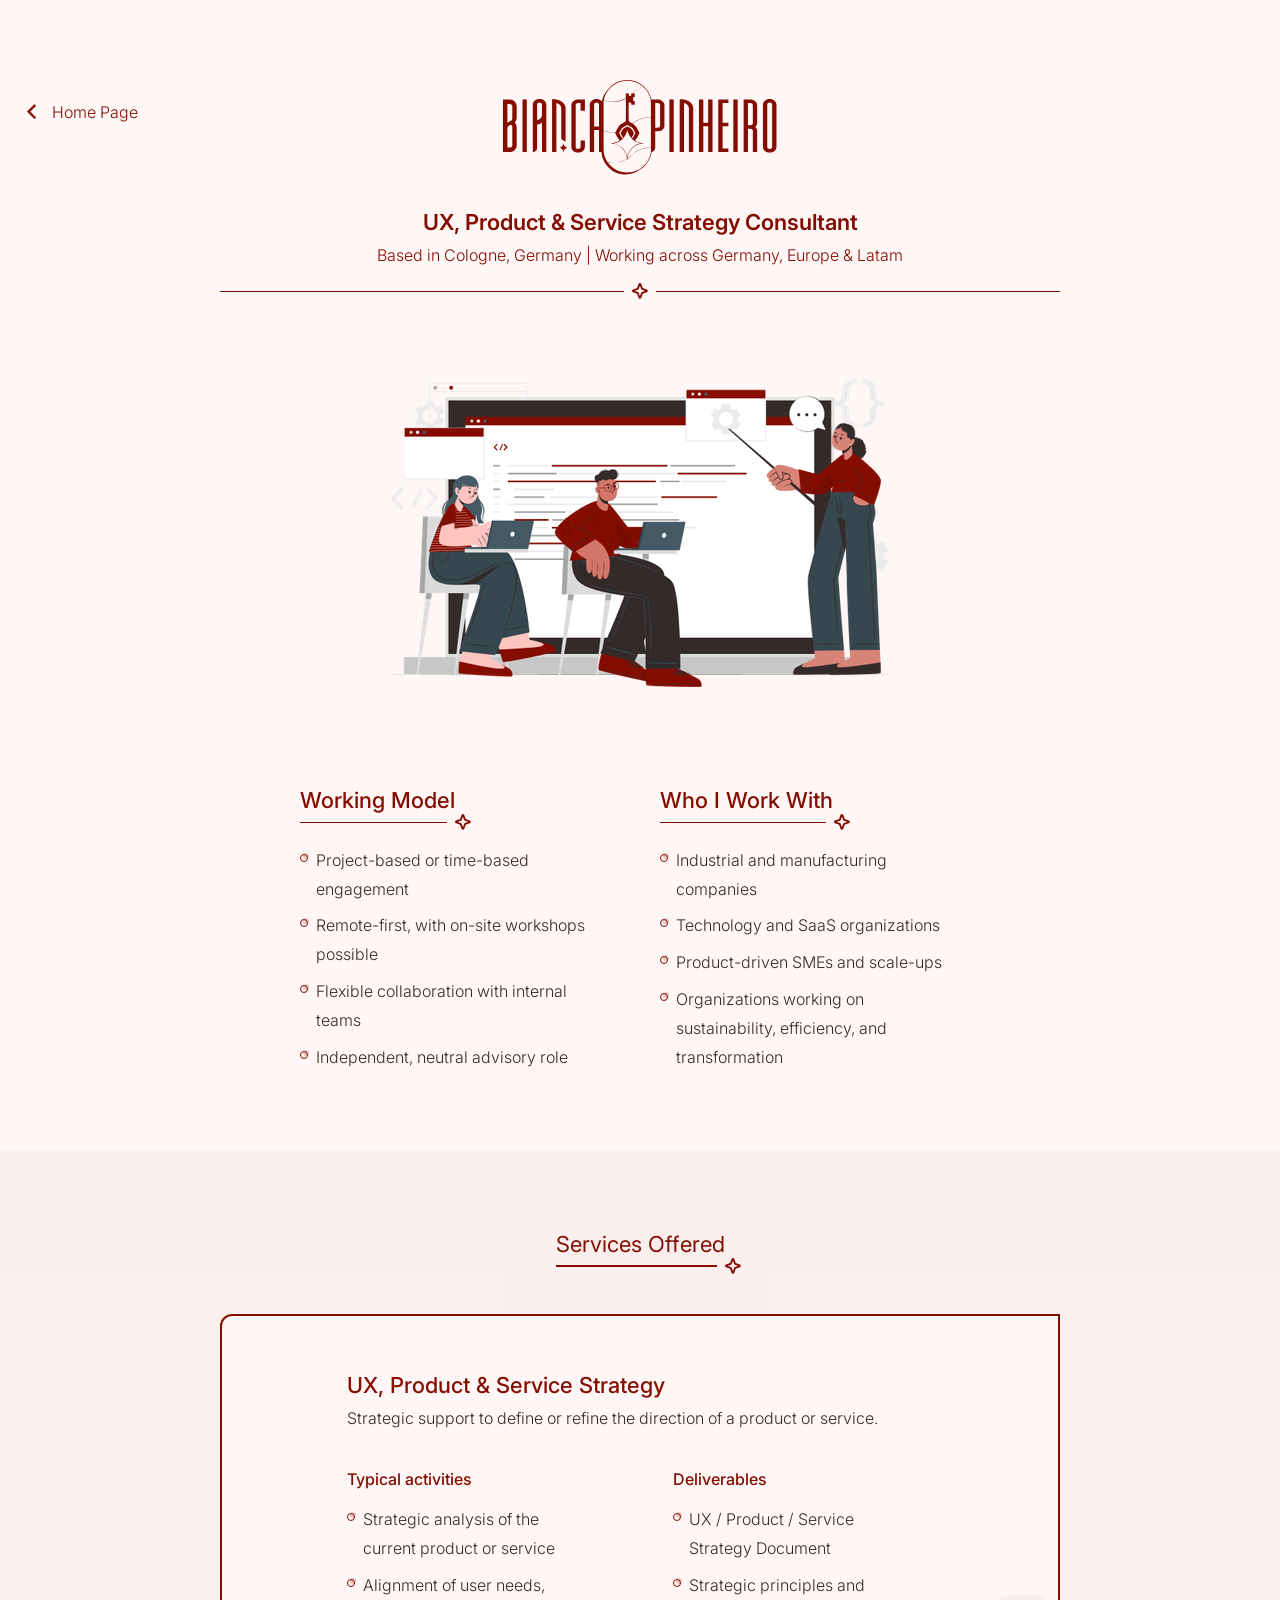
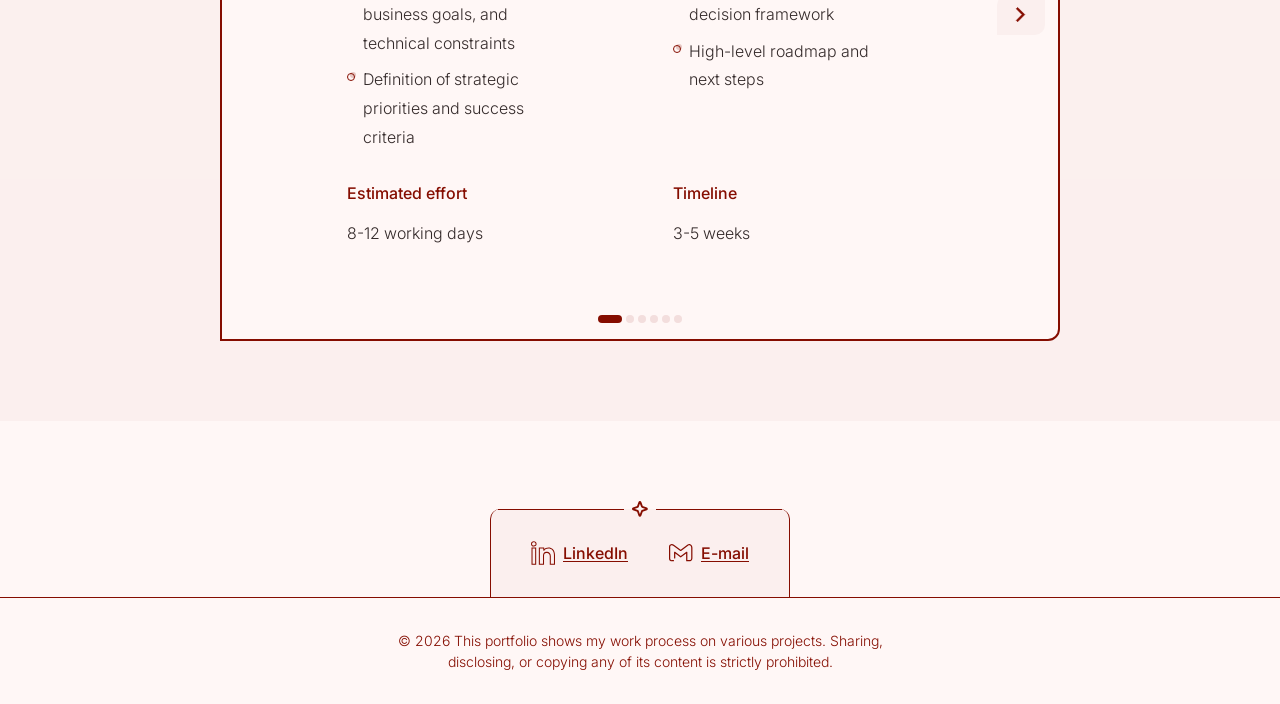
==== commit 39ecb520: "deploy: bipmen/portfolio@8c17bfb26057af2259fd4fbc3501eef2ca21992a" ====
--- a/consulting/index.html
+++ b/consulting/index.html
@@ -1,10 +1,11 @@
-<!DOCTYPE html><html lang="en"> <head><meta charset="UTF-8"><meta name="viewport" content="width=device-width"><link rel="icon" type="image/svg+xml" href="/favicon.svg"><link rel="icon" href="/favicon.ico"><meta name="generator" content="Astro v5.17.3"><meta name="keywords" content="Bianca Pinheiro, Product Design Leader, UX Strategy Consultant, Product Strategy Consultant, Service Design Consultant, Design Leadership, UX Research, Product Design, Design Operations, Design Governance, Design Systems, Product Maturity, Enterprise UX, B2B UX, B2C Product Design, Internal Tools UX, Digital Product Consulting, Complex Systems Design, Independent Consultant, Cologne Germany, Europe LATAM"><meta name="description" content="Bianca Pinheiro is a Product Design Leader and independent UX, Product, and Service Strategy consultant based in Cologne, helping organizations scale digital products, design operations, and decision-making in complex environments."><meta property="og:title" content="Bianca Pinheiro | Consulting"><meta property="og:description" content="Bianca Pinheiro is a Product Design Leader and independent UX, Product, and Service Strategy consultant based in Cologne, helping organizations scale digital products, design operations, and decision-making in complex environments."><meta property="og:image" content="/share.jpg"><meta property="og:type" content="website"><meta name="astro-view-transitions-enabled" content="true"><meta name="astro-view-transitions-fallback" content="animate"><script type="module" src="/assets/ClientRouter.astro_astro_type_script_index_0_lang.CDGfc0hd.js"></script><title>Bianca Pinheiro | Consulting</title><link rel="stylesheet" href="/assets/loot-studios.34UT2iGe.css">
-<style>.divider[data-astro-cid-nedvhkyt]{color:var(--color-brand);display:flex;gap:8px;align-items:center}.divider--light[data-astro-cid-nedvhkyt]{color:var(--color-brand-50)}.divider__line[data-astro-cid-nedvhkyt]{background-color:var(--color-brand);flex:1;height:.5px}.divider__line--light[data-astro-cid-nedvhkyt]{background-color:var(--color-brand-50)}.divider__line--thick[data-astro-cid-nedvhkyt]{height:2px}.section[data-astro-cid-xqj3hrla]{padding:80px var(--layout-side-padding-mobile);position:relative}@media(min-width:920px){.section[data-astro-cid-xqj3hrla]{padding:80px var(--layout-side-padding)}}.section--bg-secondary[data-astro-cid-xqj3hrla]{background-color:var(--color-background-secondary)}.section--no-padding-bottom[data-astro-cid-xqj3hrla]{padding-bottom:0}.section__content[data-astro-cid-xqj3hrla]{margin:0 auto;max-width:var(--layout-max-width)}.section__divider[data-astro-cid-xqj3hrla]{position:absolute;bottom:-8px;left:0;width:100%}.heading[data-astro-cid-lixdxnow]{color:var(--color-brand);font-weight:400;line-height:1.2}.heading--bolder[data-astro-cid-lixdxnow]{font-weight:500}.heading--boldest[data-astro-cid-lixdxnow]{font-weight:600}.heading--center[data-astro-cid-lixdxnow]{margin:0 auto;text-align:center}.heading--divider[data-astro-cid-lixdxnow]{width:max-content}.heading--margin[data-astro-cid-lixdxnow]{margin-bottom:40px}.heading--h1[data-astro-cid-lixdxnow]{font-size:var(--font-size-huge)}.heading--h2[data-astro-cid-lixdxnow],.heading--h3[data-astro-cid-lixdxnow]{font-size:var(--font-size-large)}.heading__divider[data-astro-cid-lixdxnow]{width:110%}
+<!DOCTYPE html><html lang="en"> <head><meta charset="UTF-8"><meta name="viewport" content="width=device-width"><link rel="icon" type="image/svg+xml" href="/favicon.svg"><link rel="icon" href="/favicon.ico"><meta name="generator" content="Astro v5.17.3"><meta name="keywords" content="Bianca Pinheiro, Product Design Leader, UX Strategy Consultant, Product Strategy Consultant, Service Design Consultant, Design Leadership, UX Research, Product Design, Design Operations, Design Governance, Design Systems, Product Maturity, Enterprise UX, B2B UX, B2C Product Design, Internal Tools UX, Digital Product Consulting, Complex Systems Design, Independent Consultant, Cologne Germany, Europe LATAM"><meta name="description" content="Bianca Pinheiro is a Product Design Leader and independent UX, Product, and Service Strategy consultant based in Cologne, helping organizations scale digital products, design operations, and decision-making in complex environments."><meta property="og:title" content="Bianca Pinheiro | Consulting"><meta property="og:description" content="Bianca Pinheiro is a Product Design Leader and independent UX, Product, and Service Strategy consultant based in Cologne, helping organizations scale digital products, design operations, and decision-making in complex environments."><meta property="og:image" content="/share.jpg"><meta property="og:type" content="website"><meta name="astro-view-transitions-enabled" content="true"><meta name="astro-view-transitions-fallback" content="animate"><script type="module" src="/assets/ClientRouter.astro_astro_type_script_index_0_lang.CDGfc0hd.js"></script><title>Bianca Pinheiro | Consulting</title><link rel="stylesheet" href="/assets/loot-studios.DgX0TpjJ.css">
+<style>.divider[data-astro-cid-nedvhkyt]{color:var(--color-brand);display:flex;gap:8px;align-items:center}.divider--light[data-astro-cid-nedvhkyt]{color:var(--color-brand-50)}.divider__line[data-astro-cid-nedvhkyt]{background-color:var(--color-brand);flex:1;height:.5px}.divider__line--light[data-astro-cid-nedvhkyt]{background-color:var(--color-brand-50)}.divider__line--thick[data-astro-cid-nedvhkyt]{height:2px}.section[data-astro-cid-xqj3hrla]{padding:80px var(--layout-side-padding-mobile);position:relative}@media(min-width:1024px){.section[data-astro-cid-xqj3hrla]{padding:80px var(--layout-side-padding)}}.section--secondary[data-astro-cid-xqj3hrla]{background-color:var(--color-background-secondary)}.section--center[data-astro-cid-xqj3hrla]{text-align:center}.section--no-padding-bottom[data-astro-cid-xqj3hrla]{padding-bottom:0}.section__content[data-astro-cid-xqj3hrla]{margin:0 auto;max-width:var(--layout-max-width)}.section__divider[data-astro-cid-xqj3hrla]{position:absolute;bottom:-8px;left:0;width:100%}.heading[data-astro-cid-lixdxnow]{color:var(--color-brand);font-weight:400;line-height:1.2}.heading--bolder[data-astro-cid-lixdxnow]{font-weight:500}.heading--boldest[data-astro-cid-lixdxnow]{font-weight:600}.heading--center[data-astro-cid-lixdxnow]{margin:0 auto;text-align:center}.heading--divider[data-astro-cid-lixdxnow]{width:max-content}.heading--margin[data-astro-cid-lixdxnow]{margin-bottom:40px}.heading--h1[data-astro-cid-lixdxnow]{font-size:var(--font-size-huge)}.heading--h2[data-astro-cid-lixdxnow],.heading--h3[data-astro-cid-lixdxnow]{font-size:var(--font-size-large)}.heading__divider[data-astro-cid-lixdxnow]{width:110%}
 .card[data-astro-cid-hxngzm7p]{border-top-left-radius:var(--border-radius-large);border-bottom-right-radius:var(--border-radius-large);background-color:var(--color-background-primary);border:var(--border-width-large) solid var(--color-brand);padding:16px}.card--center[data-astro-cid-hxngzm7p]{text-align:center}
-.contact__card[data-astro-cid-v2l36zm6]{margin:0 auto;position:relative;width:300px}.contact__top[data-astro-cid-v2l36zm6]{border-radius:var(--border-radius-normal);margin:0 8px -8px}.contact__list[data-astro-cid-v2l36zm6]{background-color:var(--color-background-secondary);border-left:1px solid var(--color-brand);border-right:1px solid var(--color-brand);border-top-left-radius:var(--border-radius-normal);border-top-right-radius:var(--border-radius-normal);display:flex;justify-content:space-between;gap:40px;padding:32px 40px}.contact__item[data-astro-cid-v2l36zm6]{color:var(--color-brand);font-weight:500;text-decoration:underline;text-underline-offset:2px;display:flex;gap:8px;align-items:flex-start;height:100%}.hero__headtitle[data-astro-cid-lojdyfuf]{display:block;margin:0 auto}.hero__image[data-astro-cid-lojdyfuf]{display:block;height:200px;width:280px;margin:80px auto 0}@media(min-width:920px){.hero__image[data-astro-cid-lojdyfuf]{height:unset;width:500px}}.hero__info[data-astro-cid-lojdyfuf]{display:grid;gap:40px;grid-template-columns:repeat(auto-fit,minmax(280px,320px));justify-content:center;margin:100px auto 0}.carousel__content[data-astro-cid-xvyq73xi]{display:flex;gap:24px;align-items:center;justify-content:space-between}.carousel__slides[data-astro-cid-xvyq73xi]{overflow:hidden}.carousel__list[data-astro-cid-xvyq73xi]{display:grid;grid-template-columns:repeat(var(--total-slides),1fr);width:calc(100% * var(--total-slides))}.carousel__control[data-astro-cid-xvyq73xi]{width:45px}.carousel__button[data-astro-cid-xvyq73xi]{border-top-left-radius:var(--border-radius-normal);border-bottom-right-radius:var(--border-radius-normal);background-color:var(--color-background-secondary);color:var(--color-brand);cursor:pointer;display:none;padding:12px 16px}.carousel__slides[data-astro-cid-xvyq73xi]{flex:1}.carousel__indicators[data-astro-cid-xvyq73xi]{display:flex;gap:4px;justify-content:center;margin-top:16px}.services__item[data-astro-cid-b5cvv3qc]{padding:40px}.services__description[data-astro-cid-b5cvv3qc]{margin:8px 0 40px}.services__service[data-astro-cid-b5cvv3qc]{display:grid;gap:32px 40px;grid-template-columns:repeat(2,260px);grid-template-rows:1fr auto;justify-content:space-between}
-.list__divider[data-astro-cid-rlrw54xu]{width:110%}.list__description[data-astro-cid-rlrw54xu]{margin-top:16px;white-space:break-spaces}.list__container[data-astro-cid-rlrw54xu]{display:flex;flex-direction:column;gap:8px;margin-top:16px}.list__description[data-astro-cid-rlrw54xu]~.list__container[data-astro-cid-rlrw54xu]{margin-top:8px}.list__item[data-astro-cid-rlrw54xu]{display:inline-flex;gap:8px;align-items:flex-start;line-height:1.8;max-width:calc(100% - 32px)}.list__bullet[data-astro-cid-rlrw54xu]{border:var(--border-width-small) solid var(--color-brand);border-radius:50%;margin-top:8px;position:relative;height:8px;min-width:8px;width:8px}.list__bullet[data-astro-cid-rlrw54xu]:after{content:"";background-color:var(--color-brand-20);border-radius:50%;display:block;position:absolute;left:2px;bottom:2px;height:100%;width:100%}
+.bullet[data-astro-cid-q3cdvxzb]{border:var(--border-width-small) solid var(--color-brand);border-radius:50%;display:inline-block;margin-top:8px;position:relative;height:8px;min-width:8px;width:8px}.bullet[data-astro-cid-q3cdvxzb]:after{content:"";background-color:var(--color-brand-20);border-radius:50%;display:block;position:absolute;left:2px;bottom:2px;height:100%;width:100%}.list__icon[data-astro-cid-rlrw54xu]{margin-bottom:12px}.list__divider[data-astro-cid-rlrw54xu]{width:110%}.list__description[data-astro-cid-rlrw54xu]{margin-top:16px;white-space:break-spaces}.list__container[data-astro-cid-rlrw54xu]{display:flex;flex-direction:column;gap:8px;margin-top:16px}.list__container--background[data-astro-cid-rlrw54xu]{border-top-left-radius:var(--border-radius-normal);border-bottom-right-radius:var(--border-radius-normal);background-color:var(--color-background-primary);padding:4px}.list__container--compact[data-astro-cid-rlrw54xu]{gap:2px;margin-top:8px}.list__description[data-astro-cid-rlrw54xu]~.list__container[data-astro-cid-rlrw54xu]{margin-top:8px}.list__item[data-astro-cid-rlrw54xu]{display:inline-flex;gap:8px;align-items:flex-start;line-height:1.8;max-width:calc(100% - 32px)}.list__item--compact[data-astro-cid-rlrw54xu]{line-height:1.6}
+.contact__card[data-astro-cid-v2l36zm6]{margin:0 auto;position:relative;width:300px}.contact__top[data-astro-cid-v2l36zm6]{border-radius:var(--border-radius-normal);margin:0 8px -8px}.contact__list[data-astro-cid-v2l36zm6]{background-color:var(--color-background-secondary);border-left:1px solid var(--color-brand);border-right:1px solid var(--color-brand);border-top-left-radius:var(--border-radius-normal);border-top-right-radius:var(--border-radius-normal);display:flex;justify-content:space-between;gap:40px;padding:32px 40px}.contact__item[data-astro-cid-v2l36zm6]{color:var(--color-brand);font-weight:500;text-decoration:underline;text-underline-offset:2px;display:flex;gap:8px;align-items:flex-start;height:100%}.hero__headtitle[data-astro-cid-lojdyfuf]{display:block;margin:0 auto}.hero__image[data-astro-cid-lojdyfuf]{display:block;height:auto;width:280px;margin:80px auto 0;max-width:90%}@media(min-width:1024px){.hero__image[data-astro-cid-lojdyfuf]{width:500px}}.hero__info[data-astro-cid-lojdyfuf]{display:grid;gap:40px;grid-template-columns:repeat(auto-fit,minmax(280px,320px));justify-content:center;margin:100px auto 0}.services__item[data-astro-cid-b5cvv3qc]{padding:20px 8px}@media(min-width:1024px){.services__item[data-astro-cid-b5cvv3qc]{padding:40px}}.services__description[data-astro-cid-b5cvv3qc]{margin:8px 0 40px}.services__service[data-astro-cid-b5cvv3qc]{display:grid;gap:32px 40px;grid-template-columns:repeat(auto-fit,260px);grid-template-rows:1fr auto;justify-content:space-between}
+.carousel__content[data-astro-cid-xvyq73xi]{display:flex;gap:8px;align-items:center;justify-content:space-between}@media(min-width:1024px){.carousel__content[data-astro-cid-xvyq73xi]{gap:24px}}.carousel__slides[data-astro-cid-xvyq73xi]{overflow:hidden}.carousel__list[data-astro-cid-xvyq73xi]{display:grid;grid-template-columns:repeat(var(--total-slides),1fr);width:calc(100% * var(--total-slides))}.carousel__control[data-astro-cid-xvyq73xi]{width:45px}.carousel__button[data-astro-cid-xvyq73xi]{border-top-left-radius:var(--border-radius-normal);border-bottom-right-radius:var(--border-radius-normal);background-color:var(--color-background-secondary);color:var(--color-brand);cursor:pointer;display:none;padding:8px}@media(min-width:1024px){.carousel__button[data-astro-cid-xvyq73xi]{padding:12px 16px}}.carousel__slides[data-astro-cid-xvyq73xi]{flex:1}.carousel__indicators[data-astro-cid-xvyq73xi]{display:flex;gap:4px;justify-content:center;margin-top:16px}
 .headtitle__image[data-astro-cid-jmfhnrfj]{display:inline-block;height:95px;margin-bottom:24px}.headtitle__image--small[data-astro-cid-jmfhnrfj]{height:72px}.headtitle__location[data-astro-cid-jmfhnrfj]{color:var(--color-brand);margin:8px 0 16px;text-align:center}
-</style></head> <body> <script type="module">class t extends HTMLElement{button;dialog;activeClass="menu__button--active";constructor(){super(),this.button=this.querySelector(".menu__button"),this.dialog=this.querySelector(".menu__dialog"),this.addEventListener("click",()=>{this.dialog.open?(this.button.classList.remove(this.activeClass),this.dialog.close()):(this.button.classList.add(this.activeClass),this.dialog.showModal())})}}customElements.define("hamburger-el",t);</script> <Hamburger-El data-astro-cid-jqpvwz3q="true" class="menu__hamburger menu__hamburger--single">  <nav class="nav" data-astro-cid-6kfx2g4n> <ul class="nav__list" data-astro-cid-6kfx2g4n> <li data-astro-cid-6kfx2g4n> <a href="/" class="nav__link" data-astro-cid-6kfx2g4n> <div class="icon icon--s" aria-hidden="true" data-astro-cid-fq7qby27> <svg class="icon__image icon__image--s" data-astro-cid-fq7qby27> <use href="/assets/sprite.DPtApaEB.svg#arrow-left" data-astro-cid-fq7qby27></use> </svg> </div>  Home Page </a> </li> </ul> </nav>  </Hamburger-El> <aside class="menu__aside" data-astro-cid-jqpvwz3q> <nav class="nav" data-astro-cid-6kfx2g4n> <ul class="nav__list" data-astro-cid-6kfx2g4n> <li data-astro-cid-6kfx2g4n> <a href="/" class="nav__link" data-astro-cid-6kfx2g4n> <div class="icon icon--s" aria-hidden="true" data-astro-cid-fq7qby27> <svg class="icon__image icon__image--s" data-astro-cid-fq7qby27> <use href="/assets/sprite.DPtApaEB.svg#arrow-left" data-astro-cid-fq7qby27></use> </svg> </div>  Home Page </a> </li> </ul> </nav>  </aside>  <main>  <section class="section" data-astro-cid-xqj3hrla> <div class="section__content" data-astro-cid-xqj3hrla>  <h1 class="heading heading--h1 heading--center" data-astro-cid-lixdxnow> <svg width="274" height="95" viewBox="0 0 274 95" fill="none" data-astro-cid-jmfhnrfj="true" class="headtitle__image">
+</style></head> <body> <script type="module">class t extends HTMLElement{button;dialog;activeClass="menu__button--active";constructor(){super(),this.button=this.querySelector(".menu__button"),this.dialog=this.querySelector(".menu__dialog"),this.addEventListener("click",()=>{this.dialog.open?(this.button.classList.remove(this.activeClass),this.dialog.close()):(this.button.classList.add(this.activeClass),this.dialog.showModal())})}}customElements.define("hamburger-el",t);</script> <Hamburger-El data-astro-cid-jqpvwz3q="true" class="menu__hamburger menu__hamburger--single">  <nav class="nav" data-astro-cid-6kfx2g4n> <ul class="nav__list" data-astro-cid-6kfx2g4n> <li data-astro-cid-6kfx2g4n> <a href="/" class="nav__link" data-astro-cid-6kfx2g4n> <div class="icon  icon--s" aria-hidden="true" data-astro-cid-6kfx2g4n="true" data-astro-cid-fq7qby27> <svg class="icon__image icon__image--s" data-astro-cid-fq7qby27> <use href="/assets/sprite.DRo2ry-S.svg#arrow-left" data-astro-cid-fq7qby27></use> </svg> </div>  Home Page </a> </li> </ul> </nav>  </Hamburger-El> <aside class="menu__aside" data-astro-cid-jqpvwz3q> <nav class="nav" data-astro-cid-6kfx2g4n> <ul class="nav__list" data-astro-cid-6kfx2g4n> <li data-astro-cid-6kfx2g4n> <a href="/" class="nav__link" data-astro-cid-6kfx2g4n> <div class="icon  icon--s" aria-hidden="true" data-astro-cid-6kfx2g4n="true" data-astro-cid-fq7qby27> <svg class="icon__image icon__image--s" data-astro-cid-fq7qby27> <use href="/assets/sprite.DRo2ry-S.svg#arrow-left" data-astro-cid-fq7qby27></use> </svg> </div>  Home Page </a> </li> </ul> </nav>  </aside>  <main>  <section class="section section--primary" data-astro-cid-xqj3hrla> <div class="section__content" data-astro-cid-xqj3hrla>  <h1 class="heading heading--h1  heading--center" data-astro-cid-jmfhnrfj="true" data-astro-cid-lixdxnow> <svg width="274" height="95" viewBox="0 0 274 95" fill="none" data-astro-cid-jmfhnrfj="true" class="headtitle__image">
 <path d="M141.583 85.1027L140.72 85.9641L141.045 86.2892L141.908 85.4278L141.583 85.1027Z" fill="#850D00" />
 <path d="M148.69 21.3265C148.535 20.1514 148.299 18.9907 147.976 17.8587C147.366 15.6982 146.456 13.6239 145.268 11.6961C144.266 10.0671 143.065 8.55013 141.704 7.18831C141.701 7.18544 141.698 7.18257 141.695 7.1797C141.629 7.11362 141.563 7.04754 141.496 6.98433C136.876 2.47655 130.782 0 124.311 0C120.33 0 116.378 0.971083 112.88 2.81269C110.946 3.824 109.146 5.09962 107.534 6.60509C107.103 7.00731 106.723 7.38943 106.368 7.77154C106.282 7.86348 106.196 7.95541 106.118 8.04448C105.98 8.19388 105.845 8.34902 105.706 8.50703C105.603 8.6277 105.496 8.75412 105.393 8.87766C105.378 8.89489 105.367 8.90926 105.355 8.9265C105.352 8.92937 105.352 8.92937 105.349 8.93512C105.349 8.93512 105.349 8.93512 105.347 8.93799C105.148 9.13335 104.955 9.33447 104.768 9.53558L104.826 9.59017C104.785 9.64475 104.748 9.69359 104.708 9.74531C104.595 9.89183 104.486 10.0412 104.376 10.1878C104.31 10.2797 104.244 10.3745 104.178 10.4664L103.939 10.8112C103.93 10.8256 103.919 10.8371 103.913 10.8543C103.91 10.8572 103.907 10.8629 103.904 10.8687C101.826 13.3883 100.249 16.336 99.3245 19.5624C99.3014 19.6371 99.2813 19.7118 99.2611 19.7865C98.6941 21.8379 98.3889 23.9984 98.3889 26.2307V49.6919V49.9476V70.3087C98.3889 74.2994 99.3561 78.063 101.072 81.3814C101.124 81.4819 101.175 81.5825 101.23 81.6831C102.361 83.8033 103.801 85.734 105.488 87.4176C109.834 91.7588 115.825 94.4565 122.449 94.5054C128.246 94.5485 133.592 92.4914 137.789 89.0552C137.795 89.0524 137.8 89.0495 137.806 89.0409C137.832 89.0208 137.861 89.0035 137.884 88.9863C138.088 88.8484 138.293 88.7076 138.485 88.564C138.641 88.4548 138.796 88.3399 138.946 88.2249C139.058 88.1387 139.171 88.0526 139.277 87.9692C139.608 87.7107 139.945 87.432 140.279 87.1447C140.411 87.0298 140.544 86.9148 140.688 86.7884L140.716 86.7568C140.852 86.6361 140.987 86.5097 141.119 86.3833C141.404 86.1161 141.692 85.8288 141.997 85.5071C143.204 84.2429 144.28 82.8495 145.198 81.3584C145.224 81.3182 145.247 81.2808 145.27 81.2406C145.504 80.8556 145.737 80.4477 145.967 80.0282C146.514 79.0054 146.992 77.9424 147.395 76.842C147.582 76.3335 147.752 75.8135 147.904 75.2934C148.339 73.8081 148.635 72.2882 148.785 70.7655C148.788 70.7339 148.791 70.7023 148.794 70.6736C148.866 69.9094 148.903 69.1222 148.903 68.3378V67.8236V67.5937V37.2574V37.0305V24.5472C148.9 23.464 148.831 22.3895 148.69 21.3265ZM113.199 3.42465C116.599 1.63763 120.442 0.689527 124.311 0.689527C130.454 0.689527 136.243 2.98508 140.693 7.17395C136.468 8.21111 132.455 10.3056 129.078 13.4515H128.623C128.402 13.4515 128.223 13.6296 128.223 13.8509V14.911C128.223 15.454 127.783 15.8936 127.239 15.8936H126.896C126.338 15.8936 125.889 15.4282 125.912 14.8708C125.929 14.4801 125.946 14.0893 125.966 13.7015C125.966 13.5636 125.851 13.4544 125.71 13.4544H122.921C122.78 13.4544 122.664 13.5636 122.664 13.7015C122.722 15.2328 122.771 16.79 122.811 18.3701C116.075 22.1913 107.981 22.7917 100.818 20.1629C100.842 20.0307 100.867 19.9015 100.893 19.7779C100.913 19.6687 100.937 19.5624 100.96 19.4533L100.968 19.4159C101.006 19.2493 101.043 19.0798 101.086 18.9074C101.126 18.7379 101.167 18.5713 101.213 18.4046C101.245 18.284 101.279 18.169 101.316 18.0311C101.337 17.9478 101.363 17.8616 101.391 17.7725C101.435 17.6174 101.483 17.4651 101.535 17.2985C101.573 17.1836 101.607 17.0715 101.648 16.9566C101.668 16.8963 101.688 16.8388 101.708 16.7814C101.763 16.6262 101.817 16.4682 101.875 16.3131C101.93 16.1694 101.981 16.0229 102.048 15.8677C102.059 15.8333 102.074 15.7988 102.085 15.7672C102.148 15.612 102.212 15.4569 102.281 15.2989C102.33 15.1753 102.384 15.0547 102.448 14.9139C102.477 14.8449 102.508 14.776 102.546 14.6955C102.603 14.5663 102.661 14.437 102.724 14.3077C102.79 14.1726 102.854 14.0405 102.929 13.894C102.949 13.8451 102.972 13.802 103 13.7503C103.07 13.6124 103.139 13.4774 103.216 13.3423C103.372 13.0407 103.542 12.7448 103.714 12.4546L103.729 12.4345C103.743 12.4086 103.755 12.3885 103.772 12.3655L103.786 12.3454C103.853 12.2305 103.922 12.1156 104.002 11.9863C104.02 11.9604 104.034 11.9317 104.06 11.8943C104.115 11.811 104.169 11.7248 104.224 11.6386L104.325 11.4835C104.385 11.3916 104.448 11.2967 104.512 11.2019L104.598 11.0755C104.61 11.0612 104.621 11.0439 104.641 11.0152L104.742 10.8715C104.808 10.7796 104.869 10.6877 104.938 10.5986C105.041 10.4549 105.148 10.3113 105.26 10.1676C105.367 10.024 105.476 9.88322 105.588 9.74244C105.701 9.60453 105.813 9.46375 105.928 9.32872C106.032 9.20518 106.135 9.08451 106.236 8.96385C106.368 8.81445 106.504 8.66218 106.639 8.50991C106.714 8.42372 106.795 8.33753 106.878 8.25134C107.223 7.88072 107.595 7.50722 108.012 7.11649C109.57 5.6455 111.32 4.40722 113.199 3.42465ZM132.397 52.9872C130.943 55.8919 130.273 57.2278 129.115 58.265C128.905 58.0495 128.701 57.8312 128.508 57.6071C128.476 57.5697 128.445 57.5353 128.416 57.4979C129.294 56.6561 129.85 55.5442 130.998 53.2573C128.767 48.8099 128.767 48.8099 124.311 46.5833C119.852 48.8099 119.852 48.8099 117.627 53.2573C118.775 55.5557 119.334 56.6676 120.218 57.5094C120.189 57.5467 120.157 57.5812 120.125 57.6186C119.93 57.8427 119.728 58.061 119.518 58.2736C118.355 57.2365 117.687 55.9005 116.228 52.9872C118.922 47.6061 118.922 47.6061 124.311 44.9169C129.703 47.6089 129.703 47.6089 132.397 52.9872ZM122.794 40.1419V40.1621C122.759 41.0843 122.201 41.906 121.381 42.3312C116.334 44.9485 115.69 45.9397 112.552 52.1943C108.464 52.6109 104.293 52.0736 100.415 50.5739V24.5472C100.415 24.3202 100.418 24.0903 100.427 23.8576C100.43 23.6967 100.436 23.5387 100.444 23.375C100.482 22.6193 100.554 21.8695 100.66 21.1311C100.68 20.999 100.698 20.8639 100.723 20.726C100.741 20.6111 100.761 20.5048 100.778 20.3956C103.709 21.4673 106.795 22.0045 109.88 22.0045C114.354 22.0045 118.819 20.8812 122.82 18.6345C122.984 25.3631 122.995 32.5313 122.794 40.1419ZM104.8 82.3984C104.463 81.9215 104.158 81.4618 103.87 80.9878C103.772 80.8269 103.674 80.6574 103.579 80.4965C103.283 79.9794 103.009 79.4622 102.77 78.9623C102.618 78.6463 102.459 78.3015 102.292 77.905C101.046 74.9659 100.415 71.8429 100.415 68.6194V50.8124C103.452 51.9759 106.665 52.5563 109.878 52.5563C110.73 52.5563 111.582 52.5132 112.431 52.4328C112.342 52.6138 112.25 52.7976 112.155 52.9872C113.044 54.7657 113.741 56.1562 114.368 57.2824C115.166 58.7161 115.859 59.7216 116.711 60.572C116.044 61.0059 115.338 61.3909 114.61 61.7213C112.514 62.6694 110.275 63.1491 107.955 63.1491V63.6088C116.524 63.6088 123.554 70.3087 124.063 78.7353C118.289 82.4559 111.343 83.6798 104.8 82.3984ZM110.724 63.379C112.126 63.1463 113.49 62.7297 114.797 62.1378C115.577 61.7845 116.337 61.3679 117.051 60.8967C117.097 60.868 117.14 60.8392 117.184 60.8105C117.572 60.5548 117.955 60.2732 118.318 59.9802C118.793 59.6067 119.256 59.1959 119.691 58.7563C119.751 58.696 119.812 58.6356 119.869 58.5724C120.082 58.3569 120.284 58.1357 120.477 57.9116C120.505 57.88 120.531 57.8455 120.56 57.8139C122.538 55.5213 123.825 52.7689 124.323 49.8154C124.818 52.766 126.102 55.5126 128.073 57.8024C128.099 57.8369 128.128 57.8685 128.157 57.9001C128.353 58.1271 128.554 58.3483 128.764 58.5609C128.828 58.6241 128.891 58.6873 128.954 58.7505C129.389 59.1844 129.847 59.5923 130.316 59.963C130.676 60.2531 131.056 60.5347 131.447 60.7933C131.49 60.8249 131.536 60.8536 131.582 60.8823C132.296 61.3564 133.053 61.773 133.831 62.1235C135.14 62.7182 136.505 63.1377 137.913 63.3732C134.536 63.9364 131.424 65.5309 128.954 67.9959C126.482 70.461 124.887 73.5696 124.323 76.9426C123.151 70.0243 117.664 64.5454 110.724 63.379ZM148.212 68.3321C148.212 69.0963 148.175 69.8577 148.106 70.6018C148.1 70.6564 148.097 70.7052 148.089 70.7598C147.942 72.2164 147.657 73.6731 147.239 75.0923C146.995 75.9313 146.701 76.7558 146.364 77.5631C146.062 78.2929 145.725 79.0025 145.354 79.6949C145.308 79.7811 145.262 79.8644 145.216 79.9477C145.037 80.2695 144.859 80.5827 144.677 80.8786C143.768 82.3697 142.7 83.766 141.494 85.0273C141.197 85.3404 140.918 85.6162 140.642 85.8748C140.506 86.0041 140.368 86.1334 140.23 86.2569L140.204 86.2828C140.083 86.3919 139.959 86.504 139.83 86.6132C139.504 86.8976 139.176 87.1677 138.851 87.4205C138.747 87.5067 138.638 87.5871 138.534 87.6647C138.388 87.7739 138.238 87.8859 138.082 87.9951C137.89 88.1359 137.697 88.2709 137.495 88.4059C137.42 88.4548 137.348 88.5036 137.274 88.5553L137.207 88.6013C137.19 88.6099 137.17 88.6214 137.153 88.6329L137.112 88.6588C136.977 88.745 136.839 88.834 136.698 88.9202C136.548 89.0121 136.393 89.1098 136.246 89.1931L136.18 89.2305C136.05 89.3052 135.921 89.3799 135.788 89.4546C135.592 89.5666 135.391 89.6758 135.181 89.785C135.04 89.8597 134.899 89.9315 134.749 90.0033C134.634 90.0637 134.516 90.1211 134.389 90.1815C134.274 90.2361 134.159 90.2906 134.044 90.3424L134.021 90.351C133.98 90.3711 133.94 90.3912 133.897 90.4113L133.865 90.4257C133.796 90.4573 133.721 90.4889 133.638 90.5234C133.503 90.5837 133.364 90.6383 133.218 90.7015C133.094 90.7561 132.967 90.8049 132.84 90.8538L132.607 90.9457C132.507 90.983 132.403 91.0204 132.288 91.0635C132.219 91.0894 132.144 91.1152 132.072 91.1382L132.023 91.1554C131.873 91.21 131.721 91.2617 131.559 91.3134C131.439 91.3508 131.321 91.391 131.197 91.4284L131.165 91.4399C131.122 91.4542 131.079 91.4657 131.024 91.483C130.912 91.5174 130.797 91.5519 130.661 91.5864C130.627 91.5979 130.595 91.6065 130.563 91.618L130.52 91.6323C130.365 91.6754 130.212 91.7128 130.06 91.7501L129.985 91.7703C129.87 91.8019 129.752 91.8306 129.631 91.8564C129.55 91.8766 129.467 91.8967 129.386 91.9139C129.274 91.9398 129.159 91.9628 129.029 91.9886C128.974 92.003 128.925 92.0145 128.851 92.0259C128.741 92.0489 128.635 92.0691 128.508 92.092C128.442 92.1064 128.373 92.1179 128.295 92.1294C128.125 92.161 127.953 92.1897 127.78 92.2156C127.65 92.2357 127.521 92.2529 127.38 92.2702C127.305 92.2817 127.227 92.2903 127.141 92.3018L126.974 92.3219C126.841 92.3362 126.706 92.3535 126.568 92.365C125.759 92.4454 124.936 92.4828 124.121 92.4741C117.808 92.4311 111.872 89.9487 107.405 85.4898C106.861 84.9468 106.343 84.378 105.862 83.7947C105.597 83.4729 105.364 83.177 105.154 82.8926C105.099 82.8208 105.044 82.7461 104.993 82.6714C106.605 82.973 108.237 83.1224 109.872 83.1224C114.817 83.1224 119.763 81.7463 124.072 78.9968C124.084 79.2352 124.089 79.4737 124.089 79.715H124.55C124.55 79.3617 124.561 79.0111 124.585 78.6635C125.969 77.7355 127.285 76.661 128.508 75.44L128.574 75.3739C133.954 70.0042 141.134 67.4731 148.209 67.7833V68.3321H148.212ZM148.212 67.5506C141.076 67.2375 133.839 69.7945 128.413 75.2073L128.347 75.2733C127.178 76.4398 125.926 77.4712 124.608 78.3676C124.921 74.5723 126.551 71.0442 129.277 68.3235C132.328 65.2809 136.378 63.606 140.688 63.606V63.1463C138.362 63.1463 136.119 62.6636 134.021 61.7098C133.295 61.3822 132.59 60.9973 131.922 60.5606C132.774 59.7101 133.465 58.7017 134.265 57.2652C134.268 57.2623 134.268 57.2623 134.268 57.2623C134.896 56.139 135.587 54.757 136.473 52.9844C133.632 47.313 132.783 45.6179 129.737 43.716C134.965 39.0904 141.635 36.9242 148.212 37.2143V67.5506ZM129.536 43.5925C128.877 43.1902 128.114 42.7765 127.213 42.3111C126.398 41.8887 125.842 41.0728 125.802 40.1563C125.799 40.1448 125.799 40.1362 125.799 40.1247C125.627 35.0078 125.652 26.2997 125.667 23.3922C125.67 22.8521 126.11 22.4154 126.651 22.4154H127.236C127.78 22.4154 128.22 22.8549 128.22 23.3979V24.4552C128.22 24.6764 128.399 24.8574 128.623 24.8574H131.346C131.565 24.8574 131.744 24.6793 131.744 24.4581V21.3696C131.744 21.1742 131.585 21.0162 131.392 21.0162H130.457C130.238 21.0162 130.06 20.8381 130.06 20.6197V17.6864C130.06 17.4651 130.238 17.287 130.46 17.287H131.395C131.591 17.287 131.747 17.1319 131.747 16.9365V13.848C131.747 13.6296 131.568 13.4515 131.349 13.4515H129.418C132.766 10.3917 136.729 8.36338 140.892 7.36357C141.001 7.467 141.108 7.57043 141.214 7.67673C142.539 8.99832 143.707 10.4722 144.68 12.0552V12.0581C146.428 14.888 147.55 18.0426 147.996 21.3265C148.14 22.3895 148.212 23.464 148.212 24.5443V36.9874C141.557 36.7001 134.815 38.9008 129.536 43.5925Z" fill="#850D00" />
 <path d="M60.4945 63.1434C60.4945 65.709 58.4104 67.7891 55.8398 67.7891C58.4104 67.7891 60.4945 69.8692 60.4945 72.4348C60.4945 69.8692 62.5787 67.7891 65.1493 67.7891C62.5787 67.792 60.4945 65.7119 60.4945 63.1434Z" fill="#850D00" />
@@ -23,12 +24,12 @@
 <path d="M266.706 18.9447C263.009 18.9447 259.941 21.496 259.941 24.5701V66.8869C259.941 69.964 263.009 72.5123 266.706 72.5123C270.405 72.5123 273.47 69.9611 273.47 66.8869V24.573C273.47 21.496 270.405 18.9447 266.706 18.9447ZM269.138 66.8898C269.138 68.0161 268.056 68.9153 266.703 68.9153C265.35 68.9153 264.267 68.0161 264.267 66.8898V24.573C264.267 23.4496 265.35 22.5504 266.703 22.5504C268.056 22.5504 269.138 23.4496 269.138 24.573V66.8898Z" fill="#850D00" />
 <path d="M43.2889 24.2857C43.2861 24.1909 43.2745 24.0932 43.263 24.0013C43.2544 23.9122 43.24 23.8231 43.2227 23.737C43.2198 23.7226 43.2199 23.7111 43.217 23.6967C43.1997 23.6105 43.1796 23.5301 43.1623 23.4439C43.1162 23.2629 43.0586 23.0848 42.9953 22.9095C42.9665 22.8348 42.9349 22.7573 42.9032 22.6826C42.9003 22.6739 42.8946 22.6596 42.8859 22.6452C42.8485 22.559 42.8053 22.4786 42.765 22.3924C42.7247 22.3177 42.6844 22.2372 42.6441 22.1654C42.6412 22.1597 42.6355 22.151 42.6297 22.1453C42.5837 22.0649 42.5376 21.9902 42.4858 21.9155C42.4253 21.8206 42.3563 21.723 42.2872 21.6282C42.2267 21.5477 42.1663 21.4701 42.1001 21.3897C42.0396 21.3179 41.9792 21.246 41.9043 21.1713C41.8554 21.1139 41.8007 21.0564 41.746 21.0047C41.6049 20.8553 41.4495 20.7174 41.2883 20.5852C41.2365 20.5421 41.1818 20.4991 41.13 20.4588C41.0638 20.4042 40.9947 20.3525 40.9227 20.3037C40.7701 20.1916 40.6089 20.0853 40.442 19.9877C40.3758 19.9474 40.3067 19.9072 40.2376 19.8727C40.1743 19.8354 40.1109 19.8038 40.0447 19.7693C39.9526 19.7205 39.8605 19.6745 39.7655 19.6314C39.7626 19.6285 39.7597 19.6257 39.7511 19.6257C39.6475 19.5797 39.5438 19.5337 39.4373 19.4935C39.3567 19.4619 39.279 19.4303 39.1984 19.4044C39.1754 19.3958 39.1523 19.3843 39.1293 19.3786C39.0602 19.3527 38.9911 19.3297 38.9221 19.3096C38.8616 19.2895 38.8069 19.2694 38.7465 19.2579C38.6774 19.2349 38.6112 19.2148 38.5421 19.1976C38.4356 19.1717 38.3262 19.1459 38.2197 19.1171C38.093 19.0913 37.9663 19.0683 37.8368 19.0453C37.8051 19.0424 37.7735 19.0367 37.7447 19.0309C37.6526 19.0137 37.5605 19.0051 37.4683 18.9936C37.4252 18.9878 37.382 18.9792 37.3388 18.9792C37.2179 18.962 37.0941 18.9562 36.9732 18.9505C36.8322 18.9419 36.6882 18.9361 36.5443 18.9361C36.4407 18.9361 36.3428 18.939 36.2449 18.9419C36.1643 18.9447 36.0866 18.9476 36.0117 18.9562C35.9398 18.9591 35.8707 18.9649 35.8016 18.9735C35.7152 18.9792 35.6289 18.9907 35.5454 18.9993C35.5281 19.0022 35.5166 19.0022 35.4994 19.0051C35.4274 19.0137 35.3554 19.0252 35.2806 19.0367C35.2201 19.0453 35.1597 19.0568 35.0992 19.0683C35.0791 19.0683 35.0589 19.074 35.0359 19.0769C34.961 19.0941 34.8804 19.1085 34.8056 19.1257C34.4256 19.2119 34.0572 19.324 33.706 19.4619C33.6369 19.4906 33.5678 19.5194 33.5016 19.5481C33.3461 19.6142 33.1964 19.6831 33.0554 19.7549C32.9949 19.7837 32.9374 19.8153 32.8798 19.8469C32.8251 19.8756 32.7704 19.9072 32.7186 19.9388C32.5603 20.0279 32.4077 20.1227 32.2638 20.2261C32.2609 20.2261 32.258 20.2261 32.2551 20.2319C32.091 20.3468 31.9327 20.4646 31.7802 20.591C31.7715 20.5996 31.76 20.6082 31.7514 20.6168C31.6708 20.6829 31.593 20.7519 31.5182 20.8237C31.4434 20.8927 31.3656 20.9645 31.2965 21.0421C31.2246 21.1168 31.1555 21.1915 31.0864 21.269C31.026 21.338 30.9684 21.4069 30.9137 21.4759C30.8907 21.4989 30.8734 21.5219 30.8619 21.5448C30.8043 21.6109 30.7554 21.6799 30.7093 21.7488C30.6517 21.8235 30.5999 21.904 30.551 21.9815C30.4819 22.0907 30.4186 22.1999 30.3639 22.3148C30.3322 22.3665 30.3034 22.4211 30.2775 22.4757C30.2458 22.5418 30.2142 22.6079 30.1854 22.6768C30.1537 22.7458 30.1249 22.8176 30.099 22.8923C30.0962 22.8952 30.0933 22.9009 30.0933 22.9095C30.0645 22.9814 30.0386 23.0532 30.0127 23.1307C30.004 23.1595 29.9925 23.194 29.9839 23.2256C29.9637 23.2888 29.9465 23.3548 29.9321 23.4181C29.9263 23.441 29.9177 23.464 29.9148 23.4899C29.8975 23.5588 29.8831 23.6278 29.8716 23.6967C29.8687 23.7111 29.8659 23.7226 29.8659 23.737C29.8486 23.8203 29.8371 23.9007 29.8256 23.9869C29.8198 24.0329 29.8112 24.0817 29.8083 24.1277C29.8054 24.1507 29.8054 24.1737 29.8025 24.1966V24.2139C29.8025 24.2225 29.7997 24.234 29.7997 24.2426V24.2685C29.7939 24.3604 29.791 24.461 29.791 24.5558V71.9751C30.9856 71.9751 32.068 71.4896 32.851 70.711C33.634 69.9266 34.1234 68.8464 34.1234 67.6541V51.9472H34.1147L34.1234 44.7589V44.5032C36.219 44.3107 37.9001 43.6068 38.9739 42.1559C38.9825 42.1588 38.9796 42.1588 38.9911 42.1617V71.9895H43.3235V24.573C43.3005 24.4782 43.2947 24.3805 43.2889 24.2857ZM38.9681 34.9791C38.9681 36.3725 38.4039 37.6338 37.4885 38.5474C36.6134 39.4179 35.4216 39.9696 34.1003 40.0127V24.5701C34.1003 23.4468 35.1798 22.5475 36.5328 22.5475C37.8857 22.5475 38.9652 23.4468 38.9652 24.5701V34.9791H38.9681Z" fill="#850D00" />
 <path d="M13.6965 26.3658C13.6965 22.628 10.5934 19.5309 6.84827 19.5309C3.10317 19.5309 0 19.5309 0 19.5309V71.9895C0 71.9895 3.10605 71.9895 6.84827 71.9895C10.5934 71.9895 13.6965 68.8924 13.6965 65.1545V47.0602C13.6965 45.1439 12.784 43.5953 11.7794 42.4116C12.9654 41.2251 13.6965 39.6765 13.6965 37.7631V26.3658ZM9.31527 65.1574C9.31527 66.5164 8.21275 67.6167 6.85115 67.6167H4.38704V48.9535C4.38704 47.5716 5.20745 45.8047 6.50572 45.322C6.55177 45.3048 6.59495 45.2933 6.63238 45.2818C7.57369 45.0261 9.31814 44.5377 9.31814 47.066V65.1574H9.31527ZM9.31527 37.7688C9.31527 38.9985 8.80287 40.4838 7.5996 40.9838C7.57657 40.9924 7.55354 41.001 7.53051 41.0125C6.42512 41.4348 5.36866 41.9778 4.38704 42.6329V23.9065H6.85115C8.20987 23.9065 9.31527 25.0068 9.31527 26.3658V37.7688Z" fill="#850D00" />
-</svg> </h1> <h2 class="heading heading--h2 heading--boldest heading--center" data-astro-cid-lixdxnow>
+</svg> </h1> <h2 class="heading heading--h2  heading--boldest heading--center" data-astro-cid-jmfhnrfj="true" data-astro-cid-lixdxnow>
 UX, Product & Service Strategy Consultant
 </h2> <p class="headtitle__location" data-astro-cid-jmfhnrfj>
 Based in Cologne, Germany | Working across Germany, Europe & Latam
-</p> <div class="divider" aria-hidden="true" data-astro-cid-nedvhkyt> <div class="divider__line" data-astro-cid-nedvhkyt></div> <div class="icon icon--s" aria-hidden="true" data-astro-cid-fq7qby27> <svg class="icon__image icon__image--s" data-astro-cid-fq7qby27> <use href="/assets/sprite.DPtApaEB.svg#sparkle" data-astro-cid-fq7qby27></use> </svg> </div>  <div class="divider__line" data-astro-cid-nedvhkyt></div> </div>   <picture data-astro-cid-lojdyfuf="true"> <source srcset="/assets/workshop.DrB6-Tgl_Z1mv4AV.png" type="image/png">  <img src="/assets/workshop.DrB6-Tgl_Z1mv4AV.png" alt data-astro-cid-lojdyfuf="true" loading="lazy" decoding="async" fetchpriority="auto" width="500" height="308" class="hero__image"> </picture> <div class="hero__info" data-astro-cid-lojdyfuf> <div class="list" data-astro-cid-rlrw54xu> <h3 class="heading heading--h3 heading--bolder heading--divider" data-astro-cid-lixdxnow>Working Model<div class="list__divider" data-astro-cid-rlrw54xu> <div class="divider" aria-hidden="true" data-astro-cid-nedvhkyt> <div class="divider__line" data-astro-cid-nedvhkyt></div> <div class="icon icon--s" aria-hidden="true" data-astro-cid-fq7qby27> <svg class="icon__image icon__image--s" data-astro-cid-fq7qby27> <use href="/assets/sprite.DPtApaEB.svg#sparkle" data-astro-cid-fq7qby27></use> </svg> </div>   </div>  </div></h3>  <ul class="list__container" data-astro-cid-rlrw54xu> <li class="list__item" data-astro-cid-rlrw54xu> <div class="list__bullet" aria-hidden="true" data-astro-cid-rlrw54xu></div> Project-based or time-based engagement </li><li class="list__item" data-astro-cid-rlrw54xu> <div class="list__bullet" aria-hidden="true" data-astro-cid-rlrw54xu></div> Remote-first, with on-site workshops possible </li><li class="list__item" data-astro-cid-rlrw54xu> <div class="list__bullet" aria-hidden="true" data-astro-cid-rlrw54xu></div> Flexible collaboration with internal teams </li><li class="list__item" data-astro-cid-rlrw54xu> <div class="list__bullet" aria-hidden="true" data-astro-cid-rlrw54xu></div> Independent, neutral advisory role </li> </ul> </div> <div class="list" data-astro-cid-rlrw54xu> <h3 class="heading heading--h3 heading--bolder heading--divider" data-astro-cid-lixdxnow>Who I Work With<div class="list__divider" data-astro-cid-rlrw54xu> <div class="divider" aria-hidden="true" data-astro-cid-nedvhkyt> <div class="divider__line" data-astro-cid-nedvhkyt></div> <div class="icon icon--s" aria-hidden="true" data-astro-cid-fq7qby27> <svg class="icon__image icon__image--s" data-astro-cid-fq7qby27> <use href="/assets/sprite.DPtApaEB.svg#sparkle" data-astro-cid-fq7qby27></use> </svg> </div>   </div>  </div></h3>  <ul class="list__container" data-astro-cid-rlrw54xu> <li class="list__item" data-astro-cid-rlrw54xu> <div class="list__bullet" aria-hidden="true" data-astro-cid-rlrw54xu></div> Industrial and manufacturing companies </li><li class="list__item" data-astro-cid-rlrw54xu> <div class="list__bullet" aria-hidden="true" data-astro-cid-rlrw54xu></div> Technology and SaaS organizations </li><li class="list__item" data-astro-cid-rlrw54xu> <div class="list__bullet" aria-hidden="true" data-astro-cid-rlrw54xu></div> Product-driven SMEs and scale-ups </li><li class="list__item" data-astro-cid-rlrw54xu> <div class="list__bullet" aria-hidden="true" data-astro-cid-rlrw54xu></div> Organizations working on sustainability, efficiency, and transformation </li> </ul> </div>  </div>  </div>  </section>   <section class="section section--bg-secondary" data-astro-cid-xqj3hrla> <div class="section__content" data-astro-cid-xqj3hrla>  <h2 class="heading heading--h2 heading--divider heading--center heading--margin" data-astro-cid-lixdxnow>
+</p> <div class="divider " aria-hidden="true" data-astro-cid-jmfhnrfj="true" data-astro-cid-nedvhkyt> <div class="divider__line" data-astro-cid-nedvhkyt></div> <div class="icon  icon--s" aria-hidden="true" data-astro-cid-nedvhkyt="true" data-astro-cid-fq7qby27> <svg class="icon__image icon__image--s" data-astro-cid-fq7qby27> <use href="/assets/sprite.DRo2ry-S.svg#sparkle" data-astro-cid-fq7qby27></use> </svg> </div>  <div class="divider__line" data-astro-cid-nedvhkyt></div> </div>   <picture data-astro-cid-lojdyfuf="true"> <source srcset="/assets/workshop.DrB6-Tgl_Z1mv4AV.png" type="image/png">  <img src="/assets/workshop.DrB6-Tgl_Z1mv4AV.png" alt data-astro-cid-lojdyfuf="true" loading="lazy" decoding="async" fetchpriority="auto" width="500" height="308" class="hero__image"> </picture> <div class="hero__info" data-astro-cid-lojdyfuf> <div class="list " data-astro-cid-lojdyfuf="true" data-astro-cid-rlrw54xu>  <h3 class="heading heading--h3  heading--bolder heading--divider" data-astro-cid-rlrw54xu="true" data-astro-cid-lixdxnow>Working Model<div class="divider list__divider" aria-hidden="true" data-astro-cid-rlrw54xu="true" data-astro-cid-nedvhkyt> <div class="divider__line" data-astro-cid-nedvhkyt></div> <div class="icon  icon--s" aria-hidden="true" data-astro-cid-nedvhkyt="true" data-astro-cid-fq7qby27> <svg class="icon__image icon__image--s" data-astro-cid-fq7qby27> <use href="/assets/sprite.DRo2ry-S.svg#sparkle" data-astro-cid-fq7qby27></use> </svg> </div>   </div> </h3>  <ul class="list__container" data-astro-cid-rlrw54xu> <li class="list__item" data-astro-cid-rlrw54xu> <div class="bullet " aria-hidden="true" data-astro-cid-rlrw54xu="true" data-astro-cid-q3cdvxzb></div>  Project-based or time-based engagement </li><li class="list__item" data-astro-cid-rlrw54xu> <div class="bullet " aria-hidden="true" data-astro-cid-rlrw54xu="true" data-astro-cid-q3cdvxzb></div>  Remote-first, with on-site workshops possible </li><li class="list__item" data-astro-cid-rlrw54xu> <div class="bullet " aria-hidden="true" data-astro-cid-rlrw54xu="true" data-astro-cid-q3cdvxzb></div>  Flexible collaboration with internal teams </li><li class="list__item" data-astro-cid-rlrw54xu> <div class="bullet " aria-hidden="true" data-astro-cid-rlrw54xu="true" data-astro-cid-q3cdvxzb></div>  Independent, neutral advisory role </li> </ul> </div> <div class="list " data-astro-cid-lojdyfuf="true" data-astro-cid-rlrw54xu>  <h3 class="heading heading--h3  heading--bolder heading--divider" data-astro-cid-rlrw54xu="true" data-astro-cid-lixdxnow>Who I Work With<div class="divider list__divider" aria-hidden="true" data-astro-cid-rlrw54xu="true" data-astro-cid-nedvhkyt> <div class="divider__line" data-astro-cid-nedvhkyt></div> <div class="icon  icon--s" aria-hidden="true" data-astro-cid-nedvhkyt="true" data-astro-cid-fq7qby27> <svg class="icon__image icon__image--s" data-astro-cid-fq7qby27> <use href="/assets/sprite.DRo2ry-S.svg#sparkle" data-astro-cid-fq7qby27></use> </svg> </div>   </div> </h3>  <ul class="list__container" data-astro-cid-rlrw54xu> <li class="list__item" data-astro-cid-rlrw54xu> <div class="bullet " aria-hidden="true" data-astro-cid-rlrw54xu="true" data-astro-cid-q3cdvxzb></div>  Industrial and manufacturing companies </li><li class="list__item" data-astro-cid-rlrw54xu> <div class="bullet " aria-hidden="true" data-astro-cid-rlrw54xu="true" data-astro-cid-q3cdvxzb></div>  Technology and SaaS organizations </li><li class="list__item" data-astro-cid-rlrw54xu> <div class="bullet " aria-hidden="true" data-astro-cid-rlrw54xu="true" data-astro-cid-q3cdvxzb></div>  Product-driven SMEs and scale-ups </li><li class="list__item" data-astro-cid-rlrw54xu> <div class="bullet " aria-hidden="true" data-astro-cid-rlrw54xu="true" data-astro-cid-q3cdvxzb></div>  Organizations working on sustainability, efficiency, and transformation </li> </ul> </div>  </div>  </div>  </section>   <section class="section section--secondary" data-astro-cid-xqj3hrla> <div class="section__content" data-astro-cid-xqj3hrla>  <h2 class="heading heading--h2  heading--divider heading--center heading--margin" data-astro-cid-b5cvv3qc="true" data-astro-cid-lixdxnow>
 Services Offered
-<div class="heading__divider" data-astro-cid-lixdxnow><div class="divider" aria-hidden="true" data-astro-cid-nedvhkyt> <div class="divider__line divider__line--thick" data-astro-cid-nedvhkyt></div> <div class="icon icon--s" aria-hidden="true" data-astro-cid-fq7qby27> <svg class="icon__image icon__image--s" data-astro-cid-fq7qby27> <use href="/assets/sprite.DPtApaEB.svg#sparkle" data-astro-cid-fq7qby27></use> </svg> </div>   </div> </div></h2> <script type="module">class i extends HTMLElement{slides;currentSlide;previousButton;nextButton;indicators=[];constructor(){super(),this.slides=this.querySelector(".carousel__list")?.children||new HTMLCollection,this.currentSlide=1,this.previousButton=this.querySelector(".carousel__button--prev"),this.nextButton=this.querySelector(".carousel__button--next"),this.style.setProperty("--total-slides",this.slides.length.toString()),this.createIndicators(),this.addListeners(),this.setState()}get total(){return this.slides.length}addListeners(){this.previousButton.addEventListener("click",()=>this.prevSlide()),this.nextButton.addEventListener("click",()=>this.nextSlide())}createIndicators(){const s=this.querySelector(".carousel__indicators");for(let t=0;t<this.total;t++){const e=document.createElement("button");e.style.setProperty("border-radius","50%"),e.style.setProperty("cursor","pointer"),e.style.setProperty("height","8px"),e.style.setProperty("transition","color 0.3s ease, width 0.3s ease"),e.setAttribute("aria-label",`Go to slide ${t+1}`),e.setAttribute("title",`Slide ${t+1}`),e.addEventListener("click",()=>{this.currentSlide=t+1,this.setState(!0)}),s.appendChild(e),this.indicators.push(e)}}hideButton(s){s.style.display="none"}showButton(s){s.style.display="block"}setState(s=!1){s&&this.slides[this.currentSlide-1].scrollIntoView({behavior:"smooth",block:"nearest",inline:"start"}),this.currentSlide===1?this.hideButton(this.previousButton):this.showButton(this.previousButton),this.currentSlide===this.total?this.hideButton(this.nextButton):this.showButton(this.nextButton),this.indicators.forEach((t,e)=>{e===this.currentSlide-1?(t.style.setProperty("background-color","var(--color-brand)"),t.style.setProperty("border-radius","6px"),t.style.setProperty("width","24px")):(t.style.setProperty("background-color","var(--color-brand-10)"),t.style.setProperty("border-radius","50%"),t.style.setProperty("width","8px"))})}nextSlide(){this.currentSlide<this.total&&(this.currentSlide++,this.setState(!0))}prevSlide(){this.currentSlide>1&&(this.currentSlide--,this.setState(!0))}}customElements.define("carousel-el",i);</script> <Carousel-El data-astro-cid-xvyq73xi="true"> <div class="card" data-astro-cid-hxngzm7p>  <div class="carousel__content" data-astro-cid-xvyq73xi> <div class="carousel__control" data-astro-cid-xvyq73xi> <button class="carousel__button carousel__button--prev" title="Previous slide" data-astro-cid-xvyq73xi> <div class="icon icon--s" aria-hidden="true" data-astro-cid-fq7qby27> <svg class="icon__image icon__image--s" data-astro-cid-fq7qby27> <use href="/assets/sprite.DPtApaEB.svg#arrow-left" data-astro-cid-fq7qby27></use> </svg> </div>  </button> </div> <div class="carousel__slides" data-astro-cid-xvyq73xi> <ul class="carousel__list" data-astro-cid-xvyq73xi> <li class="services__item" data-astro-cid-b5cvv3qc> <h3 class="heading heading--h3 heading--bolder" data-astro-cid-lixdxnow>UX, Product &amp; Service Strategy</h3> <p class="services__description" data-astro-cid-b5cvv3qc> Strategic support to define or refine the direction of a product or service. </p> <div class="services__service" data-astro-cid-b5cvv3qc> <div class="list" data-astro-cid-rlrw54xu> <h4 class="heading heading--h4 heading--bolder" data-astro-cid-lixdxnow>Typical activities</h4>  <ul class="list__container" data-astro-cid-rlrw54xu> <li class="list__item" data-astro-cid-rlrw54xu> <div class="list__bullet" aria-hidden="true" data-astro-cid-rlrw54xu></div> Strategic analysis of the current product or service </li><li class="list__item" data-astro-cid-rlrw54xu> <div class="list__bullet" aria-hidden="true" data-astro-cid-rlrw54xu></div> Alignment of user needs, business goals, and technical constraints </li><li class="list__item" data-astro-cid-rlrw54xu> <div class="list__bullet" aria-hidden="true" data-astro-cid-rlrw54xu></div> Definition of strategic priorities and success criteria </li> </ul> </div>  <div class="list" data-astro-cid-rlrw54xu> <h4 class="heading heading--h4 heading--bolder" data-astro-cid-lixdxnow>Deliverables</h4>  <ul class="list__container" data-astro-cid-rlrw54xu> <li class="list__item" data-astro-cid-rlrw54xu> <div class="list__bullet" aria-hidden="true" data-astro-cid-rlrw54xu></div> UX / Product / Service Strategy Document </li><li class="list__item" data-astro-cid-rlrw54xu> <div class="list__bullet" aria-hidden="true" data-astro-cid-rlrw54xu></div> Strategic principles and decision framework </li><li class="list__item" data-astro-cid-rlrw54xu> <div class="list__bullet" aria-hidden="true" data-astro-cid-rlrw54xu></div> High-level roadmap and next steps </li> </ul> </div>  <div class="list" data-astro-cid-rlrw54xu> <h4 class="heading heading--h4 heading--bolder" data-astro-cid-lixdxnow>Estimated effort</h4>  <ul class="list__container" data-astro-cid-rlrw54xu> <li class="list__item" data-astro-cid-rlrw54xu>  8-12 working days </li> </ul> </div>  <div class="list" data-astro-cid-rlrw54xu> <h4 class="heading heading--h4 heading--bolder" data-astro-cid-lixdxnow>Timeline</h4>  <ul class="list__container" data-astro-cid-rlrw54xu> <li class="list__item" data-astro-cid-rlrw54xu>  3-5 weeks </li> </ul> </div>  </div> </li><li class="services__item" data-astro-cid-b5cvv3qc> <h3 class="heading heading--h3 heading--bolder" data-astro-cid-lixdxnow>Service Design &amp; Service Optimization</h3> <p class="services__description" data-astro-cid-b5cvv3qc> Analysis and improvement of end-to-end services, processes, and customer journeys. </p> <div class="services__service" data-astro-cid-b5cvv3qc> <div class="list" data-astro-cid-rlrw54xu> <h4 class="heading heading--h4 heading--bolder" data-astro-cid-lixdxnow>Typical activities</h4>  <ul class="list__container" data-astro-cid-rlrw54xu> <li class="list__item" data-astro-cid-rlrw54xu> <div class="list__bullet" aria-hidden="true" data-astro-cid-rlrw54xu></div> Mapping of existing services and processes </li><li class="list__item" data-astro-cid-rlrw54xu> <div class="list__bullet" aria-hidden="true" data-astro-cid-rlrw54xu></div> Identification of pain points, inefficiencies, and opportunities </li><li class="list__item" data-astro-cid-rlrw54xu> <div class="list__bullet" aria-hidden="true" data-astro-cid-rlrw54xu></div> Definition of improved service concepts </li> </ul> </div>  <div class="list" data-astro-cid-rlrw54xu> <h4 class="heading heading--h4 heading--bolder" data-astro-cid-lixdxnow>Deliverables</h4>  <ul class="list__container" data-astro-cid-rlrw54xu> <li class="list__item" data-astro-cid-rlrw54xu> <div class="list__bullet" aria-hidden="true" data-astro-cid-rlrw54xu></div> Service Blueprint (current &amp; future state) </li><li class="list__item" data-astro-cid-rlrw54xu> <div class="list__bullet" aria-hidden="true" data-astro-cid-rlrw54xu></div> End-to-end Customer Journey Map </li><li class="list__item" data-astro-cid-rlrw54xu> <div class="list__bullet" aria-hidden="true" data-astro-cid-rlrw54xu></div> Opportunity and improvement recommendations </li> </ul> </div>  <div class="list" data-astro-cid-rlrw54xu> <h4 class="heading heading--h4 heading--bolder" data-astro-cid-lixdxnow>Estimated effort</h4>  <ul class="list__container" data-astro-cid-rlrw54xu> <li class="list__item" data-astro-cid-rlrw54xu>  6-10 working days </li> </ul> </div>  <div class="list" data-astro-cid-rlrw54xu> <h4 class="heading heading--h4 heading--bolder" data-astro-cid-lixdxnow>Timeline</h4>  <ul class="list__container" data-astro-cid-rlrw54xu> <li class="list__item" data-astro-cid-rlrw54xu>  3-4 weeks </li> </ul> </div>  </div> </li><li class="services__item" data-astro-cid-b5cvv3qc> <h3 class="heading heading--h3 heading--bolder" data-astro-cid-lixdxnow>User Research &amp; Insight Generation</h3> <p class="services__description" data-astro-cid-b5cvv3qc> Research to support strategic or product decisions. </p> <div class="services__service" data-astro-cid-b5cvv3qc> <div class="list" data-astro-cid-rlrw54xu> <h4 class="heading heading--h4 heading--bolder" data-astro-cid-lixdxnow>Typical activities</h4>  <ul class="list__container" data-astro-cid-rlrw54xu> <li class="list__item" data-astro-cid-rlrw54xu> <div class="list__bullet" aria-hidden="true" data-astro-cid-rlrw54xu></div> Research planning and methodology definition </li><li class="list__item" data-astro-cid-rlrw54xu> <div class="list__bullet" aria-hidden="true" data-astro-cid-rlrw54xu></div> Qualitative interviews and/or usability testing </li><li class="list__item" data-astro-cid-rlrw54xu> <div class="list__bullet" aria-hidden="true" data-astro-cid-rlrw54xu></div> Synthesis of insights </li> </ul> </div>  <div class="list" data-astro-cid-rlrw54xu> <h4 class="heading heading--h4 heading--bolder" data-astro-cid-lixdxnow>Deliverables</h4>  <ul class="list__container" data-astro-cid-rlrw54xu> <li class="list__item" data-astro-cid-rlrw54xu> <div class="list__bullet" aria-hidden="true" data-astro-cid-rlrw54xu></div> Research plan </li><li class="list__item" data-astro-cid-rlrw54xu> <div class="list__bullet" aria-hidden="true" data-astro-cid-rlrw54xu></div> Insight report with key findings </li><li class="list__item" data-astro-cid-rlrw54xu> <div class="list__bullet" aria-hidden="true" data-astro-cid-rlrw54xu></div> Actionable recommendations </li> </ul> </div>  <div class="list" data-astro-cid-rlrw54xu> <h4 class="heading heading--h4 heading--bolder" data-astro-cid-lixdxnow>Estimated effort</h4>  <ul class="list__container" data-astro-cid-rlrw54xu> <li class="list__item" data-astro-cid-rlrw54xu>  5-8 working days </li> </ul> </div>  <div class="list" data-astro-cid-rlrw54xu> <h4 class="heading heading--h4 heading--bolder" data-astro-cid-lixdxnow>Timeline</h4>  <ul class="list__container" data-astro-cid-rlrw54xu> <li class="list__item" data-astro-cid-rlrw54xu>  2-4 weeks </li> </ul> </div>  </div> </li><li class="services__item" data-astro-cid-b5cvv3qc> <h3 class="heading heading--h3 heading--bolder" data-astro-cid-lixdxnow>Product &amp; Service Discovery</h3> <p class="services__description" data-astro-cid-b5cvv3qc> Support in early-stage exploration and validation of ideas. </p> <div class="services__service" data-astro-cid-b5cvv3qc> <div class="list" data-astro-cid-rlrw54xu> <h4 class="heading heading--h4 heading--bolder" data-astro-cid-lixdxnow>Typical activities</h4>  <ul class="list__container" data-astro-cid-rlrw54xu> <li class="list__item" data-astro-cid-rlrw54xu> <div class="list__bullet" aria-hidden="true" data-astro-cid-rlrw54xu></div> Problem framing and hypothesis definition </li><li class="list__item" data-astro-cid-rlrw54xu> <div class="list__bullet" aria-hidden="true" data-astro-cid-rlrw54xu></div> Ideation and concept evaluation </li><li class="list__item" data-astro-cid-rlrw54xu> <div class="list__bullet" aria-hidden="true" data-astro-cid-rlrw54xu></div> Validation with users or stakeholders </li> </ul> </div>  <div class="list" data-astro-cid-rlrw54xu> <h4 class="heading heading--h4 heading--bolder" data-astro-cid-lixdxnow>Deliverables</h4>  <ul class="list__container" data-astro-cid-rlrw54xu> <li class="list__item" data-astro-cid-rlrw54xu> <div class="list__bullet" aria-hidden="true" data-astro-cid-rlrw54xu></div> Opportunity canvas </li><li class="list__item" data-astro-cid-rlrw54xu> <div class="list__bullet" aria-hidden="true" data-astro-cid-rlrw54xu></div> Concept definitions </li><li class="list__item" data-astro-cid-rlrw54xu> <div class="list__bullet" aria-hidden="true" data-astro-cid-rlrw54xu></div> Prioritization and validation summary </li> </ul> </div>  <div class="list" data-astro-cid-rlrw54xu> <h4 class="heading heading--h4 heading--bolder" data-astro-cid-lixdxnow>Estimated effort</h4>  <ul class="list__container" data-astro-cid-rlrw54xu> <li class="list__item" data-astro-cid-rlrw54xu>  5-7 working days </li> </ul> </div>  <div class="list" data-astro-cid-rlrw54xu> <h4 class="heading heading--h4 heading--bolder" data-astro-cid-lixdxnow>Timeline</h4>  <ul class="list__container" data-astro-cid-rlrw54xu> <li class="list__item" data-astro-cid-rlrw54xu>  2-3 weeks </li> </ul> </div>  </div> </li><li class="services__item" data-astro-cid-b5cvv3qc> <h3 class="heading heading--h3 heading--bolder" data-astro-cid-lixdxnow>UX / Service Audit</h3> <p class="services__description" data-astro-cid-b5cvv3qc> Structured evaluation of an existing product or service. </p> <div class="services__service" data-astro-cid-b5cvv3qc> <div class="list" data-astro-cid-rlrw54xu> <h4 class="heading heading--h4 heading--bolder" data-astro-cid-lixdxnow>Typical activities</h4>  <ul class="list__container" data-astro-cid-rlrw54xu> <li class="list__item" data-astro-cid-rlrw54xu> <div class="list__bullet" aria-hidden="true" data-astro-cid-rlrw54xu></div> Review of interfaces, flows, or services </li><li class="list__item" data-astro-cid-rlrw54xu> <div class="list__bullet" aria-hidden="true" data-astro-cid-rlrw54xu></div> Evaluation against usability, accessibility, and service criteria </li><li class="list__item" data-astro-cid-rlrw54xu> <div class="list__bullet" aria-hidden="true" data-astro-cid-rlrw54xu></div> Identification of risks and improvement areas </li> </ul> </div>  <div class="list" data-astro-cid-rlrw54xu> <h4 class="heading heading--h4 heading--bolder" data-astro-cid-lixdxnow>Deliverables</h4>  <ul class="list__container" data-astro-cid-rlrw54xu> <li class="list__item" data-astro-cid-rlrw54xu> <div class="list__bullet" aria-hidden="true" data-astro-cid-rlrw54xu></div> Audit report </li><li class="list__item" data-astro-cid-rlrw54xu> <div class="list__bullet" aria-hidden="true" data-astro-cid-rlrw54xu></div> Prioritized list of findings </li><li class="list__item" data-astro-cid-rlrw54xu> <div class="list__bullet" aria-hidden="true" data-astro-cid-rlrw54xu></div> Recommendations and next steps </li> </ul> </div>  <div class="list" data-astro-cid-rlrw54xu> <h4 class="heading heading--h4 heading--bolder" data-astro-cid-lixdxnow>Estimated effort</h4>  <ul class="list__container" data-astro-cid-rlrw54xu> <li class="list__item" data-astro-cid-rlrw54xu>  3-5 working days </li> </ul> </div>  <div class="list" data-astro-cid-rlrw54xu> <h4 class="heading heading--h4 heading--bolder" data-astro-cid-lixdxnow>Timeline</h4>  <ul class="list__container" data-astro-cid-rlrw54xu> <li class="list__item" data-astro-cid-rlrw54xu>  1-2 weeks </li> </ul> </div>  </div> </li><li class="services__item" data-astro-cid-b5cvv3qc> <h3 class="heading heading--h3 heading--bolder" data-astro-cid-lixdxnow>Workshops &amp; Facilitation</h3> <p class="services__description" data-astro-cid-b5cvv3qc> Design and moderation of strategic workshops for alignment and decision-making. </p> <div class="services__service" data-astro-cid-b5cvv3qc> <div class="list" data-astro-cid-rlrw54xu> <h4 class="heading heading--h4 heading--bolder" data-astro-cid-lixdxnow>Typical activities</h4>  <ul class="list__container" data-astro-cid-rlrw54xu> <li class="list__item" data-astro-cid-rlrw54xu> <div class="list__bullet" aria-hidden="true" data-astro-cid-rlrw54xu></div> Strategy &amp; alignment workshops </li><li class="list__item" data-astro-cid-rlrw54xu> <div class="list__bullet" aria-hidden="true" data-astro-cid-rlrw54xu></div> Service mapping sessions </li><li class="list__item" data-astro-cid-rlrw54xu> <div class="list__bullet" aria-hidden="true" data-astro-cid-rlrw54xu></div> Discovery &amp; prioritization workshops </li> </ul> </div>  <div class="list" data-astro-cid-rlrw54xu> <h4 class="heading heading--h4 heading--bolder" data-astro-cid-lixdxnow>Deliverables</h4>  <ul class="list__container" data-astro-cid-rlrw54xu> <li class="list__item" data-astro-cid-rlrw54xu> <div class="list__bullet" aria-hidden="true" data-astro-cid-rlrw54xu></div> Workshop agenda and materials </li><li class="list__item" data-astro-cid-rlrw54xu> <div class="list__bullet" aria-hidden="true" data-astro-cid-rlrw54xu></div> Documented outcomes and decisions </li><li class="list__item" data-astro-cid-rlrw54xu> <div class="list__bullet" aria-hidden="true" data-astro-cid-rlrw54xu></div> Summary report </li> </ul> </div>  <div class="list" data-astro-cid-rlrw54xu> <h4 class="heading heading--h4 heading--bolder" data-astro-cid-lixdxnow>Estimated effort</h4>  <ul class="list__container" data-astro-cid-rlrw54xu> <li class="list__item" data-astro-cid-rlrw54xu> <div class="list__bullet" aria-hidden="true" data-astro-cid-rlrw54xu></div> 1-2 days preparation </li><li class="list__item" data-astro-cid-rlrw54xu> <div class="list__bullet" aria-hidden="true" data-astro-cid-rlrw54xu></div> 1 day facilitation </li><li class="list__item" data-astro-cid-rlrw54xu> <div class="list__bullet" aria-hidden="true" data-astro-cid-rlrw54xu></div> 1 day documentation </li> </ul> </div>  <div class="list" data-astro-cid-rlrw54xu> <h4 class="heading heading--h4 heading--bolder" data-astro-cid-lixdxnow>Timeline</h4>  <ul class="list__container" data-astro-cid-rlrw54xu> <li class="list__item" data-astro-cid-rlrw54xu>  3-4 working days </li> </ul> </div>  </div> </li> </ul> </div> <div class="carousel__control" data-astro-cid-xvyq73xi> <button class="carousel__button carousel__button--next" title="Next slide" data-astro-cid-xvyq73xi> <div class="icon icon--s" aria-hidden="true" data-astro-cid-fq7qby27> <svg class="icon__image icon__image--s" data-astro-cid-fq7qby27> <use href="/assets/sprite.DPtApaEB.svg#arrow-right" data-astro-cid-fq7qby27></use> </svg> </div>  </button> </div> </div> <div class="carousel__indicators" data-astro-cid-xvyq73xi></div>  </div>  </Carousel-El>   </div>  </section>   <section class="section section--no-padding-bottom" data-astro-cid-xqj3hrla> <div class="section__content" data-astro-cid-xqj3hrla>  <div class="contact__card" data-astro-cid-v2l36zm6> <div class="contact__top" aria-hidden="true" data-astro-cid-v2l36zm6> <div class="divider" aria-hidden="true" data-astro-cid-nedvhkyt> <div class="divider__line" data-astro-cid-nedvhkyt></div> <div class="icon icon--s" aria-hidden="true" data-astro-cid-fq7qby27> <svg class="icon__image icon__image--s" data-astro-cid-fq7qby27> <use href="/assets/sprite.DPtApaEB.svg#sparkle" data-astro-cid-fq7qby27></use> </svg> </div>  <div class="divider__line" data-astro-cid-nedvhkyt></div> </div>  </div> <ul class="contact__list" data-astro-cid-v2l36zm6> <li data-astro-cid-v2l36zm6> <a href="https://www.linkedin.com/in/bipmen/" class="contact__item" target="_blank" rel="noopener noreferrer" data-astro-cid-v2l36zm6> <div class="icon icon--m" aria-hidden="true" data-astro-cid-fq7qby27> <svg class="icon__image icon__image--m" data-astro-cid-fq7qby27> <use href="/assets/sprite.DPtApaEB.svg#linkedin" data-astro-cid-fq7qby27></use> </svg> </div>  LinkedIn </a> </li><li data-astro-cid-v2l36zm6> <a href="mailto:biancapinheirom@gmail.com" class="contact__item" target="_blank" rel="noopener noreferrer" data-astro-cid-v2l36zm6> <div class="icon icon--m" aria-hidden="true" data-astro-cid-fq7qby27> <svg class="icon__image icon__image--m" data-astro-cid-fq7qby27> <use href="/assets/sprite.DPtApaEB.svg#email" data-astro-cid-fq7qby27></use> </svg> </div>  E-mail </a> </li> </ul> </div>  </div>  </section>    </main> <footer class="footer" data-astro-cid-hiyxzakp> <p class="footer__copyright" data-astro-cid-hiyxzakp>
+<div class="divider heading__divider" aria-hidden="true" data-astro-cid-lixdxnow="true" data-astro-cid-nedvhkyt> <div class="divider__line divider__line--thick" data-astro-cid-nedvhkyt></div> <div class="icon  icon--s" aria-hidden="true" data-astro-cid-nedvhkyt="true" data-astro-cid-fq7qby27> <svg class="icon__image icon__image--s" data-astro-cid-fq7qby27> <use href="/assets/sprite.DRo2ry-S.svg#sparkle" data-astro-cid-fq7qby27></use> </svg> </div>   </div> </h2> <script type="module">class i extends HTMLElement{slides;currentSlide;previousButton;nextButton;indicators=[];constructor(){super(),this.slides=this.querySelector(".carousel__list")?.children||new HTMLCollection,this.currentSlide=1,this.previousButton=this.querySelector(".carousel__button--prev"),this.nextButton=this.querySelector(".carousel__button--next"),this.style.setProperty("--total-slides",this.slides.length.toString()),this.createIndicators(),this.addListeners(),this.setState()}get total(){return this.slides.length}addListeners(){this.previousButton.addEventListener("click",()=>this.prevSlide()),this.nextButton.addEventListener("click",()=>this.nextSlide())}createIndicators(){const s=this.querySelector(".carousel__indicators");for(let t=0;t<this.total;t++){const e=document.createElement("button");e.style.setProperty("border-radius","50%"),e.style.setProperty("cursor","pointer"),e.style.setProperty("height","8px"),e.style.setProperty("transition","color 0.3s ease, width 0.3s ease"),e.setAttribute("aria-label",`Go to slide ${t+1}`),e.setAttribute("title",`Slide ${t+1}`),e.addEventListener("click",()=>{this.currentSlide=t+1,this.setState(!0)}),s.appendChild(e),this.indicators.push(e)}}hideButton(s){s.style.display="none"}showButton(s){s.style.display="block"}setState(s=!1){s&&this.slides[this.currentSlide-1].scrollIntoView({behavior:"smooth",block:"nearest",inline:"start"}),this.currentSlide===1?this.hideButton(this.previousButton):this.showButton(this.previousButton),this.currentSlide===this.total?this.hideButton(this.nextButton):this.showButton(this.nextButton),this.indicators.forEach((t,e)=>{e===this.currentSlide-1?(t.style.setProperty("background-color","var(--color-brand)"),t.style.setProperty("border-radius","6px"),t.style.setProperty("width","24px")):(t.style.setProperty("background-color","var(--color-brand-10)"),t.style.setProperty("border-radius","50%"),t.style.setProperty("width","8px"))})}nextSlide(){this.currentSlide<this.total&&(this.currentSlide++,this.setState(!0))}prevSlide(){this.currentSlide>1&&(this.currentSlide--,this.setState(!0))}}customElements.define("carousel-el",i);</script> <Carousel-El data-astro-cid-xvyq73xi="true"> <div class="card" data-aos="fade-up" data-astro-cid-xvyq73xi="true" data-astro-cid-hxngzm7p>  <div class="carousel__content" data-astro-cid-xvyq73xi> <div class="carousel__control" data-astro-cid-xvyq73xi> <button class="carousel__button carousel__button--prev" title="Previous slide" data-astro-cid-xvyq73xi> <div class="icon  icon--s" aria-hidden="true" data-astro-cid-xvyq73xi="true" data-astro-cid-fq7qby27> <svg class="icon__image icon__image--s" data-astro-cid-fq7qby27> <use href="/assets/sprite.DRo2ry-S.svg#arrow-left" data-astro-cid-fq7qby27></use> </svg> </div>  </button> </div> <div class="carousel__slides" data-astro-cid-xvyq73xi> <ul class="carousel__list" data-astro-cid-xvyq73xi> <li class="services__item" data-astro-cid-b5cvv3qc> <h3 class="heading heading--h3  heading--bolder" data-astro-cid-b5cvv3qc="true" data-astro-cid-lixdxnow>UX, Product &amp; Service Strategy</h3> <p class="services__description" data-astro-cid-b5cvv3qc> Strategic support to define or refine the direction of a product or service. </p> <div class="services__service" data-astro-cid-b5cvv3qc> <div class="list " data-astro-cid-b5cvv3qc="true" data-astro-cid-rlrw54xu>  <h4 class="heading heading--h4  heading--bolder" data-astro-cid-rlrw54xu="true" data-astro-cid-lixdxnow>Typical activities</h4>  <ul class="list__container" data-astro-cid-rlrw54xu> <li class="list__item" data-astro-cid-rlrw54xu> <div class="bullet " aria-hidden="true" data-astro-cid-rlrw54xu="true" data-astro-cid-q3cdvxzb></div>  Strategic analysis of the current product or service </li><li class="list__item" data-astro-cid-rlrw54xu> <div class="bullet " aria-hidden="true" data-astro-cid-rlrw54xu="true" data-astro-cid-q3cdvxzb></div>  Alignment of user needs, business goals, and technical constraints </li><li class="list__item" data-astro-cid-rlrw54xu> <div class="bullet " aria-hidden="true" data-astro-cid-rlrw54xu="true" data-astro-cid-q3cdvxzb></div>  Definition of strategic priorities and success criteria </li> </ul> </div>  <div class="list " data-astro-cid-b5cvv3qc="true" data-astro-cid-rlrw54xu>  <h4 class="heading heading--h4  heading--bolder" data-astro-cid-rlrw54xu="true" data-astro-cid-lixdxnow>Deliverables</h4>  <ul class="list__container" data-astro-cid-rlrw54xu> <li class="list__item" data-astro-cid-rlrw54xu> <div class="bullet " aria-hidden="true" data-astro-cid-rlrw54xu="true" data-astro-cid-q3cdvxzb></div>  UX / Product / Service Strategy Document </li><li class="list__item" data-astro-cid-rlrw54xu> <div class="bullet " aria-hidden="true" data-astro-cid-rlrw54xu="true" data-astro-cid-q3cdvxzb></div>  Strategic principles and decision framework </li><li class="list__item" data-astro-cid-rlrw54xu> <div class="bullet " aria-hidden="true" data-astro-cid-rlrw54xu="true" data-astro-cid-q3cdvxzb></div>  High-level roadmap and next steps </li> </ul> </div>  <div class="list " data-astro-cid-b5cvv3qc="true" data-astro-cid-rlrw54xu>  <h4 class="heading heading--h4  heading--bolder" data-astro-cid-rlrw54xu="true" data-astro-cid-lixdxnow>Estimated effort</h4>  <ul class="list__container" data-astro-cid-rlrw54xu> <li class="list__item" data-astro-cid-rlrw54xu>  8-12 working days </li> </ul> </div>  <div class="list " data-astro-cid-b5cvv3qc="true" data-astro-cid-rlrw54xu>  <h4 class="heading heading--h4  heading--bolder" data-astro-cid-rlrw54xu="true" data-astro-cid-lixdxnow>Timeline</h4>  <ul class="list__container" data-astro-cid-rlrw54xu> <li class="list__item" data-astro-cid-rlrw54xu>  3-5 weeks </li> </ul> </div>  </div> </li><li class="services__item" data-astro-cid-b5cvv3qc> <h3 class="heading heading--h3  heading--bolder" data-astro-cid-b5cvv3qc="true" data-astro-cid-lixdxnow>Service Design &amp; Service Optimization</h3> <p class="services__description" data-astro-cid-b5cvv3qc> Analysis and improvement of end-to-end services, processes, and customer journeys. </p> <div class="services__service" data-astro-cid-b5cvv3qc> <div class="list " data-astro-cid-b5cvv3qc="true" data-astro-cid-rlrw54xu>  <h4 class="heading heading--h4  heading--bolder" data-astro-cid-rlrw54xu="true" data-astro-cid-lixdxnow>Typical activities</h4>  <ul class="list__container" data-astro-cid-rlrw54xu> <li class="list__item" data-astro-cid-rlrw54xu> <div class="bullet " aria-hidden="true" data-astro-cid-rlrw54xu="true" data-astro-cid-q3cdvxzb></div>  Mapping of existing services and processes </li><li class="list__item" data-astro-cid-rlrw54xu> <div class="bullet " aria-hidden="true" data-astro-cid-rlrw54xu="true" data-astro-cid-q3cdvxzb></div>  Identification of pain points, inefficiencies, and opportunities </li><li class="list__item" data-astro-cid-rlrw54xu> <div class="bullet " aria-hidden="true" data-astro-cid-rlrw54xu="true" data-astro-cid-q3cdvxzb></div>  Definition of improved service concepts </li> </ul> </div>  <div class="list " data-astro-cid-b5cvv3qc="true" data-astro-cid-rlrw54xu>  <h4 class="heading heading--h4  heading--bolder" data-astro-cid-rlrw54xu="true" data-astro-cid-lixdxnow>Deliverables</h4>  <ul class="list__container" data-astro-cid-rlrw54xu> <li class="list__item" data-astro-cid-rlrw54xu> <div class="bullet " aria-hidden="true" data-astro-cid-rlrw54xu="true" data-astro-cid-q3cdvxzb></div>  Service Blueprint (current &amp; future state) </li><li class="list__item" data-astro-cid-rlrw54xu> <div class="bullet " aria-hidden="true" data-astro-cid-rlrw54xu="true" data-astro-cid-q3cdvxzb></div>  End-to-end Customer Journey Map </li><li class="list__item" data-astro-cid-rlrw54xu> <div class="bullet " aria-hidden="true" data-astro-cid-rlrw54xu="true" data-astro-cid-q3cdvxzb></div>  Opportunity and improvement recommendations </li> </ul> </div>  <div class="list " data-astro-cid-b5cvv3qc="true" data-astro-cid-rlrw54xu>  <h4 class="heading heading--h4  heading--bolder" data-astro-cid-rlrw54xu="true" data-astro-cid-lixdxnow>Estimated effort</h4>  <ul class="list__container" data-astro-cid-rlrw54xu> <li class="list__item" data-astro-cid-rlrw54xu>  6-10 working days </li> </ul> </div>  <div class="list " data-astro-cid-b5cvv3qc="true" data-astro-cid-rlrw54xu>  <h4 class="heading heading--h4  heading--bolder" data-astro-cid-rlrw54xu="true" data-astro-cid-lixdxnow>Timeline</h4>  <ul class="list__container" data-astro-cid-rlrw54xu> <li class="list__item" data-astro-cid-rlrw54xu>  3-4 weeks </li> </ul> </div>  </div> </li><li class="services__item" data-astro-cid-b5cvv3qc> <h3 class="heading heading--h3  heading--bolder" data-astro-cid-b5cvv3qc="true" data-astro-cid-lixdxnow>User Research &amp; Insight Generation</h3> <p class="services__description" data-astro-cid-b5cvv3qc> Research to support strategic or product decisions. </p> <div class="services__service" data-astro-cid-b5cvv3qc> <div class="list " data-astro-cid-b5cvv3qc="true" data-astro-cid-rlrw54xu>  <h4 class="heading heading--h4  heading--bolder" data-astro-cid-rlrw54xu="true" data-astro-cid-lixdxnow>Typical activities</h4>  <ul class="list__container" data-astro-cid-rlrw54xu> <li class="list__item" data-astro-cid-rlrw54xu> <div class="bullet " aria-hidden="true" data-astro-cid-rlrw54xu="true" data-astro-cid-q3cdvxzb></div>  Research planning and methodology definition </li><li class="list__item" data-astro-cid-rlrw54xu> <div class="bullet " aria-hidden="true" data-astro-cid-rlrw54xu="true" data-astro-cid-q3cdvxzb></div>  Qualitative interviews and/or usability testing </li><li class="list__item" data-astro-cid-rlrw54xu> <div class="bullet " aria-hidden="true" data-astro-cid-rlrw54xu="true" data-astro-cid-q3cdvxzb></div>  Synthesis of insights </li> </ul> </div>  <div class="list " data-astro-cid-b5cvv3qc="true" data-astro-cid-rlrw54xu>  <h4 class="heading heading--h4  heading--bolder" data-astro-cid-rlrw54xu="true" data-astro-cid-lixdxnow>Deliverables</h4>  <ul class="list__container" data-astro-cid-rlrw54xu> <li class="list__item" data-astro-cid-rlrw54xu> <div class="bullet " aria-hidden="true" data-astro-cid-rlrw54xu="true" data-astro-cid-q3cdvxzb></div>  Research plan </li><li class="list__item" data-astro-cid-rlrw54xu> <div class="bullet " aria-hidden="true" data-astro-cid-rlrw54xu="true" data-astro-cid-q3cdvxzb></div>  Insight report with key findings </li><li class="list__item" data-astro-cid-rlrw54xu> <div class="bullet " aria-hidden="true" data-astro-cid-rlrw54xu="true" data-astro-cid-q3cdvxzb></div>  Actionable recommendations </li> </ul> </div>  <div class="list " data-astro-cid-b5cvv3qc="true" data-astro-cid-rlrw54xu>  <h4 class="heading heading--h4  heading--bolder" data-astro-cid-rlrw54xu="true" data-astro-cid-lixdxnow>Estimated effort</h4>  <ul class="list__container" data-astro-cid-rlrw54xu> <li class="list__item" data-astro-cid-rlrw54xu>  5-8 working days </li> </ul> </div>  <div class="list " data-astro-cid-b5cvv3qc="true" data-astro-cid-rlrw54xu>  <h4 class="heading heading--h4  heading--bolder" data-astro-cid-rlrw54xu="true" data-astro-cid-lixdxnow>Timeline</h4>  <ul class="list__container" data-astro-cid-rlrw54xu> <li class="list__item" data-astro-cid-rlrw54xu>  2-4 weeks </li> </ul> </div>  </div> </li><li class="services__item" data-astro-cid-b5cvv3qc> <h3 class="heading heading--h3  heading--bolder" data-astro-cid-b5cvv3qc="true" data-astro-cid-lixdxnow>Product &amp; Service Discovery</h3> <p class="services__description" data-astro-cid-b5cvv3qc> Support in early-stage exploration and validation of ideas. </p> <div class="services__service" data-astro-cid-b5cvv3qc> <div class="list " data-astro-cid-b5cvv3qc="true" data-astro-cid-rlrw54xu>  <h4 class="heading heading--h4  heading--bolder" data-astro-cid-rlrw54xu="true" data-astro-cid-lixdxnow>Typical activities</h4>  <ul class="list__container" data-astro-cid-rlrw54xu> <li class="list__item" data-astro-cid-rlrw54xu> <div class="bullet " aria-hidden="true" data-astro-cid-rlrw54xu="true" data-astro-cid-q3cdvxzb></div>  Problem framing and hypothesis definition </li><li class="list__item" data-astro-cid-rlrw54xu> <div class="bullet " aria-hidden="true" data-astro-cid-rlrw54xu="true" data-astro-cid-q3cdvxzb></div>  Ideation and concept evaluation </li><li class="list__item" data-astro-cid-rlrw54xu> <div class="bullet " aria-hidden="true" data-astro-cid-rlrw54xu="true" data-astro-cid-q3cdvxzb></div>  Validation with users or stakeholders </li> </ul> </div>  <div class="list " data-astro-cid-b5cvv3qc="true" data-astro-cid-rlrw54xu>  <h4 class="heading heading--h4  heading--bolder" data-astro-cid-rlrw54xu="true" data-astro-cid-lixdxnow>Deliverables</h4>  <ul class="list__container" data-astro-cid-rlrw54xu> <li class="list__item" data-astro-cid-rlrw54xu> <div class="bullet " aria-hidden="true" data-astro-cid-rlrw54xu="true" data-astro-cid-q3cdvxzb></div>  Opportunity canvas </li><li class="list__item" data-astro-cid-rlrw54xu> <div class="bullet " aria-hidden="true" data-astro-cid-rlrw54xu="true" data-astro-cid-q3cdvxzb></div>  Concept definitions </li><li class="list__item" data-astro-cid-rlrw54xu> <div class="bullet " aria-hidden="true" data-astro-cid-rlrw54xu="true" data-astro-cid-q3cdvxzb></div>  Prioritization and validation summary </li> </ul> </div>  <div class="list " data-astro-cid-b5cvv3qc="true" data-astro-cid-rlrw54xu>  <h4 class="heading heading--h4  heading--bolder" data-astro-cid-rlrw54xu="true" data-astro-cid-lixdxnow>Estimated effort</h4>  <ul class="list__container" data-astro-cid-rlrw54xu> <li class="list__item" data-astro-cid-rlrw54xu>  5-7 working days </li> </ul> </div>  <div class="list " data-astro-cid-b5cvv3qc="true" data-astro-cid-rlrw54xu>  <h4 class="heading heading--h4  heading--bolder" data-astro-cid-rlrw54xu="true" data-astro-cid-lixdxnow>Timeline</h4>  <ul class="list__container" data-astro-cid-rlrw54xu> <li class="list__item" data-astro-cid-rlrw54xu>  2-3 weeks </li> </ul> </div>  </div> </li><li class="services__item" data-astro-cid-b5cvv3qc> <h3 class="heading heading--h3  heading--bolder" data-astro-cid-b5cvv3qc="true" data-astro-cid-lixdxnow>UX / Service Audit</h3> <p class="services__description" data-astro-cid-b5cvv3qc> Structured evaluation of an existing product or service. </p> <div class="services__service" data-astro-cid-b5cvv3qc> <div class="list " data-astro-cid-b5cvv3qc="true" data-astro-cid-rlrw54xu>  <h4 class="heading heading--h4  heading--bolder" data-astro-cid-rlrw54xu="true" data-astro-cid-lixdxnow>Typical activities</h4>  <ul class="list__container" data-astro-cid-rlrw54xu> <li class="list__item" data-astro-cid-rlrw54xu> <div class="bullet " aria-hidden="true" data-astro-cid-rlrw54xu="true" data-astro-cid-q3cdvxzb></div>  Review of interfaces, flows, or services </li><li class="list__item" data-astro-cid-rlrw54xu> <div class="bullet " aria-hidden="true" data-astro-cid-rlrw54xu="true" data-astro-cid-q3cdvxzb></div>  Evaluation against usability, accessibility, and service criteria </li><li class="list__item" data-astro-cid-rlrw54xu> <div class="bullet " aria-hidden="true" data-astro-cid-rlrw54xu="true" data-astro-cid-q3cdvxzb></div>  Identification of risks and improvement areas </li> </ul> </div>  <div class="list " data-astro-cid-b5cvv3qc="true" data-astro-cid-rlrw54xu>  <h4 class="heading heading--h4  heading--bolder" data-astro-cid-rlrw54xu="true" data-astro-cid-lixdxnow>Deliverables</h4>  <ul class="list__container" data-astro-cid-rlrw54xu> <li class="list__item" data-astro-cid-rlrw54xu> <div class="bullet " aria-hidden="true" data-astro-cid-rlrw54xu="true" data-astro-cid-q3cdvxzb></div>  Audit report </li><li class="list__item" data-astro-cid-rlrw54xu> <div class="bullet " aria-hidden="true" data-astro-cid-rlrw54xu="true" data-astro-cid-q3cdvxzb></div>  Prioritized list of findings </li><li class="list__item" data-astro-cid-rlrw54xu> <div class="bullet " aria-hidden="true" data-astro-cid-rlrw54xu="true" data-astro-cid-q3cdvxzb></div>  Recommendations and next steps </li> </ul> </div>  <div class="list " data-astro-cid-b5cvv3qc="true" data-astro-cid-rlrw54xu>  <h4 class="heading heading--h4  heading--bolder" data-astro-cid-rlrw54xu="true" data-astro-cid-lixdxnow>Estimated effort</h4>  <ul class="list__container" data-astro-cid-rlrw54xu> <li class="list__item" data-astro-cid-rlrw54xu>  3-5 working days </li> </ul> </div>  <div class="list " data-astro-cid-b5cvv3qc="true" data-astro-cid-rlrw54xu>  <h4 class="heading heading--h4  heading--bolder" data-astro-cid-rlrw54xu="true" data-astro-cid-lixdxnow>Timeline</h4>  <ul class="list__container" data-astro-cid-rlrw54xu> <li class="list__item" data-astro-cid-rlrw54xu>  1-2 weeks </li> </ul> </div>  </div> </li><li class="services__item" data-astro-cid-b5cvv3qc> <h3 class="heading heading--h3  heading--bolder" data-astro-cid-b5cvv3qc="true" data-astro-cid-lixdxnow>Workshops &amp; Facilitation</h3> <p class="services__description" data-astro-cid-b5cvv3qc> Design and moderation of strategic workshops for alignment and decision-making. </p> <div class="services__service" data-astro-cid-b5cvv3qc> <div class="list " data-astro-cid-b5cvv3qc="true" data-astro-cid-rlrw54xu>  <h4 class="heading heading--h4  heading--bolder" data-astro-cid-rlrw54xu="true" data-astro-cid-lixdxnow>Typical activities</h4>  <ul class="list__container" data-astro-cid-rlrw54xu> <li class="list__item" data-astro-cid-rlrw54xu> <div class="bullet " aria-hidden="true" data-astro-cid-rlrw54xu="true" data-astro-cid-q3cdvxzb></div>  Strategy &amp; alignment workshops </li><li class="list__item" data-astro-cid-rlrw54xu> <div class="bullet " aria-hidden="true" data-astro-cid-rlrw54xu="true" data-astro-cid-q3cdvxzb></div>  Service mapping sessions </li><li class="list__item" data-astro-cid-rlrw54xu> <div class="bullet " aria-hidden="true" data-astro-cid-rlrw54xu="true" data-astro-cid-q3cdvxzb></div>  Discovery &amp; prioritization workshops </li> </ul> </div>  <div class="list " data-astro-cid-b5cvv3qc="true" data-astro-cid-rlrw54xu>  <h4 class="heading heading--h4  heading--bolder" data-astro-cid-rlrw54xu="true" data-astro-cid-lixdxnow>Deliverables</h4>  <ul class="list__container" data-astro-cid-rlrw54xu> <li class="list__item" data-astro-cid-rlrw54xu> <div class="bullet " aria-hidden="true" data-astro-cid-rlrw54xu="true" data-astro-cid-q3cdvxzb></div>  Workshop agenda and materials </li><li class="list__item" data-astro-cid-rlrw54xu> <div class="bullet " aria-hidden="true" data-astro-cid-rlrw54xu="true" data-astro-cid-q3cdvxzb></div>  Documented outcomes and decisions </li><li class="list__item" data-astro-cid-rlrw54xu> <div class="bullet " aria-hidden="true" data-astro-cid-rlrw54xu="true" data-astro-cid-q3cdvxzb></div>  Summary report </li> </ul> </div>  <div class="list " data-astro-cid-b5cvv3qc="true" data-astro-cid-rlrw54xu>  <h4 class="heading heading--h4  heading--bolder" data-astro-cid-rlrw54xu="true" data-astro-cid-lixdxnow>Estimated effort</h4>  <ul class="list__container" data-astro-cid-rlrw54xu> <li class="list__item" data-astro-cid-rlrw54xu> <div class="bullet " aria-hidden="true" data-astro-cid-rlrw54xu="true" data-astro-cid-q3cdvxzb></div>  1-2 days preparation </li><li class="list__item" data-astro-cid-rlrw54xu> <div class="bullet " aria-hidden="true" data-astro-cid-rlrw54xu="true" data-astro-cid-q3cdvxzb></div>  1 day facilitation </li><li class="list__item" data-astro-cid-rlrw54xu> <div class="bullet " aria-hidden="true" data-astro-cid-rlrw54xu="true" data-astro-cid-q3cdvxzb></div>  1 day documentation </li> </ul> </div>  <div class="list " data-astro-cid-b5cvv3qc="true" data-astro-cid-rlrw54xu>  <h4 class="heading heading--h4  heading--bolder" data-astro-cid-rlrw54xu="true" data-astro-cid-lixdxnow>Timeline</h4>  <ul class="list__container" data-astro-cid-rlrw54xu> <li class="list__item" data-astro-cid-rlrw54xu>  3-4 working days </li> </ul> </div>  </div> </li> </ul> </div> <div class="carousel__control" data-astro-cid-xvyq73xi> <button class="carousel__button carousel__button--next" title="Next slide" data-astro-cid-xvyq73xi> <div class="icon  icon--s" aria-hidden="true" data-astro-cid-xvyq73xi="true" data-astro-cid-fq7qby27> <svg class="icon__image icon__image--s" data-astro-cid-fq7qby27> <use href="/assets/sprite.DRo2ry-S.svg#arrow-right" data-astro-cid-fq7qby27></use> </svg> </div>  </button> </div> </div> <div class="carousel__indicators" data-astro-cid-xvyq73xi></div>  </div>  </Carousel-El>   </div>  </section>   <section class="section section--primary section--no-padding-bottom" data-astro-cid-xqj3hrla> <div class="section__content" data-astro-cid-xqj3hrla>  <div class="contact__card" data-astro-cid-v2l36zm6> <div class="divider contact__top" aria-hidden="true" data-astro-cid-v2l36zm6="true" data-astro-cid-nedvhkyt> <div class="divider__line" data-astro-cid-nedvhkyt></div> <div class="icon  icon--s" aria-hidden="true" data-astro-cid-nedvhkyt="true" data-astro-cid-fq7qby27> <svg class="icon__image icon__image--s" data-astro-cid-fq7qby27> <use href="/assets/sprite.DRo2ry-S.svg#sparkle" data-astro-cid-fq7qby27></use> </svg> </div>  <div class="divider__line" data-astro-cid-nedvhkyt></div> </div>  <ul class="contact__list" data-astro-cid-v2l36zm6> <li data-astro-cid-v2l36zm6> <a href="https://www.linkedin.com/in/bipmen/" class="contact__item" target="_blank" rel="noopener noreferrer" data-astro-cid-v2l36zm6> <div class="icon  icon--m" aria-hidden="true" data-astro-cid-v2l36zm6="true" data-astro-cid-fq7qby27> <svg class="icon__image icon__image--m" data-astro-cid-fq7qby27> <use href="/assets/sprite.DRo2ry-S.svg#linkedin" data-astro-cid-fq7qby27></use> </svg> </div>  LinkedIn </a> </li><li data-astro-cid-v2l36zm6> <a href="mailto:biancapinheirom@gmail.com" class="contact__item" target="_blank" rel="noopener noreferrer" data-astro-cid-v2l36zm6> <div class="icon  icon--m" aria-hidden="true" data-astro-cid-v2l36zm6="true" data-astro-cid-fq7qby27> <svg class="icon__image icon__image--m" data-astro-cid-fq7qby27> <use href="/assets/sprite.DRo2ry-S.svg#email" data-astro-cid-fq7qby27></use> </svg> </div>  E-mail </a> </li> </ul> </div>  </div>  </section>    </main> <footer class="footer" data-astro-cid-hiyxzakp> <p class="footer__copyright" data-astro-cid-hiyxzakp>
 © 2026 This portfolio shows my work process on various projects. Sharing, disclosing, or copying any of its content is strictly prohibited.
-</p> </footer>  </body></html>+</p> </footer>  <script type="module" src="/assets/Base.astro_astro_type_script_index_0_lang.CGAW3RQJ.js"></script> </body> </html> 
--- a/assets/loot-studios.DgX0TpjJ.css
+++ b/assets/loot-studios.DgX0TpjJ.css
@@ -0,0 +1 @@
+html,body,div,span,applet,object,iframe,h1,h2,h3,h4,h5,h6,p,blockquote,pre,a,abbr,acronym,address,big,cite,code,del,dfn,em,img,input,ins,kbd,q,s,samp,small,strike,strong,sub,sup,tt,var,b,u,i,center,dl,dt,dd,ol,ul,li,fieldset,form,label,legend,table,caption,tbody,tfoot,thead,tr,th,td,article,aside,canvas,details,embed,figure,figcaption,footer,header,hgroup,menu,nav,output,ruby,section,summary,time,mark,audio,video{margin:0;padding:0;border:0;font-size:100%;font:inherit;vertical-align:baseline}article,aside,details,figcaption,figure,footer,header,hgroup,menu,nav,section{display:block}body{line-height:1}ol,ul{list-style:none}blockquote,q{quotes:none}blockquote:before,blockquote:after{content:"";content:none}q:before,q:after{content:"";content:none}table{border-collapse:collapse;border-spacing:0}a,a:visited{color:inherit;text-decoration:none}button{border:none;padding:0}@font-face{font-family:Inter;font-display:swap;src:url(/fonts/Inter.ttf) format("truetype"),url(/fonts/Inter.woff2) format("woff2")}:root{--color-brand: #850D00;--color-brand-03: #850d0008;--color-brand-05: #850d000d;--color-brand-10: #850d001a;--color-brand-20: #850d0033;--color-brand-30: #850d004d;--color-brand-50: #850d0080;--color-background-primary: #FFF7F6;--color-background-secondary: var(--color-brand-03);--color-border: var(--color-brand-10);--color-text: #342A2A;--border-radius-normal: 10px;--border-radius-large: 12px;--border-width-small: 1px;--border-width-normal: 2px;--border-width-large: 2.5px;--font-size-tiny: .75rem;--font-size-small: .875rem;--font-size-normal: 1rem;--font-size-medium: 1.25rem;--font-size-large: 1.375rem;--font-size-huge: 2.5rem;--layout-max-width: 920px;--layout-side-padding: 220px;--layout-side-padding-mobile: 40px}[data-aos][data-aos][data-aos-duration="50"],body[data-aos-duration="50"] [data-aos]{transition-duration:50ms}[data-aos][data-aos][data-aos-delay="50"],body[data-aos-delay="50"] [data-aos]{transition-delay:0}[data-aos][data-aos][data-aos-delay="50"].aos-animate,body[data-aos-delay="50"] [data-aos].aos-animate{transition-delay:50ms}[data-aos][data-aos][data-aos-duration="100"],body[data-aos-duration="100"] [data-aos]{transition-duration:.1s}[data-aos][data-aos][data-aos-delay="100"],body[data-aos-delay="100"] [data-aos]{transition-delay:0}[data-aos][data-aos][data-aos-delay="100"].aos-animate,body[data-aos-delay="100"] [data-aos].aos-animate{transition-delay:.1s}[data-aos][data-aos][data-aos-duration="150"],body[data-aos-duration="150"] [data-aos]{transition-duration:.15s}[data-aos][data-aos][data-aos-delay="150"],body[data-aos-delay="150"] [data-aos]{transition-delay:0}[data-aos][data-aos][data-aos-delay="150"].aos-animate,body[data-aos-delay="150"] [data-aos].aos-animate{transition-delay:.15s}[data-aos][data-aos][data-aos-duration="200"],body[data-aos-duration="200"] [data-aos]{transition-duration:.2s}[data-aos][data-aos][data-aos-delay="200"],body[data-aos-delay="200"] [data-aos]{transition-delay:0}[data-aos][data-aos][data-aos-delay="200"].aos-animate,body[data-aos-delay="200"] [data-aos].aos-animate{transition-delay:.2s}[data-aos][data-aos][data-aos-duration="250"],body[data-aos-duration="250"] [data-aos]{transition-duration:.25s}[data-aos][data-aos][data-aos-delay="250"],body[data-aos-delay="250"] [data-aos]{transition-delay:0}[data-aos][data-aos][data-aos-delay="250"].aos-animate,body[data-aos-delay="250"] [data-aos].aos-animate{transition-delay:.25s}[data-aos][data-aos][data-aos-duration="300"],body[data-aos-duration="300"] [data-aos]{transition-duration:.3s}[data-aos][data-aos][data-aos-delay="300"],body[data-aos-delay="300"] [data-aos]{transition-delay:0}[data-aos][data-aos][data-aos-delay="300"].aos-animate,body[data-aos-delay="300"] [data-aos].aos-animate{transition-delay:.3s}[data-aos][data-aos][data-aos-duration="350"],body[data-aos-duration="350"] [data-aos]{transition-duration:.35s}[data-aos][data-aos][data-aos-delay="350"],body[data-aos-delay="350"] [data-aos]{transition-delay:0}[data-aos][data-aos][data-aos-delay="350"].aos-animate,body[data-aos-delay="350"] [data-aos].aos-animate{transition-delay:.35s}[data-aos][data-aos][data-aos-duration="400"],body[data-aos-duration="400"] [data-aos]{transition-duration:.4s}[data-aos][data-aos][data-aos-delay="400"],body[data-aos-delay="400"] [data-aos]{transition-delay:0}[data-aos][data-aos][data-aos-delay="400"].aos-animate,body[data-aos-delay="400"] [data-aos].aos-animate{transition-delay:.4s}[data-aos][data-aos][data-aos-duration="450"],body[data-aos-duration="450"] [data-aos]{transition-duration:.45s}[data-aos][data-aos][data-aos-delay="450"],body[data-aos-delay="450"] [data-aos]{transition-delay:0}[data-aos][data-aos][data-aos-delay="450"].aos-animate,body[data-aos-delay="450"] [data-aos].aos-animate{transition-delay:.45s}[data-aos][data-aos][data-aos-duration="500"],body[data-aos-duration="500"] [data-aos]{transition-duration:.5s}[data-aos][data-aos][data-aos-delay="500"],body[data-aos-delay="500"] [data-aos]{transition-delay:0}[data-aos][data-aos][data-aos-delay="500"].aos-animate,body[data-aos-delay="500"] [data-aos].aos-animate{transition-delay:.5s}[data-aos][data-aos][data-aos-duration="550"],body[data-aos-duration="550"] [data-aos]{transition-duration:.55s}[data-aos][data-aos][data-aos-delay="550"],body[data-aos-delay="550"] [data-aos]{transition-delay:0}[data-aos][data-aos][data-aos-delay="550"].aos-animate,body[data-aos-delay="550"] [data-aos].aos-animate{transition-delay:.55s}[data-aos][data-aos][data-aos-duration="600"],body[data-aos-duration="600"] [data-aos]{transition-duration:.6s}[data-aos][data-aos][data-aos-delay="600"],body[data-aos-delay="600"] [data-aos]{transition-delay:0}[data-aos][data-aos][data-aos-delay="600"].aos-animate,body[data-aos-delay="600"] [data-aos].aos-animate{transition-delay:.6s}[data-aos][data-aos][data-aos-duration="650"],body[data-aos-duration="650"] [data-aos]{transition-duration:.65s}[data-aos][data-aos][data-aos-delay="650"],body[data-aos-delay="650"] [data-aos]{transition-delay:0}[data-aos][data-aos][data-aos-delay="650"].aos-animate,body[data-aos-delay="650"] [data-aos].aos-animate{transition-delay:.65s}[data-aos][data-aos][data-aos-duration="700"],body[data-aos-duration="700"] [data-aos]{transition-duration:.7s}[data-aos][data-aos][data-aos-delay="700"],body[data-aos-delay="700"] [data-aos]{transition-delay:0}[data-aos][data-aos][data-aos-delay="700"].aos-animate,body[data-aos-delay="700"] [data-aos].aos-animate{transition-delay:.7s}[data-aos][data-aos][data-aos-duration="750"],body[data-aos-duration="750"] [data-aos]{transition-duration:.75s}[data-aos][data-aos][data-aos-delay="750"],body[data-aos-delay="750"] [data-aos]{transition-delay:0}[data-aos][data-aos][data-aos-delay="750"].aos-animate,body[data-aos-delay="750"] [data-aos].aos-animate{transition-delay:.75s}[data-aos][data-aos][data-aos-duration="800"],body[data-aos-duration="800"] [data-aos]{transition-duration:.8s}[data-aos][data-aos][data-aos-delay="800"],body[data-aos-delay="800"] [data-aos]{transition-delay:0}[data-aos][data-aos][data-aos-delay="800"].aos-animate,body[data-aos-delay="800"] [data-aos].aos-animate{transition-delay:.8s}[data-aos][data-aos][data-aos-duration="850"],body[data-aos-duration="850"] [data-aos]{transition-duration:.85s}[data-aos][data-aos][data-aos-delay="850"],body[data-aos-delay="850"] [data-aos]{transition-delay:0}[data-aos][data-aos][data-aos-delay="850"].aos-animate,body[data-aos-delay="850"] [data-aos].aos-animate{transition-delay:.85s}[data-aos][data-aos][data-aos-duration="900"],body[data-aos-duration="900"] [data-aos]{transition-duration:.9s}[data-aos][data-aos][data-aos-delay="900"],body[data-aos-delay="900"] [data-aos]{transition-delay:0}[data-aos][data-aos][data-aos-delay="900"].aos-animate,body[data-aos-delay="900"] [data-aos].aos-animate{transition-delay:.9s}[data-aos][data-aos][data-aos-duration="950"],body[data-aos-duration="950"] [data-aos]{transition-duration:.95s}[data-aos][data-aos][data-aos-delay="950"],body[data-aos-delay="950"] [data-aos]{transition-delay:0}[data-aos][data-aos][data-aos-delay="950"].aos-animate,body[data-aos-delay="950"] [data-aos].aos-animate{transition-delay:.95s}[data-aos][data-aos][data-aos-duration="1000"],body[data-aos-duration="1000"] [data-aos]{transition-duration:1s}[data-aos][data-aos][data-aos-delay="1000"],body[data-aos-delay="1000"] [data-aos]{transition-delay:0}[data-aos][data-aos][data-aos-delay="1000"].aos-animate,body[data-aos-delay="1000"] [data-aos].aos-animate{transition-delay:1s}[data-aos][data-aos][data-aos-duration="1050"],body[data-aos-duration="1050"] [data-aos]{transition-duration:1.05s}[data-aos][data-aos][data-aos-delay="1050"],body[data-aos-delay="1050"] [data-aos]{transition-delay:0}[data-aos][data-aos][data-aos-delay="1050"].aos-animate,body[data-aos-delay="1050"] [data-aos].aos-animate{transition-delay:1.05s}[data-aos][data-aos][data-aos-duration="1100"],body[data-aos-duration="1100"] [data-aos]{transition-duration:1.1s}[data-aos][data-aos][data-aos-delay="1100"],body[data-aos-delay="1100"] [data-aos]{transition-delay:0}[data-aos][data-aos][data-aos-delay="1100"].aos-animate,body[data-aos-delay="1100"] [data-aos].aos-animate{transition-delay:1.1s}[data-aos][data-aos][data-aos-duration="1150"],body[data-aos-duration="1150"] [data-aos]{transition-duration:1.15s}[data-aos][data-aos][data-aos-delay="1150"],body[data-aos-delay="1150"] [data-aos]{transition-delay:0}[data-aos][data-aos][data-aos-delay="1150"].aos-animate,body[data-aos-delay="1150"] [data-aos].aos-animate{transition-delay:1.15s}[data-aos][data-aos][data-aos-duration="1200"],body[data-aos-duration="1200"] [data-aos]{transition-duration:1.2s}[data-aos][data-aos][data-aos-delay="1200"],body[data-aos-delay="1200"] [data-aos]{transition-delay:0}[data-aos][data-aos][data-aos-delay="1200"].aos-animate,body[data-aos-delay="1200"] [data-aos].aos-animate{transition-delay:1.2s}[data-aos][data-aos][data-aos-duration="1250"],body[data-aos-duration="1250"] [data-aos]{transition-duration:1.25s}[data-aos][data-aos][data-aos-delay="1250"],body[data-aos-delay="1250"] [data-aos]{transition-delay:0}[data-aos][data-aos][data-aos-delay="1250"].aos-animate,body[data-aos-delay="1250"] [data-aos].aos-animate{transition-delay:1.25s}[data-aos][data-aos][data-aos-duration="1300"],body[data-aos-duration="1300"] [data-aos]{transition-duration:1.3s}[data-aos][data-aos][data-aos-delay="1300"],body[data-aos-delay="1300"] [data-aos]{transition-delay:0}[data-aos][data-aos][data-aos-delay="1300"].aos-animate,body[data-aos-delay="1300"] [data-aos].aos-animate{transition-delay:1.3s}[data-aos][data-aos][data-aos-duration="1350"],body[data-aos-duration="1350"] [data-aos]{transition-duration:1.35s}[data-aos][data-aos][data-aos-delay="1350"],body[data-aos-delay="1350"] [data-aos]{transition-delay:0}[data-aos][data-aos][data-aos-delay="1350"].aos-animate,body[data-aos-delay="1350"] [data-aos].aos-animate{transition-delay:1.35s}[data-aos][data-aos][data-aos-duration="1400"],body[data-aos-duration="1400"] [data-aos]{transition-duration:1.4s}[data-aos][data-aos][data-aos-delay="1400"],body[data-aos-delay="1400"] [data-aos]{transition-delay:0}[data-aos][data-aos][data-aos-delay="1400"].aos-animate,body[data-aos-delay="1400"] [data-aos].aos-animate{transition-delay:1.4s}[data-aos][data-aos][data-aos-duration="1450"],body[data-aos-duration="1450"] [data-aos]{transition-duration:1.45s}[data-aos][data-aos][data-aos-delay="1450"],body[data-aos-delay="1450"] [data-aos]{transition-delay:0}[data-aos][data-aos][data-aos-delay="1450"].aos-animate,body[data-aos-delay="1450"] [data-aos].aos-animate{transition-delay:1.45s}[data-aos][data-aos][data-aos-duration="1500"],body[data-aos-duration="1500"] [data-aos]{transition-duration:1.5s}[data-aos][data-aos][data-aos-delay="1500"],body[data-aos-delay="1500"] [data-aos]{transition-delay:0}[data-aos][data-aos][data-aos-delay="1500"].aos-animate,body[data-aos-delay="1500"] [data-aos].aos-animate{transition-delay:1.5s}[data-aos][data-aos][data-aos-duration="1550"],body[data-aos-duration="1550"] [data-aos]{transition-duration:1.55s}[data-aos][data-aos][data-aos-delay="1550"],body[data-aos-delay="1550"] [data-aos]{transition-delay:0}[data-aos][data-aos][data-aos-delay="1550"].aos-animate,body[data-aos-delay="1550"] [data-aos].aos-animate{transition-delay:1.55s}[data-aos][data-aos][data-aos-duration="1600"],body[data-aos-duration="1600"] [data-aos]{transition-duration:1.6s}[data-aos][data-aos][data-aos-delay="1600"],body[data-aos-delay="1600"] [data-aos]{transition-delay:0}[data-aos][data-aos][data-aos-delay="1600"].aos-animate,body[data-aos-delay="1600"] [data-aos].aos-animate{transition-delay:1.6s}[data-aos][data-aos][data-aos-duration="1650"],body[data-aos-duration="1650"] [data-aos]{transition-duration:1.65s}[data-aos][data-aos][data-aos-delay="1650"],body[data-aos-delay="1650"] [data-aos]{transition-delay:0}[data-aos][data-aos][data-aos-delay="1650"].aos-animate,body[data-aos-delay="1650"] [data-aos].aos-animate{transition-delay:1.65s}[data-aos][data-aos][data-aos-duration="1700"],body[data-aos-duration="1700"] [data-aos]{transition-duration:1.7s}[data-aos][data-aos][data-aos-delay="1700"],body[data-aos-delay="1700"] [data-aos]{transition-delay:0}[data-aos][data-aos][data-aos-delay="1700"].aos-animate,body[data-aos-delay="1700"] [data-aos].aos-animate{transition-delay:1.7s}[data-aos][data-aos][data-aos-duration="1750"],body[data-aos-duration="1750"] [data-aos]{transition-duration:1.75s}[data-aos][data-aos][data-aos-delay="1750"],body[data-aos-delay="1750"] [data-aos]{transition-delay:0}[data-aos][data-aos][data-aos-delay="1750"].aos-animate,body[data-aos-delay="1750"] [data-aos].aos-animate{transition-delay:1.75s}[data-aos][data-aos][data-aos-duration="1800"],body[data-aos-duration="1800"] [data-aos]{transition-duration:1.8s}[data-aos][data-aos][data-aos-delay="1800"],body[data-aos-delay="1800"] [data-aos]{transition-delay:0}[data-aos][data-aos][data-aos-delay="1800"].aos-animate,body[data-aos-delay="1800"] [data-aos].aos-animate{transition-delay:1.8s}[data-aos][data-aos][data-aos-duration="1850"],body[data-aos-duration="1850"] [data-aos]{transition-duration:1.85s}[data-aos][data-aos][data-aos-delay="1850"],body[data-aos-delay="1850"] [data-aos]{transition-delay:0}[data-aos][data-aos][data-aos-delay="1850"].aos-animate,body[data-aos-delay="1850"] [data-aos].aos-animate{transition-delay:1.85s}[data-aos][data-aos][data-aos-duration="1900"],body[data-aos-duration="1900"] [data-aos]{transition-duration:1.9s}[data-aos][data-aos][data-aos-delay="1900"],body[data-aos-delay="1900"] [data-aos]{transition-delay:0}[data-aos][data-aos][data-aos-delay="1900"].aos-animate,body[data-aos-delay="1900"] [data-aos].aos-animate{transition-delay:1.9s}[data-aos][data-aos][data-aos-duration="1950"],body[data-aos-duration="1950"] [data-aos]{transition-duration:1.95s}[data-aos][data-aos][data-aos-delay="1950"],body[data-aos-delay="1950"] [data-aos]{transition-delay:0}[data-aos][data-aos][data-aos-delay="1950"].aos-animate,body[data-aos-delay="1950"] [data-aos].aos-animate{transition-delay:1.95s}[data-aos][data-aos][data-aos-duration="2000"],body[data-aos-duration="2000"] [data-aos]{transition-duration:2s}[data-aos][data-aos][data-aos-delay="2000"],body[data-aos-delay="2000"] [data-aos]{transition-delay:0}[data-aos][data-aos][data-aos-delay="2000"].aos-animate,body[data-aos-delay="2000"] [data-aos].aos-animate{transition-delay:2s}[data-aos][data-aos][data-aos-duration="2050"],body[data-aos-duration="2050"] [data-aos]{transition-duration:2.05s}[data-aos][data-aos][data-aos-delay="2050"],body[data-aos-delay="2050"] [data-aos]{transition-delay:0}[data-aos][data-aos][data-aos-delay="2050"].aos-animate,body[data-aos-delay="2050"] [data-aos].aos-animate{transition-delay:2.05s}[data-aos][data-aos][data-aos-duration="2100"],body[data-aos-duration="2100"] [data-aos]{transition-duration:2.1s}[data-aos][data-aos][data-aos-delay="2100"],body[data-aos-delay="2100"] [data-aos]{transition-delay:0}[data-aos][data-aos][data-aos-delay="2100"].aos-animate,body[data-aos-delay="2100"] [data-aos].aos-animate{transition-delay:2.1s}[data-aos][data-aos][data-aos-duration="2150"],body[data-aos-duration="2150"] [data-aos]{transition-duration:2.15s}[data-aos][data-aos][data-aos-delay="2150"],body[data-aos-delay="2150"] [data-aos]{transition-delay:0}[data-aos][data-aos][data-aos-delay="2150"].aos-animate,body[data-aos-delay="2150"] [data-aos].aos-animate{transition-delay:2.15s}[data-aos][data-aos][data-aos-duration="2200"],body[data-aos-duration="2200"] [data-aos]{transition-duration:2.2s}[data-aos][data-aos][data-aos-delay="2200"],body[data-aos-delay="2200"] [data-aos]{transition-delay:0}[data-aos][data-aos][data-aos-delay="2200"].aos-animate,body[data-aos-delay="2200"] [data-aos].aos-animate{transition-delay:2.2s}[data-aos][data-aos][data-aos-duration="2250"],body[data-aos-duration="2250"] [data-aos]{transition-duration:2.25s}[data-aos][data-aos][data-aos-delay="2250"],body[data-aos-delay="2250"] [data-aos]{transition-delay:0}[data-aos][data-aos][data-aos-delay="2250"].aos-animate,body[data-aos-delay="2250"] [data-aos].aos-animate{transition-delay:2.25s}[data-aos][data-aos][data-aos-duration="2300"],body[data-aos-duration="2300"] [data-aos]{transition-duration:2.3s}[data-aos][data-aos][data-aos-delay="2300"],body[data-aos-delay="2300"] [data-aos]{transition-delay:0}[data-aos][data-aos][data-aos-delay="2300"].aos-animate,body[data-aos-delay="2300"] [data-aos].aos-animate{transition-delay:2.3s}[data-aos][data-aos][data-aos-duration="2350"],body[data-aos-duration="2350"] [data-aos]{transition-duration:2.35s}[data-aos][data-aos][data-aos-delay="2350"],body[data-aos-delay="2350"] [data-aos]{transition-delay:0}[data-aos][data-aos][data-aos-delay="2350"].aos-animate,body[data-aos-delay="2350"] [data-aos].aos-animate{transition-delay:2.35s}[data-aos][data-aos][data-aos-duration="2400"],body[data-aos-duration="2400"] [data-aos]{transition-duration:2.4s}[data-aos][data-aos][data-aos-delay="2400"],body[data-aos-delay="2400"] [data-aos]{transition-delay:0}[data-aos][data-aos][data-aos-delay="2400"].aos-animate,body[data-aos-delay="2400"] [data-aos].aos-animate{transition-delay:2.4s}[data-aos][data-aos][data-aos-duration="2450"],body[data-aos-duration="2450"] [data-aos]{transition-duration:2.45s}[data-aos][data-aos][data-aos-delay="2450"],body[data-aos-delay="2450"] [data-aos]{transition-delay:0}[data-aos][data-aos][data-aos-delay="2450"].aos-animate,body[data-aos-delay="2450"] [data-aos].aos-animate{transition-delay:2.45s}[data-aos][data-aos][data-aos-duration="2500"],body[data-aos-duration="2500"] [data-aos]{transition-duration:2.5s}[data-aos][data-aos][data-aos-delay="2500"],body[data-aos-delay="2500"] [data-aos]{transition-delay:0}[data-aos][data-aos][data-aos-delay="2500"].aos-animate,body[data-aos-delay="2500"] [data-aos].aos-animate{transition-delay:2.5s}[data-aos][data-aos][data-aos-duration="2550"],body[data-aos-duration="2550"] [data-aos]{transition-duration:2.55s}[data-aos][data-aos][data-aos-delay="2550"],body[data-aos-delay="2550"] [data-aos]{transition-delay:0}[data-aos][data-aos][data-aos-delay="2550"].aos-animate,body[data-aos-delay="2550"] [data-aos].aos-animate{transition-delay:2.55s}[data-aos][data-aos][data-aos-duration="2600"],body[data-aos-duration="2600"] [data-aos]{transition-duration:2.6s}[data-aos][data-aos][data-aos-delay="2600"],body[data-aos-delay="2600"] [data-aos]{transition-delay:0}[data-aos][data-aos][data-aos-delay="2600"].aos-animate,body[data-aos-delay="2600"] [data-aos].aos-animate{transition-delay:2.6s}[data-aos][data-aos][data-aos-duration="2650"],body[data-aos-duration="2650"] [data-aos]{transition-duration:2.65s}[data-aos][data-aos][data-aos-delay="2650"],body[data-aos-delay="2650"] [data-aos]{transition-delay:0}[data-aos][data-aos][data-aos-delay="2650"].aos-animate,body[data-aos-delay="2650"] [data-aos].aos-animate{transition-delay:2.65s}[data-aos][data-aos][data-aos-duration="2700"],body[data-aos-duration="2700"] [data-aos]{transition-duration:2.7s}[data-aos][data-aos][data-aos-delay="2700"],body[data-aos-delay="2700"] [data-aos]{transition-delay:0}[data-aos][data-aos][data-aos-delay="2700"].aos-animate,body[data-aos-delay="2700"] [data-aos].aos-animate{transition-delay:2.7s}[data-aos][data-aos][data-aos-duration="2750"],body[data-aos-duration="2750"] [data-aos]{transition-duration:2.75s}[data-aos][data-aos][data-aos-delay="2750"],body[data-aos-delay="2750"] [data-aos]{transition-delay:0}[data-aos][data-aos][data-aos-delay="2750"].aos-animate,body[data-aos-delay="2750"] [data-aos].aos-animate{transition-delay:2.75s}[data-aos][data-aos][data-aos-duration="2800"],body[data-aos-duration="2800"] [data-aos]{transition-duration:2.8s}[data-aos][data-aos][data-aos-delay="2800"],body[data-aos-delay="2800"] [data-aos]{transition-delay:0}[data-aos][data-aos][data-aos-delay="2800"].aos-animate,body[data-aos-delay="2800"] [data-aos].aos-animate{transition-delay:2.8s}[data-aos][data-aos][data-aos-duration="2850"],body[data-aos-duration="2850"] [data-aos]{transition-duration:2.85s}[data-aos][data-aos][data-aos-delay="2850"],body[data-aos-delay="2850"] [data-aos]{transition-delay:0}[data-aos][data-aos][data-aos-delay="2850"].aos-animate,body[data-aos-delay="2850"] [data-aos].aos-animate{transition-delay:2.85s}[data-aos][data-aos][data-aos-duration="2900"],body[data-aos-duration="2900"] [data-aos]{transition-duration:2.9s}[data-aos][data-aos][data-aos-delay="2900"],body[data-aos-delay="2900"] [data-aos]{transition-delay:0}[data-aos][data-aos][data-aos-delay="2900"].aos-animate,body[data-aos-delay="2900"] [data-aos].aos-animate{transition-delay:2.9s}[data-aos][data-aos][data-aos-duration="2950"],body[data-aos-duration="2950"] [data-aos]{transition-duration:2.95s}[data-aos][data-aos][data-aos-delay="2950"],body[data-aos-delay="2950"] [data-aos]{transition-delay:0}[data-aos][data-aos][data-aos-delay="2950"].aos-animate,body[data-aos-delay="2950"] [data-aos].aos-animate{transition-delay:2.95s}[data-aos][data-aos][data-aos-duration="3000"],body[data-aos-duration="3000"] [data-aos]{transition-duration:3s}[data-aos][data-aos][data-aos-delay="3000"],body[data-aos-delay="3000"] [data-aos]{transition-delay:0}[data-aos][data-aos][data-aos-delay="3000"].aos-animate,body[data-aos-delay="3000"] [data-aos].aos-animate{transition-delay:3s}[data-aos][data-aos][data-aos-easing=linear],body[data-aos-easing=linear] [data-aos]{transition-timing-function:cubic-bezier(.25,.25,.75,.75)}[data-aos][data-aos][data-aos-easing=ease],body[data-aos-easing=ease] [data-aos]{transition-timing-function:ease}[data-aos][data-aos][data-aos-easing=ease-in],body[data-aos-easing=ease-in] [data-aos]{transition-timing-function:ease-in}[data-aos][data-aos][data-aos-easing=ease-out],body[data-aos-easing=ease-out] [data-aos]{transition-timing-function:ease-out}[data-aos][data-aos][data-aos-easing=ease-in-out],body[data-aos-easing=ease-in-out] [data-aos]{transition-timing-function:ease-in-out}[data-aos][data-aos][data-aos-easing=ease-in-back],body[data-aos-easing=ease-in-back] [data-aos]{transition-timing-function:cubic-bezier(.6,-.28,.735,.045)}[data-aos][data-aos][data-aos-easing=ease-out-back],body[data-aos-easing=ease-out-back] [data-aos]{transition-timing-function:cubic-bezier(.175,.885,.32,1.275)}[data-aos][data-aos][data-aos-easing=ease-in-out-back],body[data-aos-easing=ease-in-out-back] [data-aos]{transition-timing-function:cubic-bezier(.68,-.55,.265,1.55)}[data-aos][data-aos][data-aos-easing=ease-in-sine],body[data-aos-easing=ease-in-sine] [data-aos]{transition-timing-function:cubic-bezier(.47,0,.745,.715)}[data-aos][data-aos][data-aos-easing=ease-out-sine],body[data-aos-easing=ease-out-sine] [data-aos]{transition-timing-function:cubic-bezier(.39,.575,.565,1)}[data-aos][data-aos][data-aos-easing=ease-in-out-sine],body[data-aos-easing=ease-in-out-sine] [data-aos]{transition-timing-function:cubic-bezier(.445,.05,.55,.95)}[data-aos][data-aos][data-aos-easing=ease-in-quad],body[data-aos-easing=ease-in-quad] [data-aos]{transition-timing-function:cubic-bezier(.55,.085,.68,.53)}[data-aos][data-aos][data-aos-easing=ease-out-quad],body[data-aos-easing=ease-out-quad] [data-aos]{transition-timing-function:cubic-bezier(.25,.46,.45,.94)}[data-aos][data-aos][data-aos-easing=ease-in-out-quad],body[data-aos-easing=ease-in-out-quad] [data-aos]{transition-timing-function:cubic-bezier(.455,.03,.515,.955)}[data-aos][data-aos][data-aos-easing=ease-in-cubic],body[data-aos-easing=ease-in-cubic] [data-aos]{transition-timing-function:cubic-bezier(.55,.085,.68,.53)}[data-aos][data-aos][data-aos-easing=ease-out-cubic],body[data-aos-easing=ease-out-cubic] [data-aos]{transition-timing-function:cubic-bezier(.25,.46,.45,.94)}[data-aos][data-aos][data-aos-easing=ease-in-out-cubic],body[data-aos-easing=ease-in-out-cubic] [data-aos]{transition-timing-function:cubic-bezier(.455,.03,.515,.955)}[data-aos][data-aos][data-aos-easing=ease-in-quart],body[data-aos-easing=ease-in-quart] [data-aos]{transition-timing-function:cubic-bezier(.55,.085,.68,.53)}[data-aos][data-aos][data-aos-easing=ease-out-quart],body[data-aos-easing=ease-out-quart] [data-aos]{transition-timing-function:cubic-bezier(.25,.46,.45,.94)}[data-aos][data-aos][data-aos-easing=ease-in-out-quart],body[data-aos-easing=ease-in-out-quart] [data-aos]{transition-timing-function:cubic-bezier(.455,.03,.515,.955)}[data-aos^=fade][data-aos^=fade]{opacity:0;transition-property:opacity,transform}[data-aos^=fade][data-aos^=fade].aos-animate{opacity:1;transform:translateZ(0)}[data-aos=fade-up]{transform:translate3d(0,100px,0)}[data-aos=fade-down]{transform:translate3d(0,-100px,0)}[data-aos=fade-right]{transform:translate3d(-100px,0,0)}[data-aos=fade-left]{transform:translate3d(100px,0,0)}[data-aos=fade-up-right]{transform:translate3d(-100px,100px,0)}[data-aos=fade-up-left]{transform:translate3d(100px,100px,0)}[data-aos=fade-down-right]{transform:translate3d(-100px,-100px,0)}[data-aos=fade-down-left]{transform:translate3d(100px,-100px,0)}[data-aos^=zoom][data-aos^=zoom]{opacity:0;transition-property:opacity,transform}[data-aos^=zoom][data-aos^=zoom].aos-animate{opacity:1;transform:translateZ(0) scale(1)}[data-aos=zoom-in]{transform:scale(.6)}[data-aos=zoom-in-up]{transform:translate3d(0,100px,0) scale(.6)}[data-aos=zoom-in-down]{transform:translate3d(0,-100px,0) scale(.6)}[data-aos=zoom-in-right]{transform:translate3d(-100px,0,0) scale(.6)}[data-aos=zoom-in-left]{transform:translate3d(100px,0,0) scale(.6)}[data-aos=zoom-out]{transform:scale(1.2)}[data-aos=zoom-out-up]{transform:translate3d(0,100px,0) scale(1.2)}[data-aos=zoom-out-down]{transform:translate3d(0,-100px,0) scale(1.2)}[data-aos=zoom-out-right]{transform:translate3d(-100px,0,0) scale(1.2)}[data-aos=zoom-out-left]{transform:translate3d(100px,0,0) scale(1.2)}[data-aos^=slide][data-aos^=slide]{transition-property:transform}[data-aos^=slide][data-aos^=slide].aos-animate{transform:translateZ(0)}[data-aos=slide-up]{transform:translate3d(0,100%,0)}[data-aos=slide-down]{transform:translate3d(0,-100%,0)}[data-aos=slide-right]{transform:translate3d(-100%,0,0)}[data-aos=slide-left]{transform:translate3d(100%,0,0)}[data-aos^=flip][data-aos^=flip]{backface-visibility:hidden;transition-property:transform}[data-aos=flip-left]{transform:perspective(2500px) rotateY(-100deg)}[data-aos=flip-left].aos-animate{transform:perspective(2500px) rotateY(0)}[data-aos=flip-right]{transform:perspective(2500px) rotateY(100deg)}[data-aos=flip-right].aos-animate{transform:perspective(2500px) rotateY(0)}[data-aos=flip-up]{transform:perspective(2500px) rotateX(-100deg)}[data-aos=flip-up].aos-animate{transform:perspective(2500px) rotateX(0)}[data-aos=flip-down]{transform:perspective(2500px) rotateX(100deg)}[data-aos=flip-down].aos-animate{transform:perspective(2500px) rotateX(0)}.astro-route-announcer{position:absolute;left:0;top:0;clip:rect(0 0 0 0);clip-path:inset(50%);overflow:hidden;white-space:nowrap;width:1px;height:1px}.footer[data-astro-cid-hiyxzakp]{border-top:1px solid var(--color-brand);color:var(--color-brand);padding:32px 16px;text-align:center}.footer__copyright[data-astro-cid-hiyxzakp]{font-size:var(--font-size-small);max-width:530px;margin:0 auto}.icon[data-astro-cid-fq7qby27]{display:flex;align-items:center;justify-content:center}.icon--background[data-astro-cid-fq7qby27]{border-top-left-radius:var(--border-radius-normal);border-bottom-right-radius:var(--border-radius-normal);background-color:var(--color-brand-10);color:var(--color-brand)}.icon__image--s[data-astro-cid-fq7qby27]{height:16px;width:16px}.icon--background[data-astro-cid-fq7qby27].icon--s{height:24px;min-width:24px;width:24px}.icon__image--m[data-astro-cid-fq7qby27]{height:24px;width:24px}.icon--background[data-astro-cid-fq7qby27].icon--m{height:42px;min-width:42px;width:42px}.icon__image--l[data-astro-cid-fq7qby27]{height:30px;width:30px}.icon--background[data-astro-cid-fq7qby27].icon--l{height:52px;min-width:52px;width:52px}.icon__image--xl[data-astro-cid-fq7qby27]{height:40px;width:40px}.icon--background[data-astro-cid-fq7qby27].icon--xl{height:60px;min-width:60px;width:60px}.nav__list[data-astro-cid-6kfx2g4n]{color:var(--color-brand);display:flex;flex-direction:column;gap:24px}.nav__link[data-astro-cid-6kfx2g4n]{display:inline-flex;align-items:center;gap:12px}.nav__link--bold[data-astro-cid-6kfx2g4n]{font-weight:400}.menu__hamburger[data-astro-cid-jqpvwz3q]{display:block;position:absolute;top:16px;right:16px;z-index:2}@media(min-width:1024px){.menu__hamburger[data-astro-cid-jqpvwz3q]{display:none}}.menu__hamburger--single[data-astro-cid-jqpvwz3q]{right:unset;left:16px}.menu__button[data-astro-cid-jqpvwz3q]{background:transparent;cursor:pointer;display:flex;flex-direction:column;gap:2px;overflow:hidden}.menu__line[data-astro-cid-jqpvwz3q]{background-color:var(--color-brand);border-radius:4px;transition:all .5s ease-in-out;height:4px;width:20px}.menu__line[data-astro-cid-jqpvwz3q]:nth-child(1){transform-origin:right}.menu__line[data-astro-cid-jqpvwz3q]:nth-child(3){transform-origin:top right}.menu__button--active[data-astro-cid-jqpvwz3q] .menu__line[data-astro-cid-jqpvwz3q]:nth-child(1){transform-origin:top right;transform:rotate(-45deg) translate(-2px,-3px)}.menu__button--active[data-astro-cid-jqpvwz3q] .menu__line[data-astro-cid-jqpvwz3q]:nth-child(2){opacity:0;transform-origin:center;transform:translate(100%)}.menu__button--active[data-astro-cid-jqpvwz3q] .menu__line[data-astro-cid-jqpvwz3q]:nth-child(3){transform-origin:bottom right;transform:rotate(45deg) translate(-2px,3px)}.menu__dialog[data-astro-cid-jqpvwz3q]{border-top-left-radius:var(--border-radius-normal);border-bottom-right-radius:var(--border-radius-normal);border:2px solid var(--color-brand);background-color:var(--color-background-primary)}.menu__aside[data-astro-cid-jqpvwz3q]{display:none;position:fixed;padding-left:24px;padding-top:100px;z-index:2}@media(min-width:1024px){.menu__aside[data-astro-cid-jqpvwz3q]{display:block}}html,body{margin:0;width:100%;height:100%;scroll-behavior:smooth}body{--theme: light dark;color-scheme:var(--theme);background-color:var(--color-background-primary);color:var(--color-text);font-family:Inter,sans-serif;font-size:var(--font-size-normal);font-weight:300;line-height:1.5}body *{box-sizing:border-box}em{color:var(--color-brand);font-weight:600}
